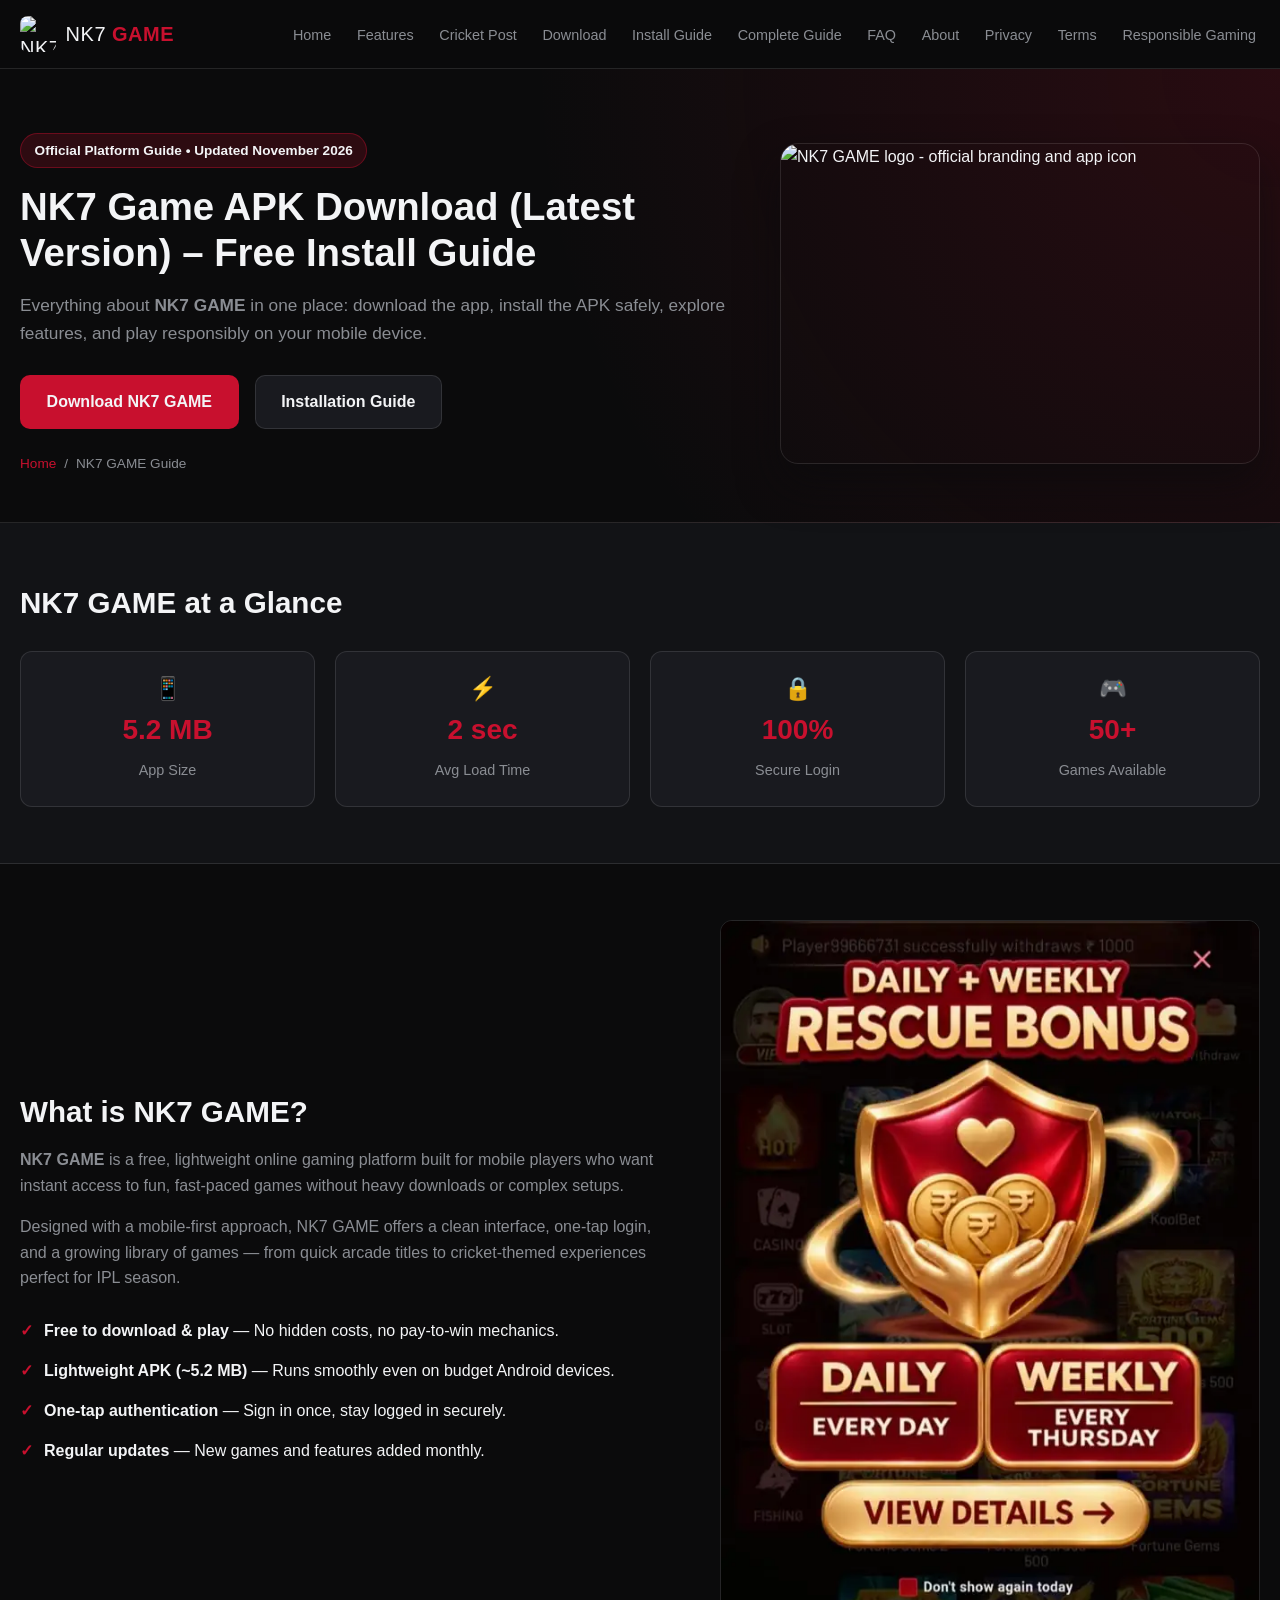
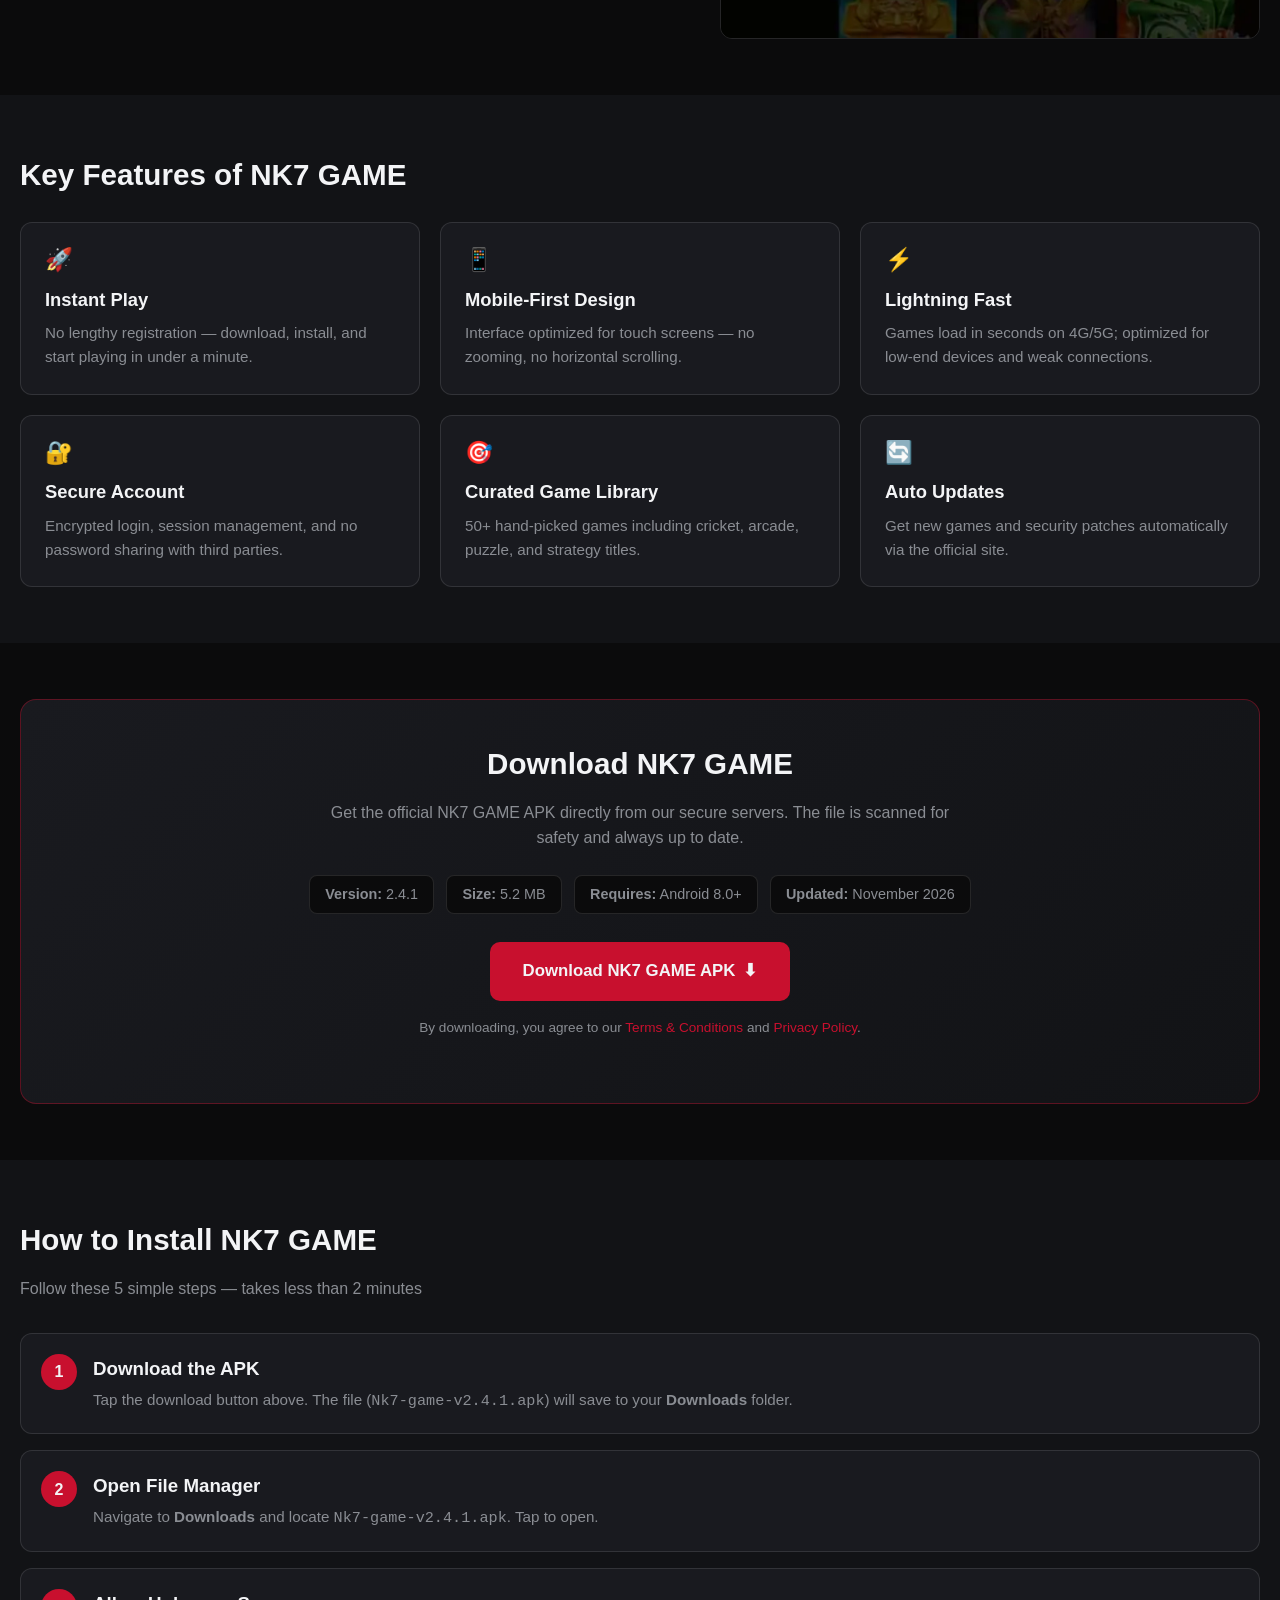
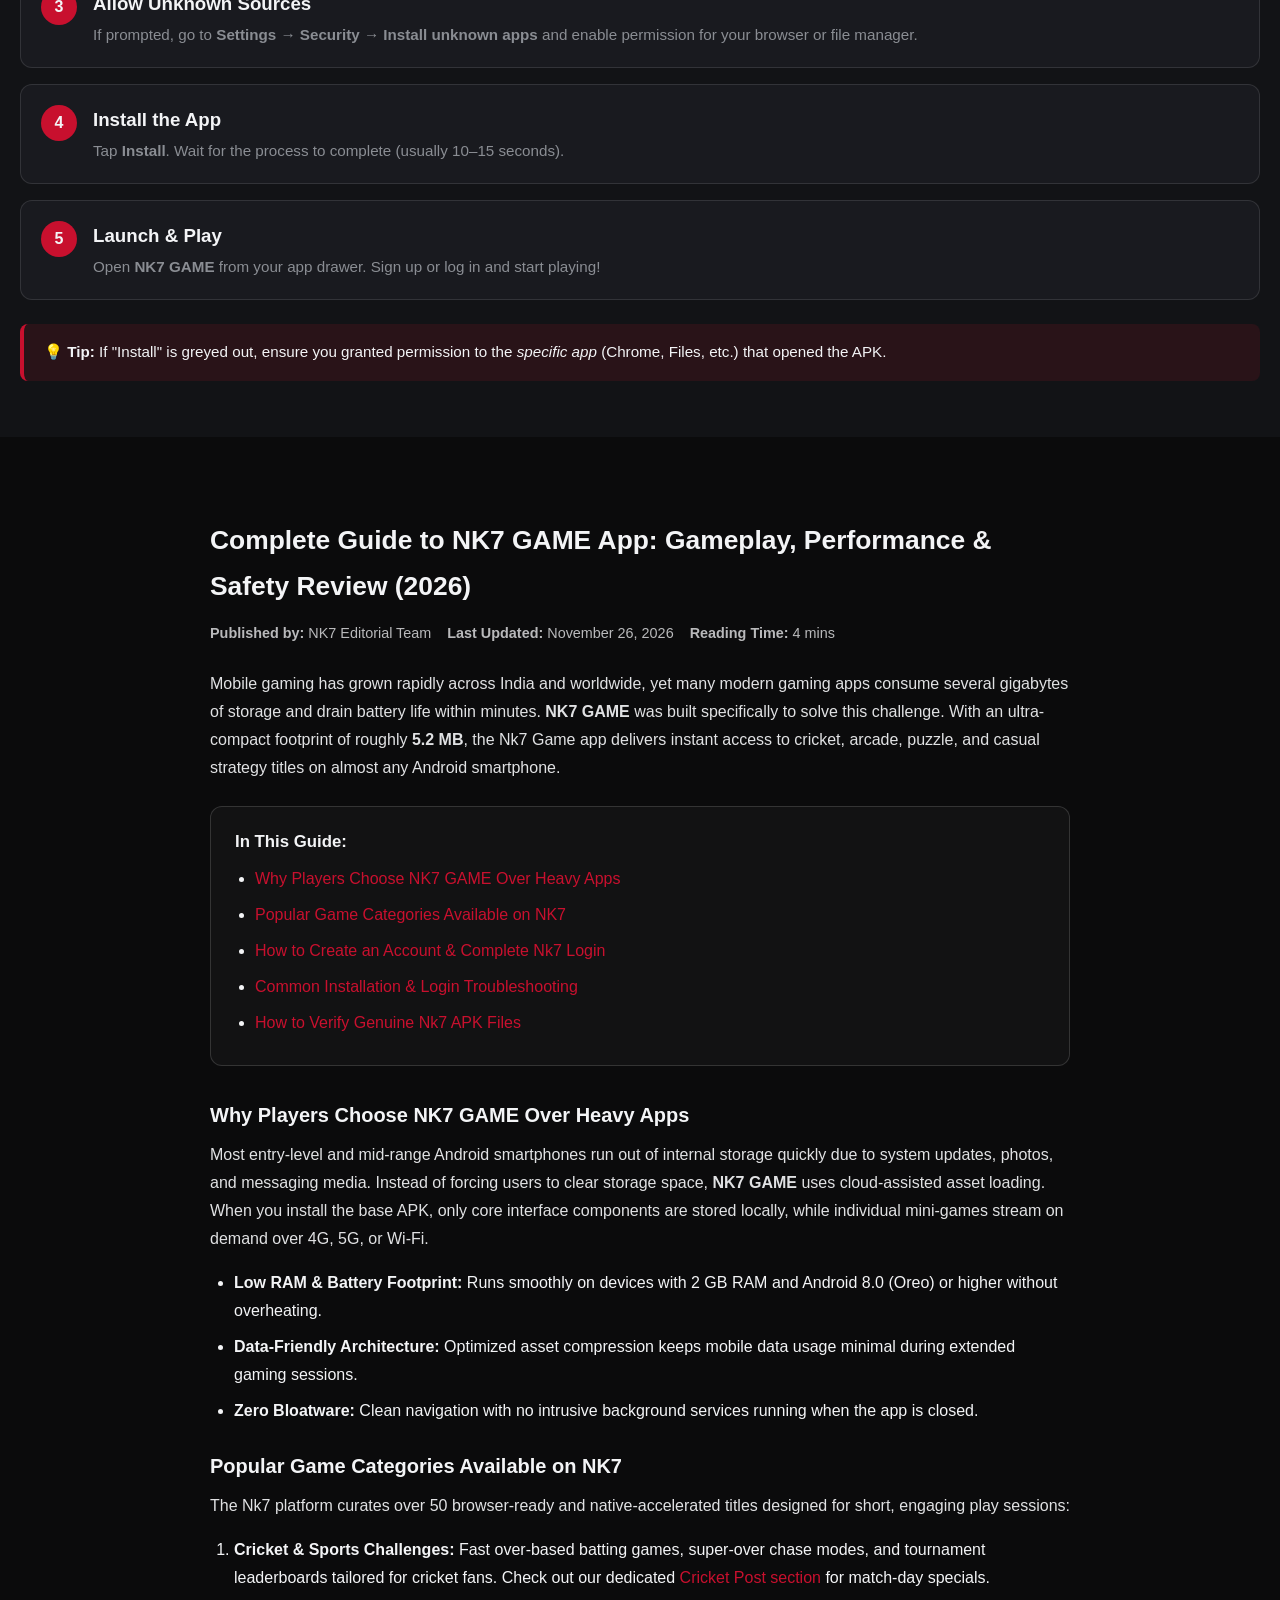
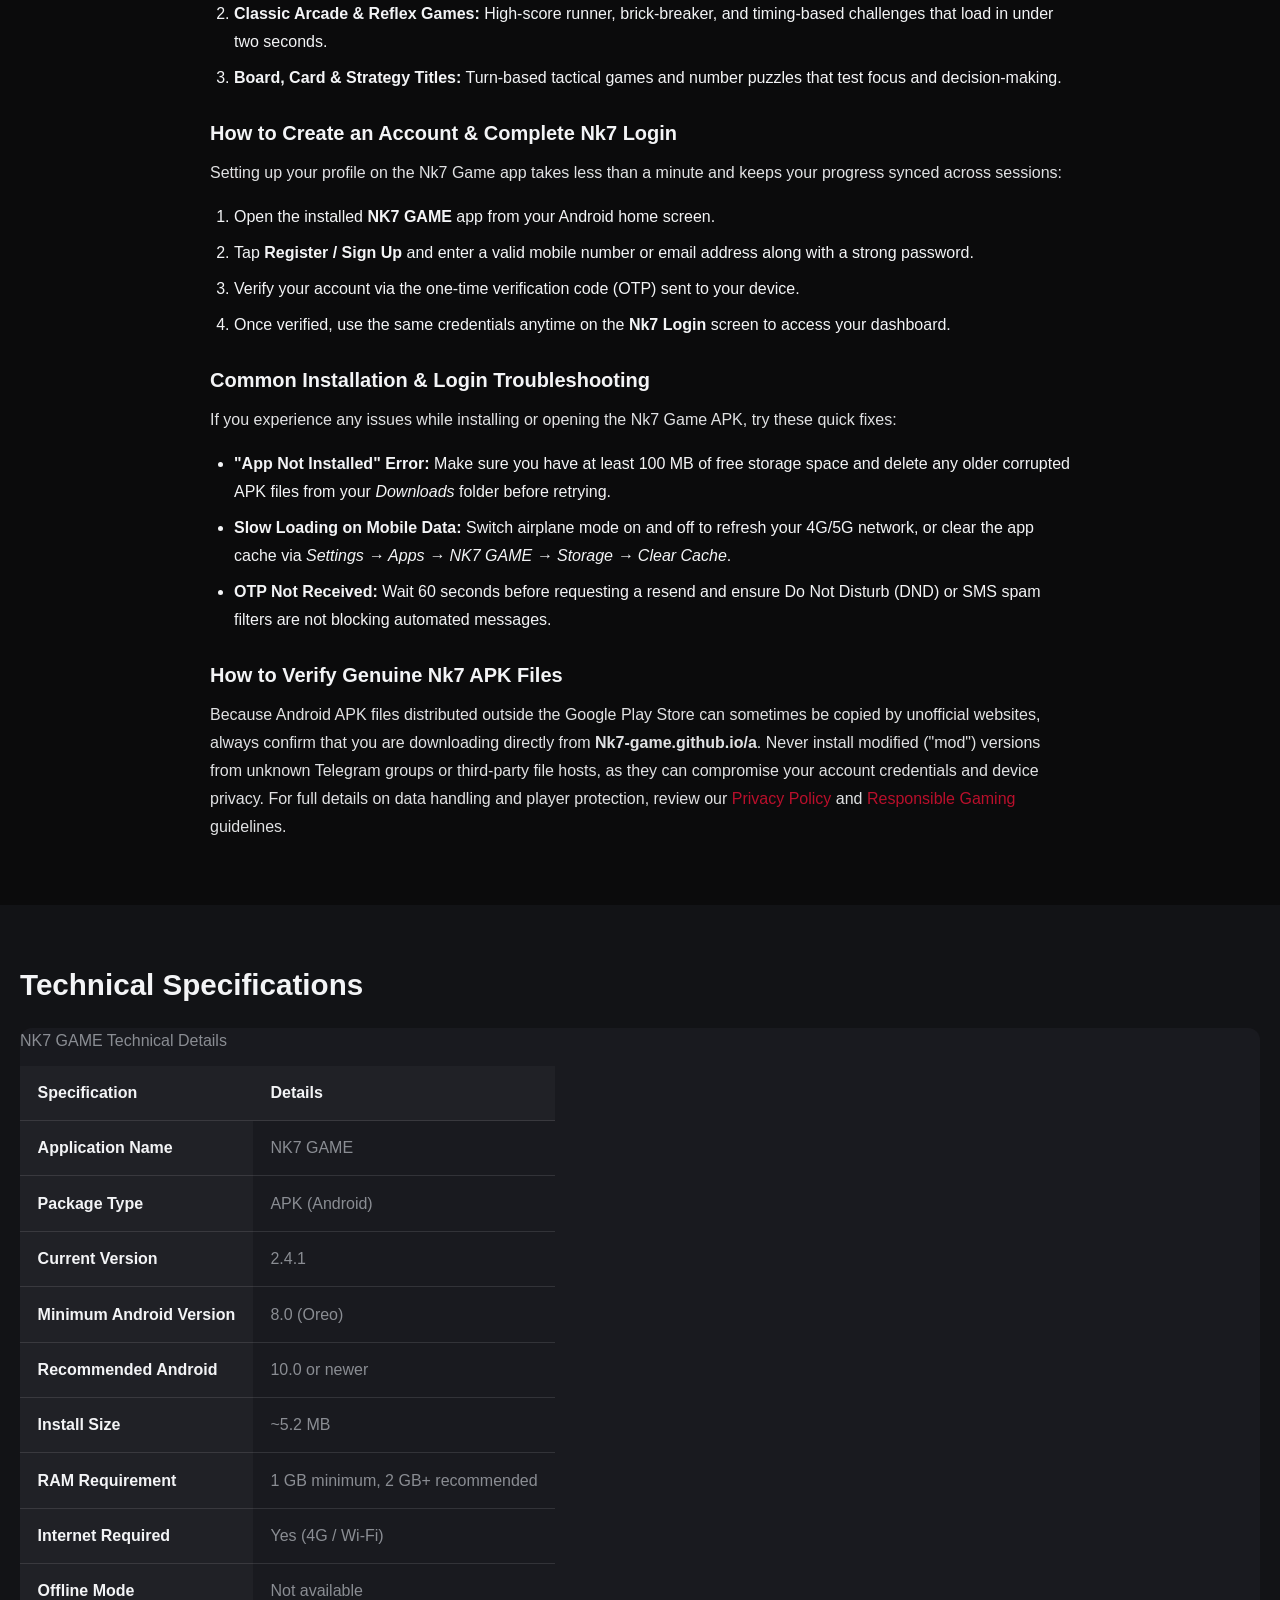
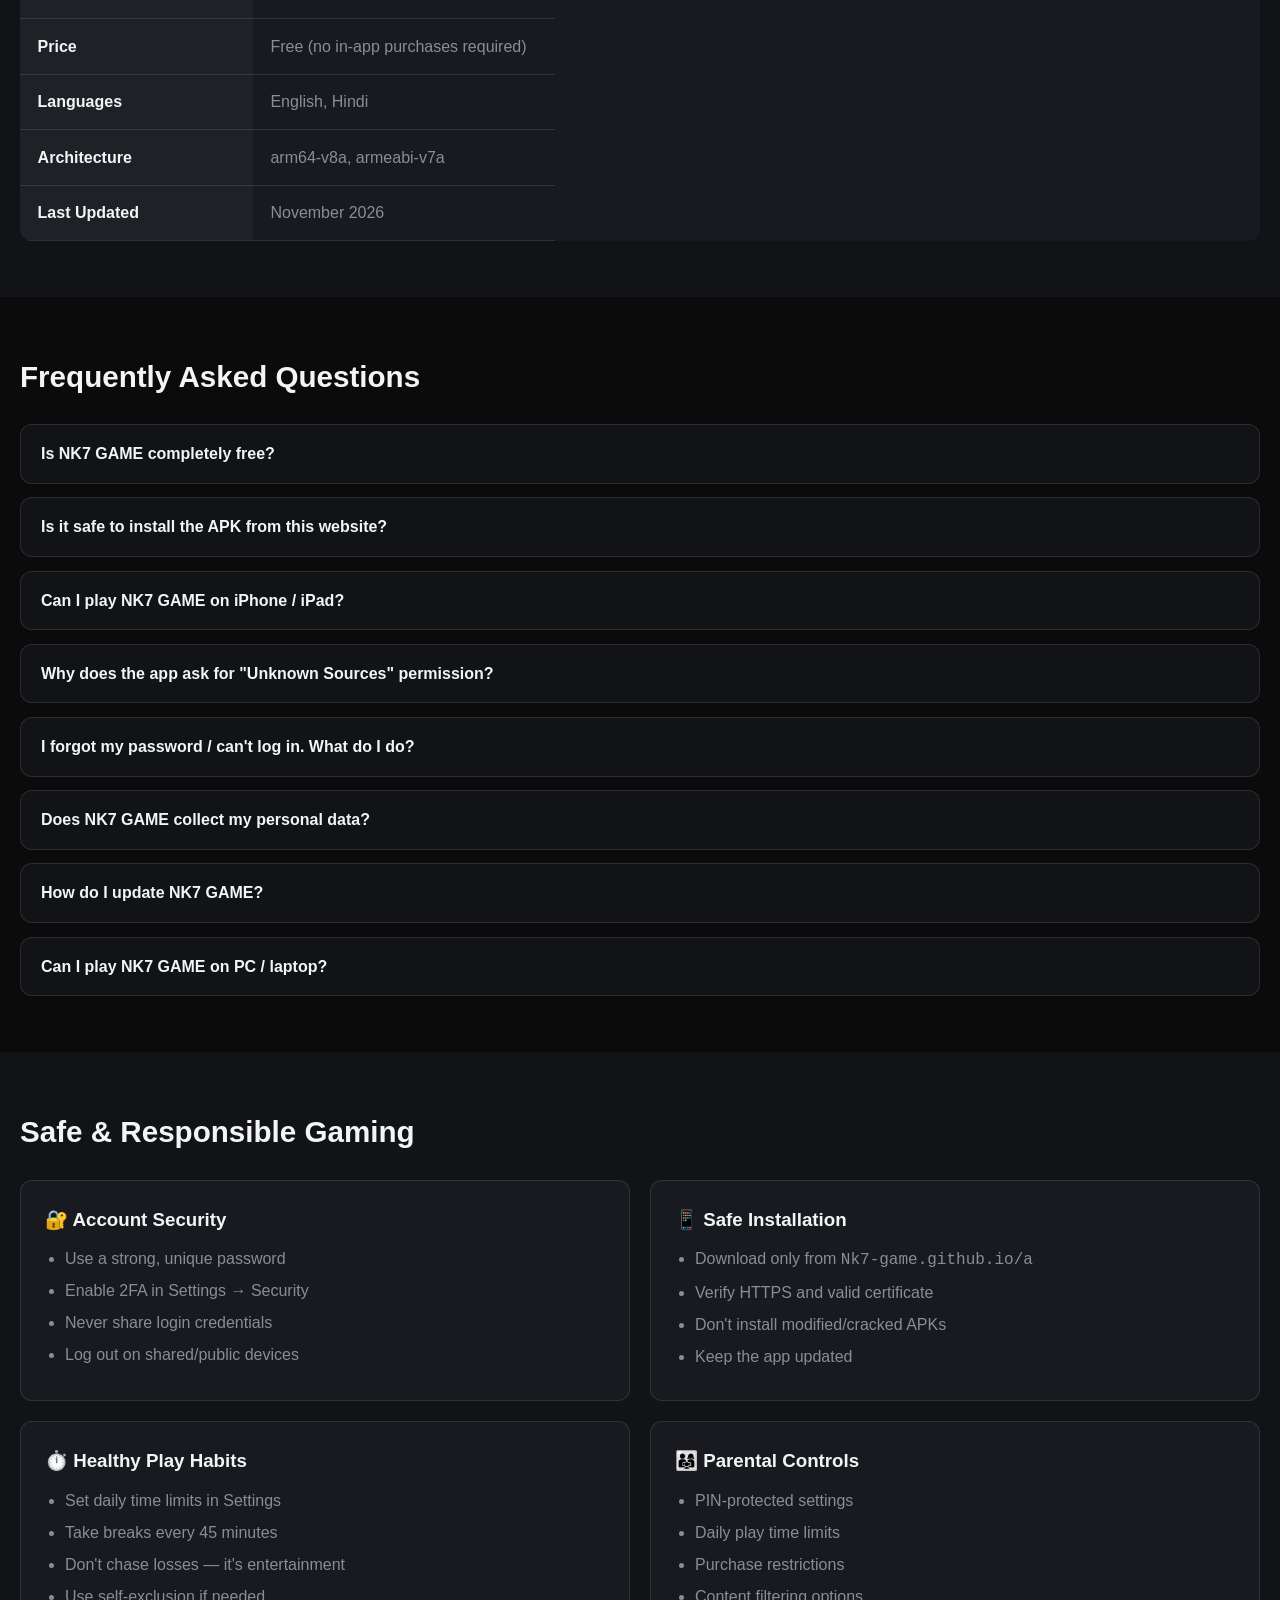
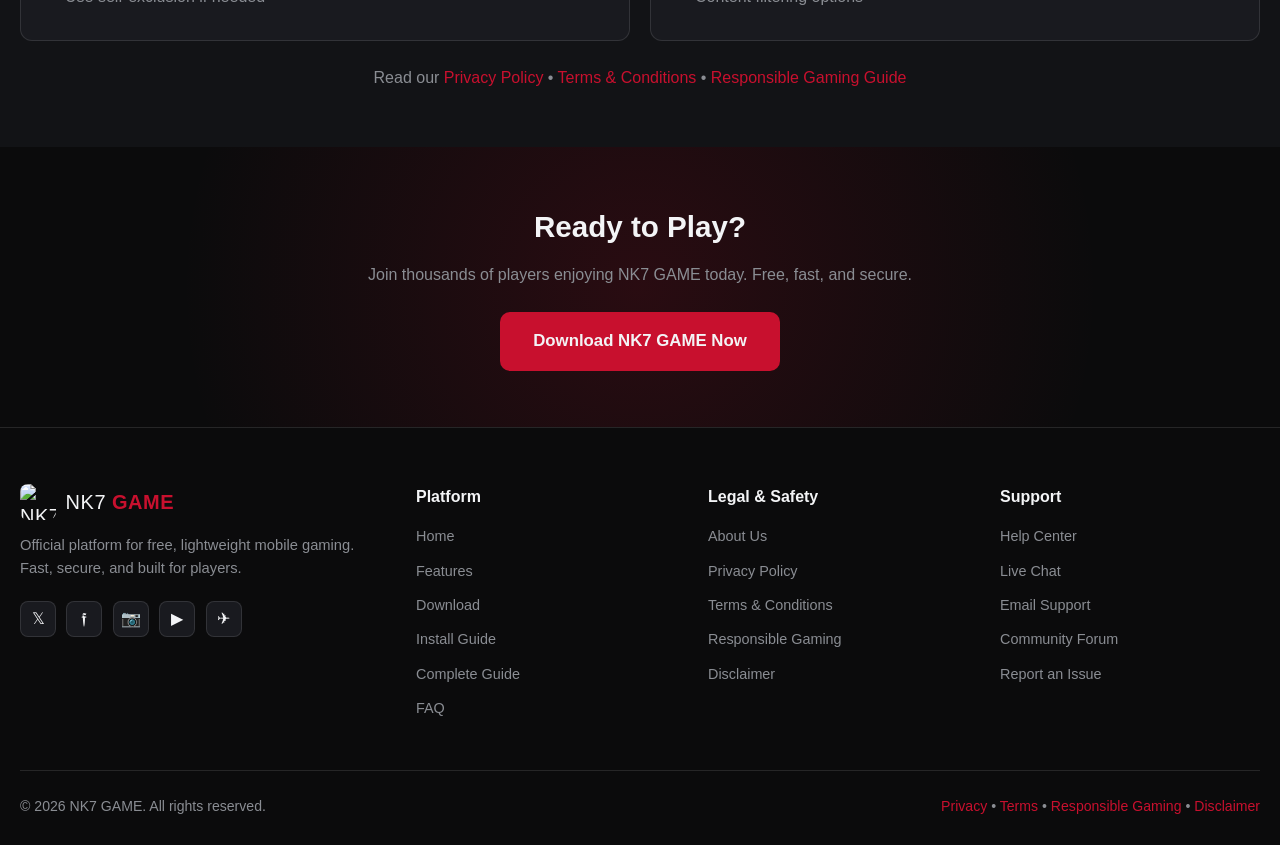
==== index.html @ d239b80e "Add files via upload" ====
<!DOCTYPE html>
<html lang="en">
<head>
<meta charset="UTF-8">
<meta name="viewport" content="width=device-width, initial-scale=1.0">
<meta http-equiv="X-UA-Compatible" content="IE=edge">

<!-- Primary SEO Meta Tags -->
<title>NK7 Game APK Download (Latest Version 2026) – Official Free Install Guide</title>
<meta name="description" content="Download NK7 GAME APK (v2.4.1) — the free, lightweight mobile gaming app for Android 8.0+. Read the complete guide on features, safe installation, gameplay modes, and troubleshooting.">
<meta name="keywords" content="nk7, nk7 game, nk7 game apk, nk7 download, nk7 app, free mobile games, cricket games, arcade games, nk7 login">
<meta name="author" content="NK7 Official">
<meta name="theme-color" content="#0b0b0c">
<meta name="robots" content="index, follow, max-snippet:-1, max-image-preview:large, max-video-preview:-1">
<meta name="googlebot" content="index, follow, max-snippet:-1, max-image-preview:large">
<meta name="bingbot" content="index, follow">
<meta name="revisit-after" content="1 days">
<meta name="rating" content="general">
<meta name="language" content="English">
<meta name="coverage" content="Worldwide">
<meta name="distribution" content="Global">

<!-- Canonical URL -->
<link rel="canonical" href="https://nk7-site.github.io/a/">

<!-- Site Icon / Favicon & Touch Icons -->
<link rel="icon" href="favicon.ico" sizes="any">
<link rel="icon" type="image/webp" href="Nk7-logo.webp" sizes="32x32">
<link rel="icon" type="image/webp" href="Nk7-logo.webp" sizes="192x192">
<link rel="shortcut icon" href="Nk7-logo.webp" type="image/webp">
<link rel="apple-touch-icon" sizes="180x180" href="Nk7-logo.webp">
<link rel="manifest" href="manifest.json">

<!-- Open Graph / Social Media -->
<meta property="og:type" content="article">
<meta property="og:url" content="https://nk7-site.github.io/a/">
<meta property="og:title" content="NK7 GAME – Official Download, Features & Complete Guide (2026)">
<meta property="og:description" content="Download NK7 GAME app, install APK safely, explore 50+ cricket and arcade games, and play responsibly. Complete official guide.">
<meta property="og:image" content="https://nk7-site.github.io/a/Nk7-logo.webp">
<meta property="og:image:width" content="1200">
<meta property="og:image:height" content="630">
<meta property="og:site_name" content="NK7 GAME">
<meta property="og:locale" content="en_US">

<!-- Twitter Card -->
<meta name="twitter:card" content="summary_large_image">
<meta name="twitter:site" content="@nk7game">
<meta name="twitter:url" content="https://nk7-site.github.io/a/">
<meta name="twitter:title" content="NK7 GAME – Official Download, Features & Complete Guide">
<meta name="twitter:description" content="Download NK7 GAME app, install APK safely, explore features and play responsibly.">
<meta name="twitter:image" content="https://nk7-site.github.io/a/Nk7-logo.webp">
<meta name="google-site-verification" content="ZnXlmwwipOGv0z8ppoP6RSLUHycZhqRg2V5y8UsCANY" />

<!-- Performance Hints -->
<link rel="preconnect" href="https://fonts.googleapis.com">
<link rel="preconnect" href="https://fonts.gstatic.com" crossorigin>
<link rel="preload" as="image" href="Nk7-logo.webp" fetchpriority="high">
<link rel="preload" as="style" href="style.css">
<link rel="preload" as="script" href="main.js">

<!-- Structured Data: WebSite -->
<script type="application/ld+json">
{
  "@context": "https://schema.org",
  "@type": "WebSite",
  "name": "NK7 GAME",
  "alternateName": ["NK7", "NK7 GAME", "NK7.COM"],
  "url": "https://nk7-site.github.io/a/",
  "potentialAction": {
    "@type": "SearchAction",
    "target": "https://nk7-site.github.io/a/search?q={search_term_string}",
    "query-input": "required name=search_term_string"
  }
}
</script>

<!-- Structured Data: Organization -->
<script type="application/ld+json">
{
  "@context": "https://schema.org",
  "@type": "Organization",
  "name": "NK7 GAME",
  "url": "https://nk7-site.github.io/a/",
  "logo": "https://nk7-site.github.io/a/Nk7-logo.webp",
  "description": "NK7 GAME official platform: free mobile gaming app with fast, secure gameplay.",
  "sameAs": [],
  "contactPoint": {
    "@type": "ContactPoint",
    "telephone": "+91-XXXXXXXXXX",
    "contactType": "customer service",
    "availableLanguage": ["English", "Hindi"]
  }
}
</script>

<!-- Structured Data: SoftwareApplication -->
<script type="application/ld+json">
{
  "@context": "https://schema.org",
  "@type": "SoftwareApplication",
  "name": "NK7 GAME",
  "operatingSystem": "Android 8.0+",
  "applicationCategory": "GameApplication",
  "softwareVersion": "2.4.1",
  "fileSize": "5.2MB",
  "offers": {
    "@type": "Offer",
    "price": "0",
    "priceCurrency": "INR"
  }
}
</script>

<!-- Structured Data: Article -->
<script type="application/ld+json">
{
  "@context": "https://schema.org",
  "@type": "Article",
  "headline": "NK7 GAME – Official Download, Features & Complete Gaming Guide",
  "description": "Complete guide to NK7 GAME: download, APK installation, features, login, safety and responsible gaming.",
  "mainEntityOfPage": { "@type": "WebPage", "@id": "https://nk7-site.github.io/a/" },
  "datePublished": "2026-11-21T00:00:00+00:00",
  "dateModified": "2026-11-26T00:00:00+00:00",
  "author": { "@type": "Organization", "name": "NK7 Official" },
  "publisher": {
    "@type": "Organization",
    "name": "NK7 GAME",
    "logo": { "@type": "ImageObject", "url": "https://nk7-site.github.io/a/Nk7-logo.webp" }
  },
  "inLanguage": "en",
  "keywords": "NK7 GAME, NK7 GAME download, NK7 GAME app, NK7 GAME APK, NK7 GAME login"
}
</script>

<!-- Structured Data: HowTo for Installation -->
<script type="application/ld+json">
{
  "@context": "https://schema.org",
  "@type": "HowTo",
  "name": "How to Download and Install NK7 GAME",
  "description": "Step-by-step guide to download and install the NK7 GAME app on Android.",
  "totalTime": "PT5M",
  "estimatedCost": "Free",
  "supply": [
    { "@type": "HowToSupply", "name": "Android Device (8.0+)" },
    { "@type": "HowToSupply", "name": "Internet Connection" }
  ],
  "tool": [
    { "@type": "HowToTool", "name": "Web Browser" }
  ],
  "step": [
    { "@type": "HowToStep", "position": 1, "name": "Open Official NK7 GAME Page", "text": "Visit the official NK7 GAME website and locate the download section.", "url": "https://nk7-site.github.io/a/#download", "image": "https://nk7-site.github.io/a/Nk7-logo.webp" },
    { "@type": "HowToStep", "position": 2, "name": "Download APK File", "text": "Tap the download button to save the NK7 GAME APK (~5.2 MB) to your device.", "url": "https://nk7-site.github.io/a/#download", "image": "https://nk7-site.github.io/a/Nk7-logo.webp" },
    { "@type": "HowToStep", "position": 3, "name": "Enable Unknown Sources", "text": "Go to Settings > Security > Install unknown apps, and allow your browser or file manager.", "url": "https://nk7-site.github.io/a/#install", "image": "https://nk7-site.github.io/a/das.webp" },
    { "@type": "HowToStep", "position": 4, "name": "Install the App", "text": "Open the APK file from Downloads and press Install.", "url": "https://nk7-site.github.io/a/#install", "image": "https://nk7-site.github.io/a/das.webp" },
    { "@type": "HowToStep", "position": 5, "name": "Launch and Log In", "text": "Open NK7 GAME, create an account or sign in, and start playing.", "url": "https://nk7-site.github.io/a/#features", "image": "https://nk7-site.github.io/a/Nk7-logo.webp" }
  ]
}
</script>

<!-- Structured Data: FAQPage -->
<script type="application/ld+json">
{
  "@context": "https://schema.org",
  "@type": "FAQPage",
  "mainEntity": [
    { "@type": "Question", "name": "What is NK7 GAME?", "acceptedAnswer": { "@type": "Answer", "text": "NK7 GAME is a free online gaming platform for Android, offering fast, lightweight games with a mobile-first interface and secure login." } },
    { "@type": "Question", "name": "Is NK7 GAME free to download?", "acceptedAnswer": { "@type": "Answer", "text": "Yes, the NK7 GAME APK is completely free to download from the official website. Never pay for the installer." } },
    { "@type": "Question", "name": "Is it safe to install the NK7 GAME APK?", "acceptedAnswer": { "@type": "Answer", "text": "Only install the APK from the official NK7 website (nk7-game.github.io/a). Third-party mirrors may carry modified or harmful files." } },
    { "@type": "Question", "name": "Which devices support NK7 GAME?", "acceptedAnswer": { "@type": "Answer", "text": "NK7 GAME runs on Android phones and tablets with Android 8.0 (Oreo) or newer, and works in any modern mobile browser." } },
    { "@type": "Question", "name": "How do I fix NK7 GAME login problems?", "acceptedAnswer": { "@type": "Answer", "text": "Check internet connection, reset password via the login screen, update the app, clear app cache, or contact in-app support." } },
    { "@type": "Question", "name": "Does NK7 GAME work on iOS?", "acceptedAnswer": { "@type": "Answer", "text": "Currently NK7 GAME is available for Android only. iOS users can access the web version through a mobile browser." } }
  ]
}
</script>

<!-- Structured Data: BreadcrumbList -->
<script type="application/ld+json">
{
  "@context": "https://schema.org",
  "@type": "BreadcrumbList",
  "itemListElement": [
    { "@type": "ListItem", "position": 1, "name": "Home", "item": "https://nk7-site.github.io/a/" }
  ]
}
</script>

<!-- Stylesheet -->
<link rel="stylesheet" href="style.css">

<!-- Mobile Image Fit, Smaller Emojis & SEO Article Styling -->
<style>
  html, body {
    max-width: 100% !important;
    overflow-x: clip !important;
  }

  .about-figure,
  .about-figure picture,
  .about-figure img,
  .hero-figure,
  .hero-figure picture,
  .hero-figure img {
    width: 100% !important;
    max-width: 100% !important;
    height: auto !important;
    margin-left: 0 !important;
    margin-right: 0 !important;
    box-sizing: border-box !important;
  }

  .about-grid,
  .container {
    max-width: 100% !important;
    box-sizing: border-box !important;
  }

  .stat-icon,
  .feature-icon {
    font-size: 1.4rem !important;
    line-height: 1.2 !important;
  }

  .specs-table {
    width: 100%;
    max-width: 100%;
    display: block;
    overflow-x: auto;
  }

  /* SEO Article Section Styling */
  .seo-article-section {
    padding: 3rem 0;
  }
  .seo-article-wrapper {
    max-width: 860px;
    margin: 0 auto;
    line-height: 1.75;
  }
  .seo-article-wrapper h2 {
    margin-top: 2rem;
    margin-bottom: 0.75rem;
    font-size: 1.65rem;
  }
  .seo-article-wrapper h3 {
    margin-top: 1.5rem;
    margin-bottom: 0.5rem;
    font-size: 1.25rem;
  }
  .seo-article-wrapper p {
    margin-bottom: 1rem;
    opacity: 0.92;
  }
  .seo-article-wrapper ul,
  .seo-article-wrapper ol {
    margin: 0.75rem 0 1.25rem 1.5rem;
  }
  .seo-article-wrapper li {
    margin-bottom: 0.5rem;
  }
  .article-meta {
    font-size: 0.9rem;
    opacity: 0.75;
    margin-bottom: 1.5rem;
    display: flex;
    flex-wrap: wrap;
    gap: 1rem;
  }
  .toc-box {
    border: 1px solid rgba(255, 255, 255, 0.14);
    border-radius: 12px;
    padding: 1.25rem 1.5rem;
    margin: 1.5rem 0 2rem;
    background: rgba(255, 255, 255, 0.03);
  }
  .toc-box strong {
    display: block;
    margin-bottom: 0.5rem;
    font-size: 1.05rem;
  }
  .toc-box ul {
    margin: 0 0 0 1.25rem;
  }
</style>
</head>
<body>

<!-- Skip Link for Accessibility -->
<a class="skip-link" href="#main-content">Skip to main content</a>

<!-- Header -->
<header class="site-header" role="banner">
<nav class="nav container" aria-label="Main navigation">
<a class="brand" href="./" aria-label="NK7 GAME Home">
<img src="Nk7-logo.webp" alt="NK7 GAME logo" width="36" height="36" aria-hidden="true">
<span>NK7 <b>GAME</b></span>
</a>
<button class="nav-toggle" id="navToggle" aria-label="Open menu" aria-expanded="false" aria-controls="navLinks">
<span class="hamburger" aria-hidden="true"></span>
</button>
<ul class="nav-links" id="navLinks" role="menubar">
<li role="none"><a href="./" role="menuitem">Home</a></li>
<li role="none"><a href="#features" role="menuitem">Features</a></li>
<li role="none"><a href="cricket-post.html" role="menuitem">Cricket Post</a></li>
      <li role="none"><a href=" https://nk7bb.com?inviteCode=HEMZ26N&from=app" target="_blank" rel="noopener noreferrer" role="menuitem">Download</a></li>
<li role="none"><a href="#install" role="menuitem">Install Guide</a></li>
<li role="none"><a href="#complete-guide" role="menuitem">Complete Guide</a></li>
<li role="none"><a href="#faq" role="menuitem">FAQ</a></li>
<li role="none"><a href="about.html" role="menuitem">About</a></li>
<li role="none"><a href="privacy-policy.html" role="menuitem">Privacy</a></li>
<li role="none"><a href="terms-conditions.html" role="menuitem">Terms</a></li>
<li role="none"><a href="responsible-gaming.html" role="menuitem">Responsible Gaming</a></li>
</ul>
</nav>
</header>

<!-- Main Content -->
<main id="main-content" role="main">

<!-- Hero Section -->
<section class="hero" aria-labelledby="hero-title">
<div class="container">
<div class="hero-content">
<p class="eyebrow">Official Platform Guide • Updated November 2026</p>
<h1 id="hero-title">NK7 Game APK Download (Latest Version) – Free Install Guide</h1>
<p class="hero-lede">Everything about <strong>NK7 GAME</strong> in one place: download the app, install the APK safely, explore features, and play responsibly on your mobile device.</p>
<div class="hero-cta">
<a class="btn btn-primary" href=" https://nk7bb.com?inviteCode=HEMZ26N&from=app" target="_blank" rel="noopener noreferrer">Download NK7 GAME</a>
<a class="btn btn-secondary" href="#install">Installation Guide</a>
</div>
<nav class="breadcrumb" aria-label="Breadcrumb">
<ol>
<li><a href="./">Home</a></li>
<li aria-current="page">NK7 GAME Guide</li>
</ol>
</nav>
</div>
<!-- Hero Image with Nk7-logo -->
<figure class="hero-figure">
<picture>
<source srcset="Nk7-logo.webp" type="image/webp">
<img src="Nk7-logo.webp" alt="NK7 GAME logo - official branding and app icon" width="600" height="400" loading="eager" fetchpriority="high">
</picture>
<figcaption class="sr-only">NK7 GAME LOGO</figcaption>
</figure>
</div>
</section>

<!-- Quick Stats -->
<section class="stats-section" aria-labelledby="stats-title">
<div class="container">
<h2 id="stats-title" class="section-title">NK7 GAME at a Glance</h2>
<div class="stats-grid">
<div class="stat-card">
<div class="stat-icon" aria-hidden="true">📱</div>
<div class="stat-value">5.2 MB</div>
<div class="stat-label">App Size</div>
</div>
<div class="stat-card">
<div class="stat-icon" aria-hidden="true">⚡</div>
<div class="stat-value">2 sec</div>
<div class="stat-label">Avg Load Time</div>
</div>
<div class="stat-card">
<div class="stat-icon" aria-hidden="true">🔒</div>
<div class="stat-value">100%</div>
<div class="stat-label">Secure Login</div>
</div>
<div class="stat-card">
<div class="stat-icon" aria-hidden="true">🎮</div>
<div class="stat-value">50+</div>
<div class="stat-label">Games Available</div>
</div>
</div>
</div>
</section>

<!-- What is NK7 GAME -->
<section class="about-section" id="about" aria-labelledby="about-title">
<div class="container">
<div class="about-grid">
<div class="about-content">
<h2 id="about-title" class="section-title">What is NK7 GAME?</h2>
<p><strong>NK7 GAME</strong> is a free, lightweight online gaming platform built for mobile players who want instant access to fun, fast-paced games without heavy downloads or complex setups.</p>
<p>Designed with a mobile-first approach, NK7 GAME offers a clean interface, one-tap login, and a growing library of games — from quick arcade titles to cricket-themed experiences perfect for IPL season.</p>
<ul class="feature-list">
<li><strong>Free to download & play</strong> — No hidden costs, no pay-to-win mechanics.</li>
<li><strong>Lightweight APK (~5.2 MB)</strong> — Runs smoothly even on budget Android devices.</li>
<li><strong>One-tap authentication</strong> — Sign in once, stay logged in securely.</li>
<li><strong>Regular updates</strong> — New games and features added monthly.</li>
</ul>
</div>
<figure class="about-figure">
<picture>
<source srcset="das.webp" type="image/webp">
<img src="das.webp" alt="Illustration showing NK7 GAME app icons, mobile screens with game graphics, and a shield representing security" width="500" height="350" loading="lazy">
</picture>
<figcaption class="sr-only">NK7 GAME platform illustration showing mobile app interface, game variety icons, and security badge representing safe, lightweight gaming.</figcaption>
</figure>
</div>
</div>
</section>

<!-- Features Section -->
<section class="features-section" id="features" aria-labelledby="features-title">
<div class="container">
<h2 id="features-title" class="section-title">Key Features of NK7 GAME</h2>
<div class="features-grid">
<article class="feature-card">
<div class="feature-icon" aria-hidden="true">🚀</div>
<h3>Instant Play</h3>
<p>No lengthy registration — download, install, and start playing in under a minute.</p>
</article>
<article class="feature-card">
<div class="feature-icon" aria-hidden="true">📱</div>
<h3>Mobile-First Design</h3>
<p>Interface optimized for touch screens — no zooming, no horizontal scrolling.</p>
</article>
<article class="feature-card">
<div class="feature-icon" aria-hidden="true">⚡</div>
<h3>Lightning Fast</h3>
<p>Games load in seconds on 4G/5G; optimized for low-end devices and weak connections.</p>
</article>
<article class="feature-card">
<div class="feature-icon" aria-hidden="true">🔐</div>
<h3>Secure Account</h3>
<p>Encrypted login, session management, and no password sharing with third parties.</p>
</article>
<article class="feature-card">
<div class="feature-icon" aria-hidden="true">🎯</div>
<h3>Curated Game Library</h3>
<p>50+ hand-picked games including cricket, arcade, puzzle, and strategy titles.</p>
</article>
<article class="feature-card">
<div class="feature-icon" aria-hidden="true">🔄</div>
<h3>Auto Updates</h3>
<p>Get new games and security patches automatically via the official site.</p>
</article>
</div>
</div>
</section>

<!-- Download Section -->
<section class="download-section" id="download" aria-labelledby="download-title">
<div class="container">
<div class="download-card">
<div class="download-content">
<h2 id="download-title" class="section-title">Download NK7 GAME</h2>
<p>Get the official NK7 GAME APK directly from our secure servers. The file is scanned for safety and always up to date.</p>
<div class="download-meta">
<span class="meta-item"><strong>Version:</strong> 2.4.1</span>
<span class="meta-item"><strong>Size:</strong> 5.2 MB</span>
<span class="meta-item"><strong>Requires:</strong> Android 8.0+</span>
<span class="meta-item"><strong>Updated:</strong> November 2026</span>
</div>
<a class="btn btn-primary btn-lg" id="downloadBtn" href=" https://nk7bb.com?inviteCode=HEMZ26N&from=app" target="_blank" rel="noopener noreferrer">
<span class="btn-text">Download NK7 GAME APK</span>
<span class="btn-icon" aria-hidden="true">⬇</span>
</a>
<p class="download-note">By downloading, you agree to our <a href="terms-conditions.html">Terms & Conditions</a> and <a href="privacy-policy.html">Privacy Policy</a>.</p>
</div>
</div>
</div>
</section>

<!-- Installation Guide -->
<section class="install-section" id="install" aria-labelledby="install-title">
<div class="container">
<h2 id="install-title" class="section-title">How to Install NK7 GAME</h2>
<p class="section-subtitle">Follow these 5 simple steps — takes less than 2 minutes</p>

<ol class="steps-list">
<li class="step-item">
<div class="step-number">1</div>
<div class="step-content">
<h3>Download the APK</h3>
<p>Tap the download button above. The file (<code>Nk7-game-v2.4.1.apk</code>) will save to your <strong>Downloads</strong> folder.</p>
</div>
</li>
<li class="step-item">
<div class="step-number">2</div>
<div class="step-content">
<h3>Open File Manager</h3>
<p>Navigate to <strong>Downloads</strong> and locate <code>Nk7-game-v2.4.1.apk</code>. Tap to open.</p>
</div>
</li>
<li class="step-item">
<div class="step-number">3</div>
<div class="step-content">
<h3>Allow Unknown Sources</h3>
<p>If prompted, go to <strong>Settings → Security → Install unknown apps</strong> and enable permission for your browser or file manager.</p>
</div>
</li>
<li class="step-item">
<div class="step-number">4</div>
<div class="step-content">
<h3>Install the App</h3>
<p>Tap <strong>Install</strong>. Wait for the process to complete (usually 10–15 seconds).</p>
</div>
</li>
<li class="step-item">
<div class="step-number">5</div>
<div class="step-content">
<h3>Launch & Play</h3>
<p>Open <strong>NK7 GAME</strong> from your app drawer. Sign up or log in and start playing!</p>
</div>
</li>
</ol>

<div class="install-tip">
<strong>💡 Tip:</strong> If "Install" is greyed out, ensure you granted permission to the <em>specific app</em> (Chrome, Files, etc.) that opened the APK.
</div>
</div>
</section>

<!-- SEO-Friendly In-Depth Article Section -->
<article class="seo-article-section" id="complete-guide" aria-labelledby="article-main-title">
<div class="container">
<div class="seo-article-wrapper">
<header>
<h2 id="article-main-title" class="section-title">Complete Guide to NK7 GAME App: Gameplay, Performance & Safety Review (2026)</h2>
<div class="article-meta">
<span><strong>Published by:</strong> NK7 Editorial Team</span>
<span><strong>Last Updated:</strong> <time datetime="2026-11-26">November 26, 2026</time></span>
<span><strong>Reading Time:</strong> 4 mins</span>
</div>
</header>

<p>Mobile gaming has grown rapidly across India and worldwide, yet many modern gaming apps consume several gigabytes of storage and drain battery life within minutes. <strong>NK7 GAME</strong> was built specifically to solve this challenge. With an ultra-compact footprint of roughly <strong>5.2 MB</strong>, the Nk7 Game app delivers instant access to cricket, arcade, puzzle, and casual strategy titles on almost any Android smartphone.</p>

<nav class="toc-box" aria-label="Article Table of Contents">
<strong>In This Guide:</strong>
<ul>
<li><a href="#why-choose-Nk7">Why Players Choose NK7 GAME Over Heavy Apps</a></li>
<li><a href="#game-categories">Popular Game Categories Available on NK7</a></li>
<li><a href="#account-setup">How to Create an Account &amp; Complete Nk7 Login</a></li>
<li><a href="#troubleshooting">Common Installation &amp; Login Troubleshooting</a></li>
<li><a href="#security-verification">How to Verify Genuine Nk7 APK Files</a></li>
</ul>
</nav>

<h3 id="why-choose-Nk7">Why Players Choose NK7 GAME Over Heavy Apps</h3>
<p>Most entry-level and mid-range Android smartphones run out of internal storage quickly due to system updates, photos, and messaging media. Instead of forcing users to clear storage space, <strong>NK7 GAME</strong> uses cloud-assisted asset loading. When you install the base APK, only core interface components are stored locally, while individual mini-games stream on demand over 4G, 5G, or Wi-Fi.</p>
<ul>
<li><strong>Low RAM &amp; Battery Footprint:</strong> Runs smoothly on devices with 2 GB RAM and Android 8.0 (Oreo) or higher without overheating.</li>
<li><strong>Data-Friendly Architecture:</strong> Optimized asset compression keeps mobile data usage minimal during extended gaming sessions.</li>
<li><strong>Zero Bloatware:</strong> Clean navigation with no intrusive background services running when the app is closed.</li>
</ul>

<h3 id="game-categories">Popular Game Categories Available on NK7</h3>
<p>The Nk7 platform curates over 50 browser-ready and native-accelerated titles designed for short, engaging play sessions:</p>
<ol>
<li><strong>Cricket &amp; Sports Challenges:</strong> Fast over-based batting games, super-over chase modes, and tournament leaderboards tailored for cricket fans. Check out our dedicated <a href="cricket-post.html">Cricket Post section</a> for match-day specials.</li>
<li><strong>Classic Arcade &amp; Reflex Games:</strong> High-score runner, brick-breaker, and timing-based challenges that load in under two seconds.</li>
<li><strong>Board, Card &amp; Strategy Titles:</strong> Turn-based tactical games and number puzzles that test focus and decision-making.</li>
</ol>

<h3 id="account-setup">How to Create an Account &amp; Complete Nk7 Login</h3>
<p>Setting up your profile on the Nk7 Game app takes less than a minute and keeps your progress synced across sessions:</p>
<ol>
<li>Open the installed <strong>NK7 GAME</strong> app from your Android home screen.</li>
<li>Tap <strong>Register / Sign Up</strong> and enter a valid mobile number or email address along with a strong password.</li>
<li>Verify your account via the one-time verification code (OTP) sent to your device.</li>
<li>Once verified, use the same credentials anytime on the <strong>Nk7 Login</strong> screen to access your dashboard.</li>
</ol>

<h3 id="troubleshooting">Common Installation &amp; Login Troubleshooting</h3>
<p>If you experience any issues while installing or opening the Nk7 Game APK, try these quick fixes:</p>
<ul>
<li><strong>"App Not Installed" Error:</strong> Make sure you have at least 100 MB of free storage space and delete any older corrupted APK files from your <em>Downloads</em> folder before retrying.</li>
<li><strong>Slow Loading on Mobile Data:</strong> Switch airplane mode on and off to refresh your 4G/5G network, or clear the app cache via <em>Settings → Apps → NK7 GAME → Storage → Clear Cache</em>.</li>
<li><strong>OTP Not Received:</strong> Wait 60 seconds before requesting a resend and ensure Do Not Disturb (DND) or SMS spam filters are not blocking automated messages.</li>
</ul>

<h3 id="security-verification">How to Verify Genuine Nk7 APK Files</h3>
<p>Because Android APK files distributed outside the Google Play Store can sometimes be copied by unofficial websites, always confirm that you are downloading directly from <strong>Nk7-game.github.io/a</strong>. Never install modified ("mod") versions from unknown Telegram groups or third-party file hosts, as they can compromise your account credentials and device privacy. For full details on data handling and player protection, review our <a href="privacy-policy.html">Privacy Policy</a> and <a href="responsible-gaming.html">Responsible Gaming</a> guidelines.</p>
</div>
</div>
</article>

<!-- Specifications Table -->
<section class="specs-section" id="specs" aria-labelledby="specs-title">
<div class="container">
<h2 id="specs-title" class="section-title">Technical Specifications</h2>
<table class="specs-table">
<caption>NK7 GAME Technical Details</caption>
<thead>
<tr><th scope="col">Specification</th><th scope="col">Details</th></tr>
</thead>
<tbody>
<tr><th scope="row">Application Name</th><td>NK7 GAME</td></tr>
<tr><th scope="row">Package Type</th><td>APK (Android)</td></tr>
<tr><th scope="row">Current Version</th><td>2.4.1</td></tr>
<tr><th scope="row">Minimum Android Version</th><td>8.0 (Oreo)</td></tr>
<tr><th scope="row">Recommended Android</th><td>10.0 or newer</td></tr>
<tr><th scope="row">Install Size</th><td>~5.2 MB</td></tr>
<tr><th scope="row">RAM Requirement</th><td>1 GB minimum, 2 GB+ recommended</td></tr>
<tr><th scope="row">Internet Required</th><td>Yes (4G / Wi-Fi)</td></tr>
<tr><th scope="row">Offline Mode</th><td>Not available</td></tr>
<tr><th scope="row">Price</th><td>Free (no in-app purchases required)</td></tr>
<tr><th scope="row">Languages</th><td>English, Hindi</td></tr>
<tr><th scope="row">Architecture</th><td>arm64-v8a, armeabi-v7a</td></tr>
<tr><th scope="row">Last Updated</th><td>November 2026</td></tr>
</tbody>
</table>
</div>
</section>

<!-- FAQ Section -->
<section class="faq-section" id="faq" aria-labelledby="faq-title">
<div class="container">
<h2 id="faq-title" class="section-title">Frequently Asked Questions</h2>

<div class="faq-list">
<details class="faq-item">
<summary>Is NK7 GAME completely free?</summary>
<div class="faq-answer">
<p>Yes. The NK7 GAME APK is free to download and play. There are no mandatory in-app purchases. Some games may offer optional cosmetic items, but core gameplay is always free.</p>
</div>
</details>

<details class="faq-item">
<summary>Is it safe to install the APK from this website?</summary>
<div class="faq-answer">
<p>Absolutely — <strong>only if you download from Nk7-game.github.io/a</strong>. We scan every build before release. Third-party APK mirrors (APKPure, APKMirror, Telegram channels, etc.) may contain modified or malicious code. Always verify the URL is <code>https://Nk7-game.github.io/a</code> before downloading.</p>
</div>
</details>

<details class="faq-item">
<summary>Can I play NK7 GAME on iPhone / iPad?</summary>
<div class="faq-answer">
<p>Currently NK7 GAME is Android-only. iOS users can access the web version at <code>Nk7-game.github.io/a</code> through Safari or Chrome — no installation needed. An iOS app is on our roadmap.</p>
</div>
</details>

<details class="faq-item">
<summary>Why does the app ask for "Unknown Sources" permission?</summary>
<div class="faq-answer">
<p>Android requires this for any app installed outside the Play Store. Since NK7 GAME is distributed directly from our website (to keep it free and lightweight), you must allow installation from your browser or file manager <strong>one time only</strong>.</p>
</div>
</details>

<details class="faq-item">
<summary>I forgot my password / can't log in. What do I do?</summary>
<div class="faq-answer">
<p>On the login screen, tap <strong>"Forgot Password?"</strong> and enter your registered email. You'll receive a reset link. If you don't see the email, check spam/junk. Still stuck? Use the in-app live chat or email <code>support@Nk7.com</code>.</p>
</div>
</details>

<details class="faq-item">
<summary>Does NK7 GAME collect my personal data?</summary>
<div class="faq-answer">
<p>We collect only what's needed: account info (email/username), game progress, and basic technical logs for security. We <strong>never sell your data</strong>. Read our full <a href="privacy-policy.html">Privacy Policy</a> for details.</p>
</div>
</details>

<details class="faq-item">
<summary>How do I update NK7 GAME?</summary>
<div class="faq-answer">
<p>Visit <code>Nk7-game.github.io/a</code> and download the latest APK. Install it over the existing app — your data and login are preserved. The app also shows an in-app banner when a new version is available.</p>
</div>
</details>

<details class="faq-item">
<summary>Can I play NK7 GAME on PC / laptop?</summary>
<div class="faq-answer">
<p>Yes, via Android emulators like BlueStacks, LDPlayer, or Nox. Install the APK inside the emulator. For best performance, allocate at least 2 GB RAM and 2 CPU cores to the emulator.</p>
</div>
</details>
</div>
</div>
</section>

<!-- Safety & Responsible Gaming -->
<section class="safety-section" id="safety" aria-labelledby="safety-title">
<div class="container">
<h2 id="safety-title" class="section-title">Safe & Responsible Gaming</h2>
<div class="safety-grid">
<article class="safety-card">
<h3>🔐 Account Security</h3>
<ul>
<li>Use a strong, unique password</li>
<li>Enable 2FA in Settings → Security</li>
<li>Never share login credentials</li>
<li>Log out on shared/public devices</li>
</ul>
</article>
<article class="safety-card">
<h3>📱 Safe Installation</h3>
<ul>
<li>Download only from <code>Nk7-game.github.io/a</code></li>
<li>Verify HTTPS and valid certificate</li>
<li>Don't install modified/cracked APKs</li>
<li>Keep the app updated</li>
</ul>
</article>
<article class="safety-card">
<h3>⏱️ Healthy Play Habits</h3>
<ul>
<li>Set daily time limits in Settings</li>
<li>Take breaks every 45 minutes</li>
<li>Don't chase losses — it's entertainment</li>
<li>Use self-exclusion if needed</li>
</ul>
</article>
<article class="safety-card">
<h3>👨‍👩‍👧 Parental Controls</h3>
<ul>
<li>PIN-protected settings</li>
<li>Daily play time limits</li>
<li>Purchase restrictions</li>
<li>Content filtering options</li>
</ul>
</article>
</div>
<p class="safety-links">
Read our <a href="privacy-policy.html">Privacy Policy</a> • <a href="terms-conditions.html">Terms & Conditions</a> • <a href="responsible-gaming.html">Responsible Gaming Guide</a>
</p>
</div>
</section>

<!-- CTA Section -->
<section class="cta-section" aria-labelledby="cta-title">
<div class="container">
<h2 id="cta-title" class="section-title">Ready to Play?</h2>
<p>Join thousands of players enjoying NK7 GAME today. Free, fast, and secure.</p>
<a class="btn btn-primary btn-lg" href=" https://nk7bb.com?inviteCode=HEMZ26N&from=app" target="_blank" rel="noopener noreferrer">Download NK7 GAME Now</a>
</div>
</section>

</main>

<!-- Footer -->
<footer class="site-footer" role="contentinfo">
<div class="container">
<div class="footer-grid">
<div class="footer-brand">
<a href="./" class="brand" aria-label="NK7 GAME Home">
<img src="Nk7-logo.webp" alt="NK7 GAME logo" width="36" height="36" aria-hidden="true">
<span>NK7 <b>GAME</b></span>
</a>
<p>Official platform for free, lightweight mobile gaming. Fast, secure, and built for players.</p>
<div class="social-links">
<a href="#" aria-label="NK7 GAME on Twitter">𝕏</a>
<a href="#" aria-label="NK7 GAME on Facebook">𝖋</a>
<a href="#" aria-label="NK7 GAME on Instagram">📷</a>
<a href="#" aria-label="NK7 GAME on YouTube">▶</a>
<a href="#" aria-label="NK7 GAME on Telegram">✈</a>
</div>
</div>

<nav class="footer-nav" aria-label="Platform">
<h3>Platform</h3>
<ul>
<li><a href="./">Home</a></li>
<li><a href="#features">Features</a></li>
<li><a href="#download">Download</a></li>
<li><a href="#install">Install Guide</a></li>
<li><a href="#complete-guide">Complete Guide</a></li>
<li><a href="#faq">FAQ</a></li>
</ul>
</nav>

<nav class="footer-nav" aria-label="Legal & Safety">
<h3>Legal & Safety</h3>
<ul>
<li><a href="about.html">About Us</a></li>
<li><a href="privacy-policy.html">Privacy Policy</a></li>
<li><a href="terms-conditions.html">Terms & Conditions</a></li>
<li><a href="responsible-gaming.html">Responsible Gaming</a></li>
<li><a href="disclaimer.html">Disclaimer</a></li>
</ul>
</nav>

<nav class="footer-nav" aria-label="Support">
<h3>Support</h3>
<ul>
<li><a href="#">Help Center</a></li>
<li><a href="#">Live Chat</a></li>
<li><a href="mailto:support@Nk7.com">Email Support</a></li>
<li><a href="#">Community Forum</a></li>
<li><a href="#">Report an Issue</a></li>
</ul>
</nav>
</div>

<div class="footer-bottom">
<p class="copyright">&copy; <span id="year">2026</span> NK7 GAME. All rights reserved.</p>
<p class="footer-legal">
<a href="privacy-policy.html">Privacy</a> •
<a href="terms-conditions.html">Terms</a> •
<a href="responsible-gaming.html">Responsible Gaming</a> •
<a href="disclaimer.html">Disclaimer</a>
</p>
</div>
</div>
</footer>

<!-- Back to Top Button -->
<button class="to-top" id="toTop" aria-label="Back to top" hidden>↑</button>

<!-- JavaScript -->
<script src="main.js" defer></script>
</body>
</html>
---- style.css ----
/* ==========================================================================
   NK7 GAME — Complete Stylesheet (Desktop + Mobile)
   Palette: Jet Black (#0B0B0C) | Smoke Grey (#8A8D93) | Cherry Red (#C8102E)
   ========================================================================== */

:root {
  --bg: #0b0b0c;
  --surface: #121316;
  --surface-2: #191a1f;
  --border: rgba(255, 255, 255, 0.11);
  --text: #f3f4f6;
  --muted: #8a8d93;
  --primary: #c8102e;
  --primary-hover: #a80c25;
  --accent: #c8102e;
  --radius: 12px;
}

* {
  margin: 0;
  padding: 0;
  box-sizing: border-box;
}

html {
  scroll-behavior: smooth;
  font-size: 16px;
}

body {
  font-family: -apple-system, BlinkMacSystemFont, "Segoe UI", Roboto, Oxygen, Ubuntu, sans-serif;
  background-color: var(--bg);
  color: var(--text);
  line-height: 1.6;
  overflow-x: hidden;
}

a {
  color: var(--primary);
  text-decoration: none;
  transition: color 0.2s ease;
}

a:hover {
  color: var(--primary-hover);
}

img {
  max-width: 100%;
  height: auto;
  display: block;
}

.container {
  width: 100%;
  max-width: 1140px;
  margin: 0 auto;
  padding: 0 1.25rem;
}

.sr-only {
  position: absolute;
  width: 1px;
  height: 1px;
  padding: 0;
  margin: -1px;
  overflow: hidden;
  clip: rect(0, 0, 0, 0);
  border: 0;
}

.skip-link {
  position: absolute;
  top: -100px;
  left: 1rem;
  background: var(--primary);
  color: var(--text);
  padding: 0.5rem 1rem;
  border-radius: 6px;
  font-weight: 600;
  z-index: 1000;
}

.skip-link:focus {
  top: 1rem;
}

/* ---------- Header & Navigation ---------- */
.site-header {
  position: sticky;
  top: 0;
  z-index: 999;
  background: rgba(11, 11, 12, 0.92);
  backdrop-filter: blur(10px);
  border-bottom: 1px solid var(--border);
}

.nav {
  display: flex;
  align-items: center;
  justify-content: space-between;
  min-height: 68px;
  gap: 1rem;
}

.brand {
  display: flex;
  align-items: center;
  gap: 0.6rem;
  color: var(--text);
  font-size: 1.25rem;
  letter-spacing: 0.5px;
}

.brand img {
  border-radius: 8px;
}

.brand b {
  color: var(--primary);
}

.nav-links {
  display: flex;
  align-items: center;
  list-style: none;
  gap: 1.1rem;
  flex-wrap: wrap;
}

.nav-links a {
  color: var(--muted);
  font-size: 0.9rem;
  font-weight: 500;
  padding: 0.35rem 0.25rem;
}

.nav-links a:hover {
  color: var(--text);
}

.nav-toggle {
  display: none;
  background: var(--surface-2);
  border: 1px solid var(--border);
  border-radius: 8px;
  width: 42px;
  height: 42px;
  cursor: pointer;
  align-items: center;
  justify-content: center;
}

.hamburger,
.hamburger::before,
.hamburger::after {
  display: block;
  width: 20px;
  height: 2px;
  background: var(--text);
  position: relative;
  content: "";
  transition: all 0.2s ease;
}

.hamburger::before {
  top: -6px;
}

.hamburger::after {
  top: 4px;
}

/* ---------- Buttons ---------- */
.btn {
  display: inline-flex;
  align-items: center;
  justify-content: center;
  gap: 0.5rem;
  padding: 0.8rem 1.6rem;
  border-radius: 10px;
  font-weight: 600;
  font-size: 1rem;
  cursor: pointer;
  border: 1px solid transparent;
  transition: transform 0.15s ease, background 0.2s ease;
}

.btn:hover {
  transform: translateY(-2px);
}

.btn-primary {
  background: var(--primary);
  color: var(--text);
}

.btn-primary:hover {
  background: var(--primary-hover);
  color: var(--text);
}

.btn-secondary {
  background: var(--surface-2);
  color: var(--text);
  border-color: var(--border);
}

.btn-secondary:hover {
  background: #23252c;
  color: var(--text);
}

.btn-lg {
  padding: 0.95rem 2rem;
  font-size: 1.05rem;
}

/* ---------- Hero Section ---------- */
.hero {
  padding: 4rem 0 3rem;
  border-bottom: 1px solid var(--border);
  background: radial-gradient(circle at top right, rgba(200, 16, 46, 0.16), transparent 55%);
}

.hero .container {
  display: grid;
  grid-template-columns: 1.2fr 0.8fr;
  align-items: center;
  gap: 2.5rem;
}

.eyebrow {
  display: inline-block;
  font-size: 0.85rem;
  font-weight: 600;
  color: var(--text);
  background: rgba(200, 16, 46, 0.18);
  border: 1px solid rgba(200, 16, 46, 0.4);
  padding: 0.35rem 0.85rem;
  border-radius: 999px;
  margin-bottom: 1rem;
}

.hero h1 {
  font-size: 2.4rem;
  line-height: 1.2;
  margin-bottom: 1rem;
}

.hero-lede {
  font-size: 1.08rem;
  color: var(--muted);
  margin-bottom: 1.75rem;
}

.hero-cta {
  display: flex;
  flex-wrap: wrap;
  gap: 1rem;
  margin-bottom: 1.5rem;
}

.breadcrumb ol {
  display: flex;
  list-style: none;
  gap: 0.5rem;
  font-size: 0.85rem;
  color: var(--muted);
}

.breadcrumb li + li::before {
  content: "/";
  margin-right: 0.5rem;
}

.hero-figure img {
  border-radius: 18px;
  border: 1px solid var(--border);
  box-shadow: 0 20px 40px rgba(11, 11, 12, 0.65);
}

/* ---------- Common Sections ---------- */
section {
  padding: 3.5rem 0;
}

.section-title {
  font-size: 1.85rem;
  margin-bottom: 0.75rem;
  color: var(--text);
}

.section-subtitle {
  color: var(--muted);
  margin-bottom: 2rem;
}

/* ---------- Stats Grid ---------- */
.stats-section {
  background: var(--surface);
  border-bottom: 1px solid var(--border);
}

.stats-grid {
  display: grid;
  grid-template-columns: repeat(4, 1fr);
  gap: 1.25rem;
  margin-top: 1.5rem;
}

.stat-card {
  background: var(--surface-2);
  border: 1px solid var(--border);
  border-radius: var(--radius);
  padding: 1.5rem;
  text-align: center;
}

.stat-value {
  font-size: 1.75rem;
  font-weight: 700;
  color: var(--primary);
  margin: 0.35rem 0;
}

.stat-label {
  font-size: 0.9rem;
  color: var(--muted);
}

/* ---------- About Section ---------- */
.about-grid {
  display: grid;
  grid-template-columns: 1.1fr 0.9fr;
  align-items: center;
  gap: 2.5rem;
}

.about-content p {
  color: var(--muted);
  margin-bottom: 1rem;
}

.feature-list {
  list-style: none;
  margin-top: 1.25rem;
}

.feature-list li {
  padding: 0.45rem 0;
  padding-left: 1.5rem;
  position: relative;
}

.feature-list li::before {
  content: "✓";
  position: absolute;
  left: 0;
  color: var(--primary);
  font-weight: 700;
}

.about-figure img {
  border-radius: var(--radius);
  border: 1px solid var(--border);
}

/* ---------- Features Grid ---------- */
.features-section {
  background: var(--surface);
}

.features-grid {
  display: grid;
  grid-template-columns: repeat(3, 1fr);
  gap: 1.25rem;
  margin-top: 1.5rem;
}

.feature-card {
  background: var(--surface-2);
  border: 1px solid var(--border);
  border-radius: var(--radius);
  padding: 1.5rem;
}

.feature-card h3 {
  margin: 0.65rem 0 0.45rem;
  font-size: 1.15rem;
}

.feature-card p {
  color: var(--muted);
  font-size: 0.95rem;
}

/* ---------- Download Card ---------- */
.download-card {
  background: linear-gradient(135deg, var(--surface-2), var(--surface));
  border: 1px solid rgba(200, 16, 46, 0.4);
  border-radius: 16px;
  padding: 2.5rem;
  text-align: center;
}

.download-card p {
  color: var(--muted);
  max-width: 620px;
  margin: 0 auto 1.5rem;
}

.download-meta {
  display: flex;
  flex-wrap: wrap;
  justify-content: center;
  gap: 0.75rem;
  margin-bottom: 1.75rem;
}

.meta-item {
  background: var(--bg);
  border: 1px solid var(--border);
  color: var(--muted);
  padding: 0.45rem 0.95rem;
  border-radius: 8px;
  font-size: 0.9rem;
}

.download-note {
  margin-top: 1rem !important;
  font-size: 0.85rem;
}

/* ---------- Install Steps ---------- */
.install-section {
  background: var(--surface);
}

.steps-list {
  list-style: none;
  display: grid;
  gap: 1rem;
}

.step-item {
  display: flex;
  align-items: flex-start;
  gap: 1rem;
  background: var(--surface-2);
  border: 1px solid var(--border);
  border-radius: var(--radius);
  padding: 1.25rem;
}

.step-number {
  width: 36px;
  height: 36px;
  flex-shrink: 0;
  border-radius: 50%;
  background: var(--primary);
  color: var(--text);
  font-weight: 700;
  display: flex;
  align-items: center;
  justify-content: center;
}

.step-content h3 {
  margin-bottom: 0.25rem;
}

.step-content p {
  color: var(--muted);
  font-size: 0.95rem;
}

.install-tip {
  margin-top: 1.5rem;
  padding: 1rem 1.25rem;
  background: rgba(200, 16, 46, 0.12);
  border-left: 4px solid var(--primary);
  border-radius: 8px;
  font-size: 0.95rem;
}

/* ---------- Specs Table ---------- */
.specs-section {
  background: var(--surface);
}

.specs-table {
  width: 100%;
  border-collapse: collapse;
  margin-top: 1.25rem;
  background: var(--surface-2);
  border-radius: var(--radius);
  overflow: hidden;
}

.specs-table caption {
  text-align: left;
  color: var(--muted);
  margin-bottom: 0.75rem;
}

.specs-table th,
.specs-table td {
  padding: 0.9rem 1.1rem;
  text-align: left;
  border-bottom: 1px solid var(--border);
}

.specs-table th {
  color: var(--text);
  background: rgba(255, 255, 255, 0.03);
}

.specs-table td {
  color: var(--muted);
}

/* ---------- FAQ ---------- */
.faq-list {
  display: grid;
  gap: 0.85rem;
  margin-top: 1.5rem;
}

.faq-item {
  background: var(--surface);
  border: 1px solid var(--border);
  border-radius: var(--radius);
  padding: 1rem 1.25rem;
}

.faq-item summary {
  font-weight: 600;
  cursor: pointer;
  list-style: none;
}

.faq-item summary::-webkit-details-marker {
  display: none;
}

.faq-answer {
  margin-top: 0.75rem;
  color: var(--muted);
  font-size: 0.95rem;
}

/* ---------- Safety Grid ---------- */
.safety-section {
  background: var(--surface);
}

.safety-grid {
  display: grid;
  grid-template-columns: repeat(2, 1fr);
  gap: 1.25rem;
  margin-top: 1.5rem;
}

.safety-card {
  background: var(--surface-2);
  border: 1px solid var(--border);
  border-radius: var(--radius);
  padding: 1.5rem;
}

.safety-card h3 {
  margin-bottom: 0.75rem;
}

.safety-card ul {
  margin-left: 1.25rem;
  color: var(--muted);
}

.safety-card li {
  margin-bottom: 0.4rem;
}

.safety-links {
  margin-top: 1.5rem;
  text-align: center;
  color: var(--muted);
}

/* ---------- CTA Section ---------- */
.cta-section {
  text-align: center;
  background: radial-gradient(circle at center, rgba(200, 16, 46, 0.16), transparent 70%);
}

.cta-section p {
  color: var(--muted);
  margin-bottom: 1.5rem;
}

/* ---------- Footer ---------- */
.site-footer {
  background: var(--bg);
  border-top: 1px solid var(--border);
  padding: 3.5rem 0 2rem;
}

.footer-grid {
  display: grid;
  grid-template-columns: 1.4fr 1fr 1fr 1fr;
  gap: 2rem;
  margin-bottom: 2.5rem;
}

.footer-brand p {
  color: var(--muted);
  margin: 0.85rem 0 1.25rem;
  font-size: 0.92rem;
}

.social-links {
  display: flex;
  gap: 0.65rem;
}

.social-links a {
  width: 36px;
  height: 36px;
  border-radius: 8px;
  background: var(--surface-2);
  border: 1px solid var(--border);
  display: flex;
  align-items: center;
  justify-content: center;
  color: var(--text);
}

.footer-nav h3 {
  font-size: 1rem;
  margin-bottom: 0.85rem;
}

.footer-nav ul {
  list-style: none;
}

.footer-nav li {
  margin-bottom: 0.55rem;
}

.footer-nav a {
  color: var(--muted);
  font-size: 0.9rem;
}

.footer-nav a:hover {
  color: var(--primary);
}

.footer-bottom {
  border-top: 1px solid var(--border);
  padding-top: 1.5rem;
  display: flex;
  justify-content: space-between;
  flex-wrap: wrap;
  gap: 1rem;
  color: var(--muted);
  font-size: 0.88rem;
}

/* ---------- Back to Top Button ---------- */
.to-top {
  position: fixed;
  right: 1.25rem;
  bottom: 1.25rem;
  width: 44px;
  height: 44px;
  border-radius: 50%;
  background: var(--primary);
  color: var(--text);
  border: none;
  font-size: 1.2rem;
  font-weight: 700;
  cursor: pointer;
  box-shadow: 0 8px 20px rgba(11, 11, 12, 0.55);
  z-index: 990;
}

/* ==========================================================================
   Responsive Adjustments (Mobile & Tablet)
   ========================================================================== */
@media (max-width: 900px) {
  .hero .container,
  .about-grid {
    grid-template-columns: 1fr;
  }

  .features-grid {
    grid-template-columns: repeat(2, 1fr);
  }

  .footer-grid {
    grid-template-columns: 1fr 1fr;
  }
}

@media (max-width: 768px) {
  body {
    font-size: 0.95rem;
  }

  .nav-toggle {
    display: flex;
  }

  .nav-links {
    display: none;
    position: absolute;
    top: 68px;
    left: 0;
    right: 0;
    background: var(--surface);
    border-bottom: 1px solid var(--border);
    flex-direction: column;
    align-items: flex-start;
    padding: 1rem 1.25rem;
    gap: 0.5rem;
  }

  .nav-links.open {
    display: flex;
  }

  .hero {
    padding: 2.5rem 0;
  }

  .hero h1 {
    font-size: 1.8rem;
  }

  .stats-grid {
    grid-template-columns: repeat(2, 1fr);
  }

  .features-grid,
  .safety-grid,
  .footer-grid {
    grid-template-columns: 1fr;
  }

  .download-card {
    padding: 1.5rem;
  }

  .footer-bottom {
    flex-direction: column;
    text-align: center;
  }
}
---- style.css ----
/* ==========================================================================
   NK7 GAME — Complete Stylesheet (Desktop + Mobile)
   Palette: Jet Black (#0B0B0C) | Smoke Grey (#8A8D93) | Cherry Red (#C8102E)
   ========================================================================== */

:root {
  --bg: #0b0b0c;
  --surface: #121316;
  --surface-2: #191a1f;
  --border: rgba(255, 255, 255, 0.11);
  --text: #f3f4f6;
  --muted: #8a8d93;
  --primary: #c8102e;
  --primary-hover: #a80c25;
  --accent: #c8102e;
  --radius: 12px;
}

* {
  margin: 0;
  padding: 0;
  box-sizing: border-box;
}

html {
  scroll-behavior: smooth;
  font-size: 16px;
}

body {
  font-family: -apple-system, BlinkMacSystemFont, "Segoe UI", Roboto, Oxygen, Ubuntu, sans-serif;
  background-color: var(--bg);
  color: var(--text);
  line-height: 1.6;
  overflow-x: hidden;
}

a {
  color: var(--primary);
  text-decoration: none;
  transition: color 0.2s ease;
}

a:hover {
  color: var(--primary-hover);
}

img {
  max-width: 100%;
  height: auto;
  display: block;
}

.container {
  width: 100%;
  max-width: 1140px;
  margin: 0 auto;
  padding: 0 1.25rem;
}

.sr-only {
  position: absolute;
  width: 1px;
  height: 1px;
  padding: 0;
  margin: -1px;
  overflow: hidden;
  clip: rect(0, 0, 0, 0);
  border: 0;
}

.skip-link {
  position: absolute;
  top: -100px;
  left: 1rem;
  background: var(--primary);
  color: var(--text);
  padding: 0.5rem 1rem;
  border-radius: 6px;
  font-weight: 600;
  z-index: 1000;
}

.skip-link:focus {
  top: 1rem;
}

/* ---------- Header & Navigation ---------- */
.site-header {
  position: sticky;
  top: 0;
  z-index: 999;
  background: rgba(11, 11, 12, 0.92);
  backdrop-filter: blur(10px);
  border-bottom: 1px solid var(--border);
}

.nav {
  display: flex;
  align-items: center;
  justify-content: space-between;
  min-height: 68px;
  gap: 1rem;
}

.brand {
  display: flex;
  align-items: center;
  gap: 0.6rem;
  color: var(--text);
  font-size: 1.25rem;
  letter-spacing: 0.5px;
}

.brand img {
  border-radius: 8px;
}

.brand b {
  color: var(--primary);
}

.nav-links {
  display: flex;
  align-items: center;
  list-style: none;
  gap: 1.1rem;
  flex-wrap: wrap;
}

.nav-links a {
  color: var(--muted);
  font-size: 0.9rem;
  font-weight: 500;
  padding: 0.35rem 0.25rem;
}

.nav-links a:hover {
  color: var(--text);
}

.nav-toggle {
  display: none;
  background: var(--surface-2);
  border: 1px solid var(--border);
  border-radius: 8px;
  width: 42px;
  height: 42px;
  cursor: pointer;
  align-items: center;
  justify-content: center;
}

.hamburger,
.hamburger::before,
.hamburger::after {
  display: block;
  width: 20px;
  height: 2px;
  background: var(--text);
  position: relative;
  content: "";
  transition: all 0.2s ease;
}

.hamburger::before {
  top: -6px;
}

.hamburger::after {
  top: 4px;
}

/* ---------- Buttons ---------- */
.btn {
  display: inline-flex;
  align-items: center;
  justify-content: center;
  gap: 0.5rem;
  padding: 0.8rem 1.6rem;
  border-radius: 10px;
  font-weight: 600;
  font-size: 1rem;
  cursor: pointer;
  border: 1px solid transparent;
  transition: transform 0.15s ease, background 0.2s ease;
}

.btn:hover {
  transform: translateY(-2px);
}

.btn-primary {
  background: var(--primary);
  color: var(--text);
}

.btn-primary:hover {
  background: var(--primary-hover);
  color: var(--text);
}

.btn-secondary {
  background: var(--surface-2);
  color: var(--text);
  border-color: var(--border);
}

.btn-secondary:hover {
  background: #23252c;
  color: var(--text);
}

.btn-lg {
  padding: 0.95rem 2rem;
  font-size: 1.05rem;
}

/* ---------- Hero Section ---------- */
.hero {
  padding: 4rem 0 3rem;
  border-bottom: 1px solid var(--border);
  background: radial-gradient(circle at top right, rgba(200, 16, 46, 0.16), transparent 55%);
}

.hero .container {
  display: grid;
  grid-template-columns: 1.2fr 0.8fr;
  align-items: center;
  gap: 2.5rem;
}

.eyebrow {
  display: inline-block;
  font-size: 0.85rem;
  font-weight: 600;
  color: var(--text);
  background: rgba(200, 16, 46, 0.18);
  border: 1px solid rgba(200, 16, 46, 0.4);
  padding: 0.35rem 0.85rem;
  border-radius: 999px;
  margin-bottom: 1rem;
}

.hero h1 {
  font-size: 2.4rem;
  line-height: 1.2;
  margin-bottom: 1rem;
}

.hero-lede {
  font-size: 1.08rem;
  color: var(--muted);
  margin-bottom: 1.75rem;
}

.hero-cta {
  display: flex;
  flex-wrap: wrap;
  gap: 1rem;
  margin-bottom: 1.5rem;
}

.breadcrumb ol {
  display: flex;
  list-style: none;
  gap: 0.5rem;
  font-size: 0.85rem;
  color: var(--muted);
}

.breadcrumb li + li::before {
  content: "/";
  margin-right: 0.5rem;
}

.hero-figure img {
  border-radius: 18px;
  border: 1px solid var(--border);
  box-shadow: 0 20px 40px rgba(11, 11, 12, 0.65);
}

/* ---------- Common Sections ---------- */
section {
  padding: 3.5rem 0;
}

.section-title {
  font-size: 1.85rem;
  margin-bottom: 0.75rem;
  color: var(--text);
}

.section-subtitle {
  color: var(--muted);
  margin-bottom: 2rem;
}

/* ---------- Stats Grid ---------- */
.stats-section {
  background: var(--surface);
  border-bottom: 1px solid var(--border);
}

.stats-grid {
  display: grid;
  grid-template-columns: repeat(4, 1fr);
  gap: 1.25rem;
  margin-top: 1.5rem;
}

.stat-card {
  background: var(--surface-2);
  border: 1px solid var(--border);
  border-radius: var(--radius);
  padding: 1.5rem;
  text-align: center;
}

.stat-value {
  font-size: 1.75rem;
  font-weight: 700;
  color: var(--primary);
  margin: 0.35rem 0;
}

.stat-label {
  font-size: 0.9rem;
  color: var(--muted);
}

/* ---------- About Section ---------- */
.about-grid {
  display: grid;
  grid-template-columns: 1.1fr 0.9fr;
  align-items: center;
  gap: 2.5rem;
}

.about-content p {
  color: var(--muted);
  margin-bottom: 1rem;
}

.feature-list {
  list-style: none;
  margin-top: 1.25rem;
}

.feature-list li {
  padding: 0.45rem 0;
  padding-left: 1.5rem;
  position: relative;
}

.feature-list li::before {
  content: "✓";
  position: absolute;
  left: 0;
  color: var(--primary);
  font-weight: 700;
}

.about-figure img {
  border-radius: var(--radius);
  border: 1px solid var(--border);
}

/* ---------- Features Grid ---------- */
.features-section {
  background: var(--surface);
}

.features-grid {
  display: grid;
  grid-template-columns: repeat(3, 1fr);
  gap: 1.25rem;
  margin-top: 1.5rem;
}

.feature-card {
  background: var(--surface-2);
  border: 1px solid var(--border);
  border-radius: var(--radius);
  padding: 1.5rem;
}

.feature-card h3 {
  margin: 0.65rem 0 0.45rem;
  font-size: 1.15rem;
}

.feature-card p {
  color: var(--muted);
  font-size: 0.95rem;
}

/* ---------- Download Card ---------- */
.download-card {
  background: linear-gradient(135deg, var(--surface-2), var(--surface));
  border: 1px solid rgba(200, 16, 46, 0.4);
  border-radius: 16px;
  padding: 2.5rem;
  text-align: center;
}

.download-card p {
  color: var(--muted);
  max-width: 620px;
  margin: 0 auto 1.5rem;
}

.download-meta {
  display: flex;
  flex-wrap: wrap;
  justify-content: center;
  gap: 0.75rem;
  margin-bottom: 1.75rem;
}

.meta-item {
  background: var(--bg);
  border: 1px solid var(--border);
  color: var(--muted);
  padding: 0.45rem 0.95rem;
  border-radius: 8px;
  font-size: 0.9rem;
}

.download-note {
  margin-top: 1rem !important;
  font-size: 0.85rem;
}

/* ---------- Install Steps ---------- */
.install-section {
  background: var(--surface);
}

.steps-list {
  list-style: none;
  display: grid;
  gap: 1rem;
}

.step-item {
  display: flex;
  align-items: flex-start;
  gap: 1rem;
  background: var(--surface-2);
  border: 1px solid var(--border);
  border-radius: var(--radius);
  padding: 1.25rem;
}

.step-number {
  width: 36px;
  height: 36px;
  flex-shrink: 0;
  border-radius: 50%;
  background: var(--primary);
  color: var(--text);
  font-weight: 700;
  display: flex;
  align-items: center;
  justify-content: center;
}

.step-content h3 {
  margin-bottom: 0.25rem;
}

.step-content p {
  color: var(--muted);
  font-size: 0.95rem;
}

.install-tip {
  margin-top: 1.5rem;
  padding: 1rem 1.25rem;
  background: rgba(200, 16, 46, 0.12);
  border-left: 4px solid var(--primary);
  border-radius: 8px;
  font-size: 0.95rem;
}

/* ---------- Specs Table ---------- */
.specs-section {
  background: var(--surface);
}

.specs-table {
  width: 100%;
  border-collapse: collapse;
  margin-top: 1.25rem;
  background: var(--surface-2);
  border-radius: var(--radius);
  overflow: hidden;
}

.specs-table caption {
  text-align: left;
  color: var(--muted);
  margin-bottom: 0.75rem;
}

.specs-table th,
.specs-table td {
  padding: 0.9rem 1.1rem;
  text-align: left;
  border-bottom: 1px solid var(--border);
}

.specs-table th {
  color: var(--text);
  background: rgba(255, 255, 255, 0.03);
}

.specs-table td {
  color: var(--muted);
}

/* ---------- FAQ ---------- */
.faq-list {
  display: grid;
  gap: 0.85rem;
  margin-top: 1.5rem;
}

.faq-item {
  background: var(--surface);
  border: 1px solid var(--border);
  border-radius: var(--radius);
  padding: 1rem 1.25rem;
}

.faq-item summary {
  font-weight: 600;
  cursor: pointer;
  list-style: none;
}

.faq-item summary::-webkit-details-marker {
  display: none;
}

.faq-answer {
  margin-top: 0.75rem;
  color: var(--muted);
  font-size: 0.95rem;
}

/* ---------- Safety Grid ---------- */
.safety-section {
  background: var(--surface);
}

.safety-grid {
  display: grid;
  grid-template-columns: repeat(2, 1fr);
  gap: 1.25rem;
  margin-top: 1.5rem;
}

.safety-card {
  background: var(--surface-2);
  border: 1px solid var(--border);
  border-radius: var(--radius);
  padding: 1.5rem;
}

.safety-card h3 {
  margin-bottom: 0.75rem;
}

.safety-card ul {
  margin-left: 1.25rem;
  color: var(--muted);
}

.safety-card li {
  margin-bottom: 0.4rem;
}

.safety-links {
  margin-top: 1.5rem;
  text-align: center;
  color: var(--muted);
}

/* ---------- CTA Section ---------- */
.cta-section {
  text-align: center;
  background: radial-gradient(circle at center, rgba(200, 16, 46, 0.16), transparent 70%);
}

.cta-section p {
  color: var(--muted);
  margin-bottom: 1.5rem;
}

/* ---------- Footer ---------- */
.site-footer {
  background: var(--bg);
  border-top: 1px solid var(--border);
  padding: 3.5rem 0 2rem;
}

.footer-grid {
  display: grid;
  grid-template-columns: 1.4fr 1fr 1fr 1fr;
  gap: 2rem;
  margin-bottom: 2.5rem;
}

.footer-brand p {
  color: var(--muted);
  margin: 0.85rem 0 1.25rem;
  font-size: 0.92rem;
}

.social-links {
  display: flex;
  gap: 0.65rem;
}

.social-links a {
  width: 36px;
  height: 36px;
  border-radius: 8px;
  background: var(--surface-2);
  border: 1px solid var(--border);
  display: flex;
  align-items: center;
  justify-content: center;
  color: var(--text);
}

.footer-nav h3 {
  font-size: 1rem;
  margin-bottom: 0.85rem;
}

.footer-nav ul {
  list-style: none;
}

.footer-nav li {
  margin-bottom: 0.55rem;
}

.footer-nav a {
  color: var(--muted);
  font-size: 0.9rem;
}

.footer-nav a:hover {
  color: var(--primary);
}

.footer-bottom {
  border-top: 1px solid var(--border);
  padding-top: 1.5rem;
  display: flex;
  justify-content: space-between;
  flex-wrap: wrap;
  gap: 1rem;
  color: var(--muted);
  font-size: 0.88rem;
}

/* ---------- Back to Top Button ---------- */
.to-top {
  position: fixed;
  right: 1.25rem;
  bottom: 1.25rem;
  width: 44px;
  height: 44px;
  border-radius: 50%;
  background: var(--primary);
  color: var(--text);
  border: none;
  font-size: 1.2rem;
  font-weight: 700;
  cursor: pointer;
  box-shadow: 0 8px 20px rgba(11, 11, 12, 0.55);
  z-index: 990;
}

/* ==========================================================================
   Responsive Adjustments (Mobile & Tablet)
   ========================================================================== */
@media (max-width: 900px) {
  .hero .container,
  .about-grid {
    grid-template-columns: 1fr;
  }

  .features-grid {
    grid-template-columns: repeat(2, 1fr);
  }

  .footer-grid {
    grid-template-columns: 1fr 1fr;
  }
}

@media (max-width: 768px) {
  body {
    font-size: 0.95rem;
  }

  .nav-toggle {
    display: flex;
  }

  .nav-links {
    display: none;
    position: absolute;
    top: 68px;
    left: 0;
    right: 0;
    background: var(--surface);
    border-bottom: 1px solid var(--border);
    flex-direction: column;
    align-items: flex-start;
    padding: 1rem 1.25rem;
    gap: 0.5rem;
  }

  .nav-links.open {
    display: flex;
  }

  .hero {
    padding: 2.5rem 0;
  }

  .hero h1 {
    font-size: 1.8rem;
  }

  .stats-grid {
    grid-template-columns: repeat(2, 1fr);
  }

  .features-grid,
  .safety-grid,
  .footer-grid {
    grid-template-columns: 1fr;
  }

  .download-card {
    padding: 1.5rem;
  }

  .footer-bottom {
    flex-direction: column;
    text-align: center;
  }
}
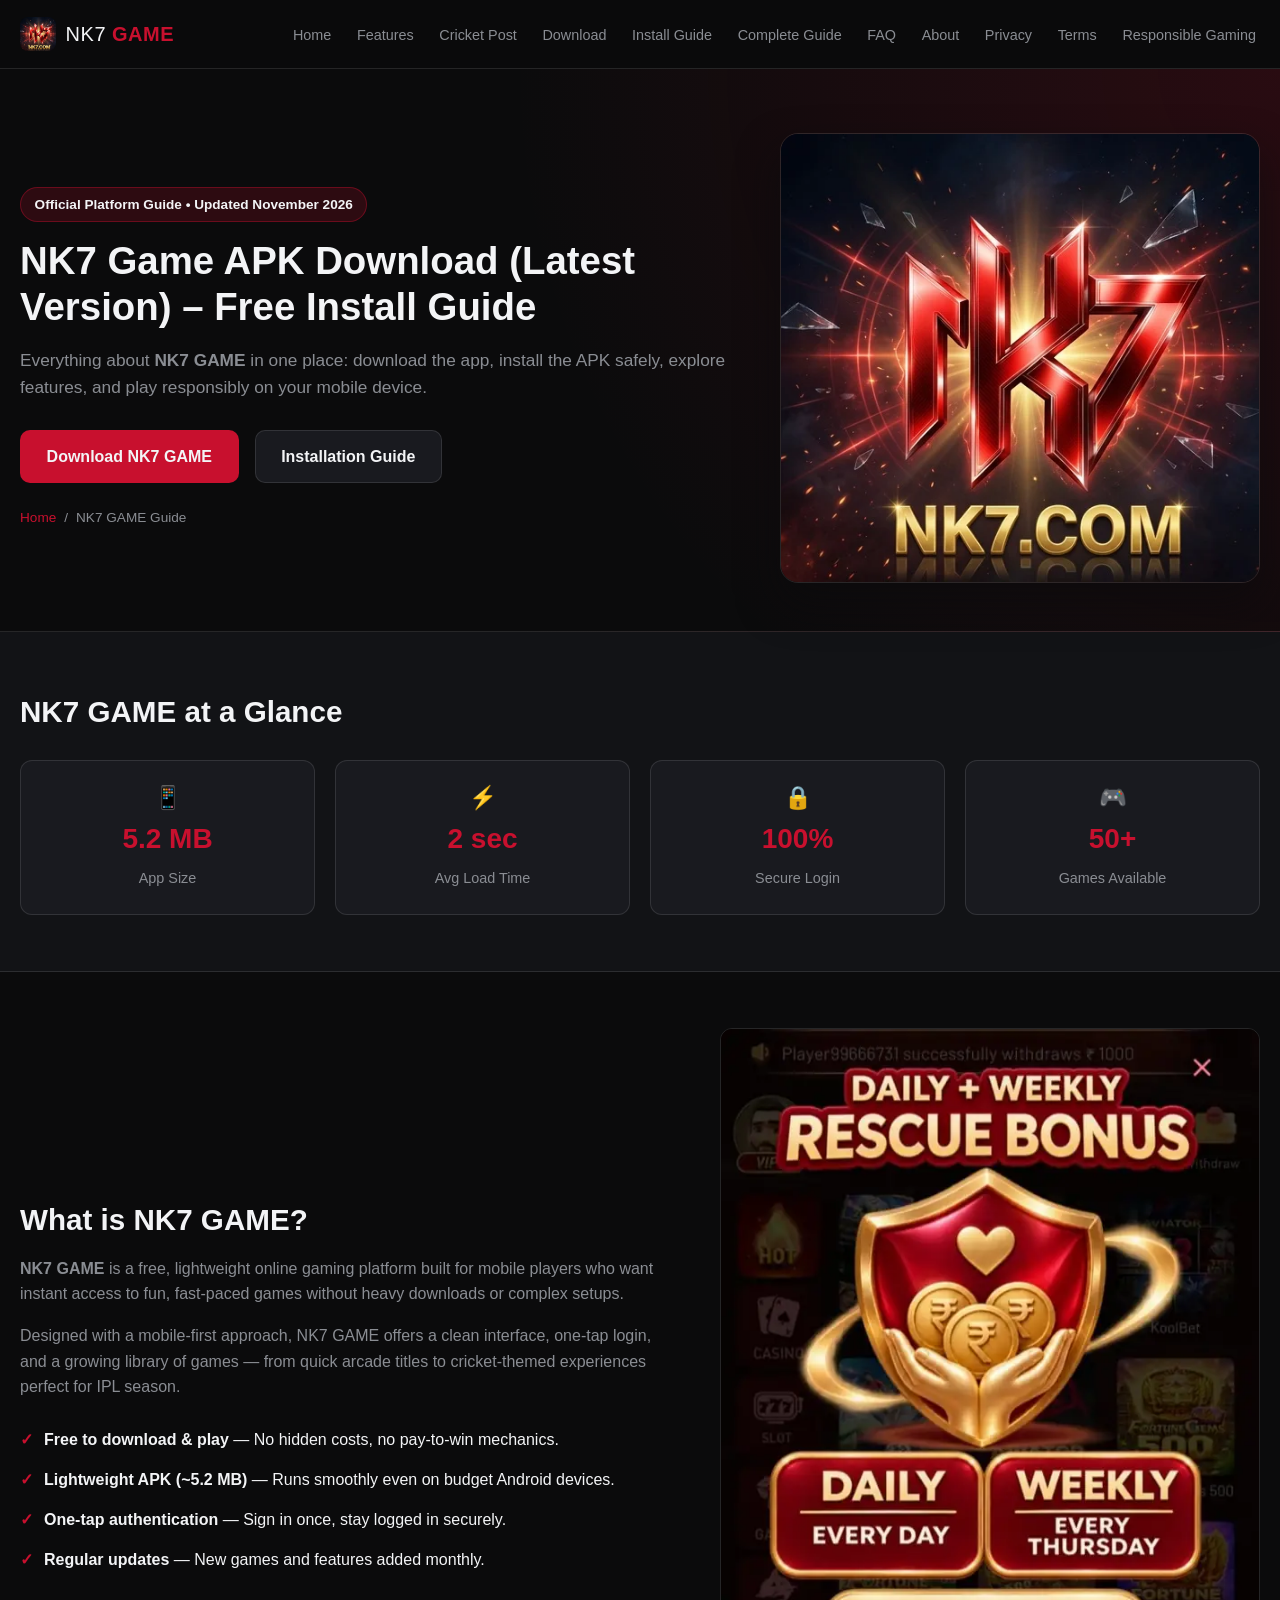
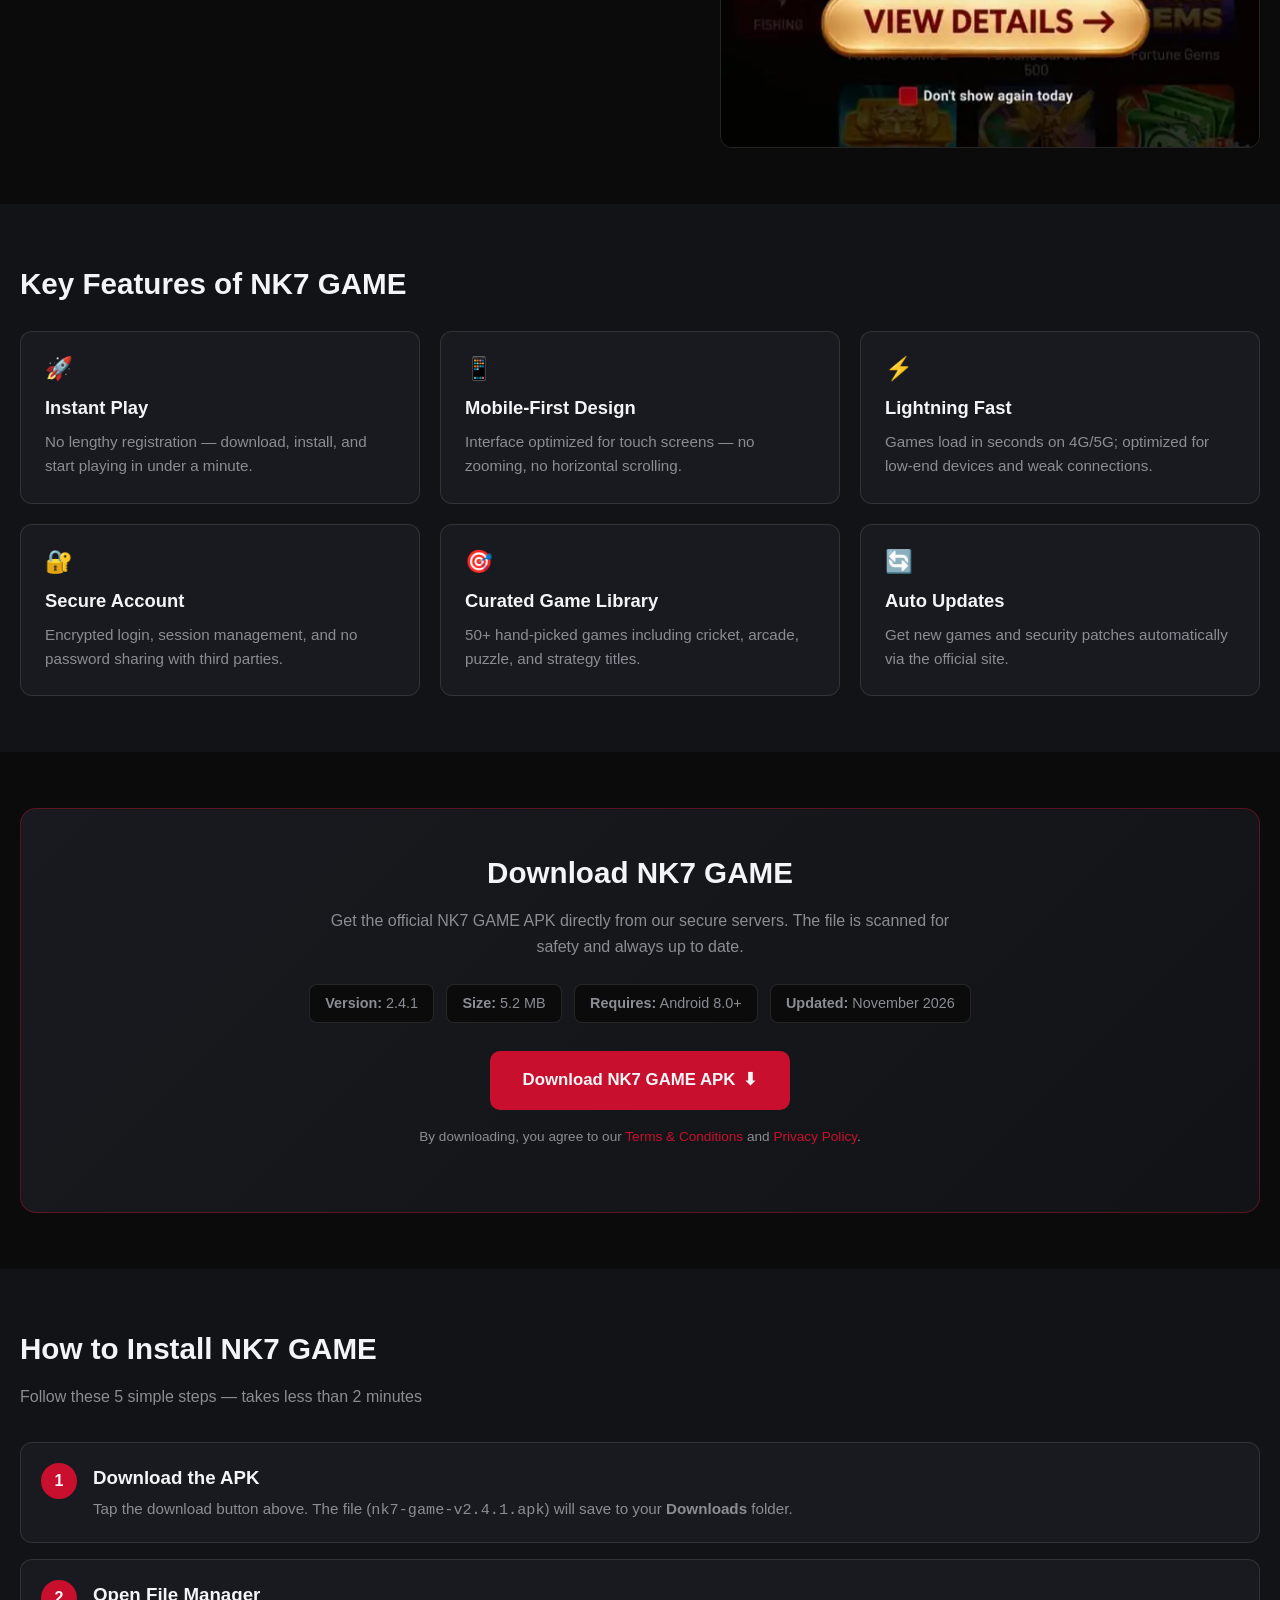
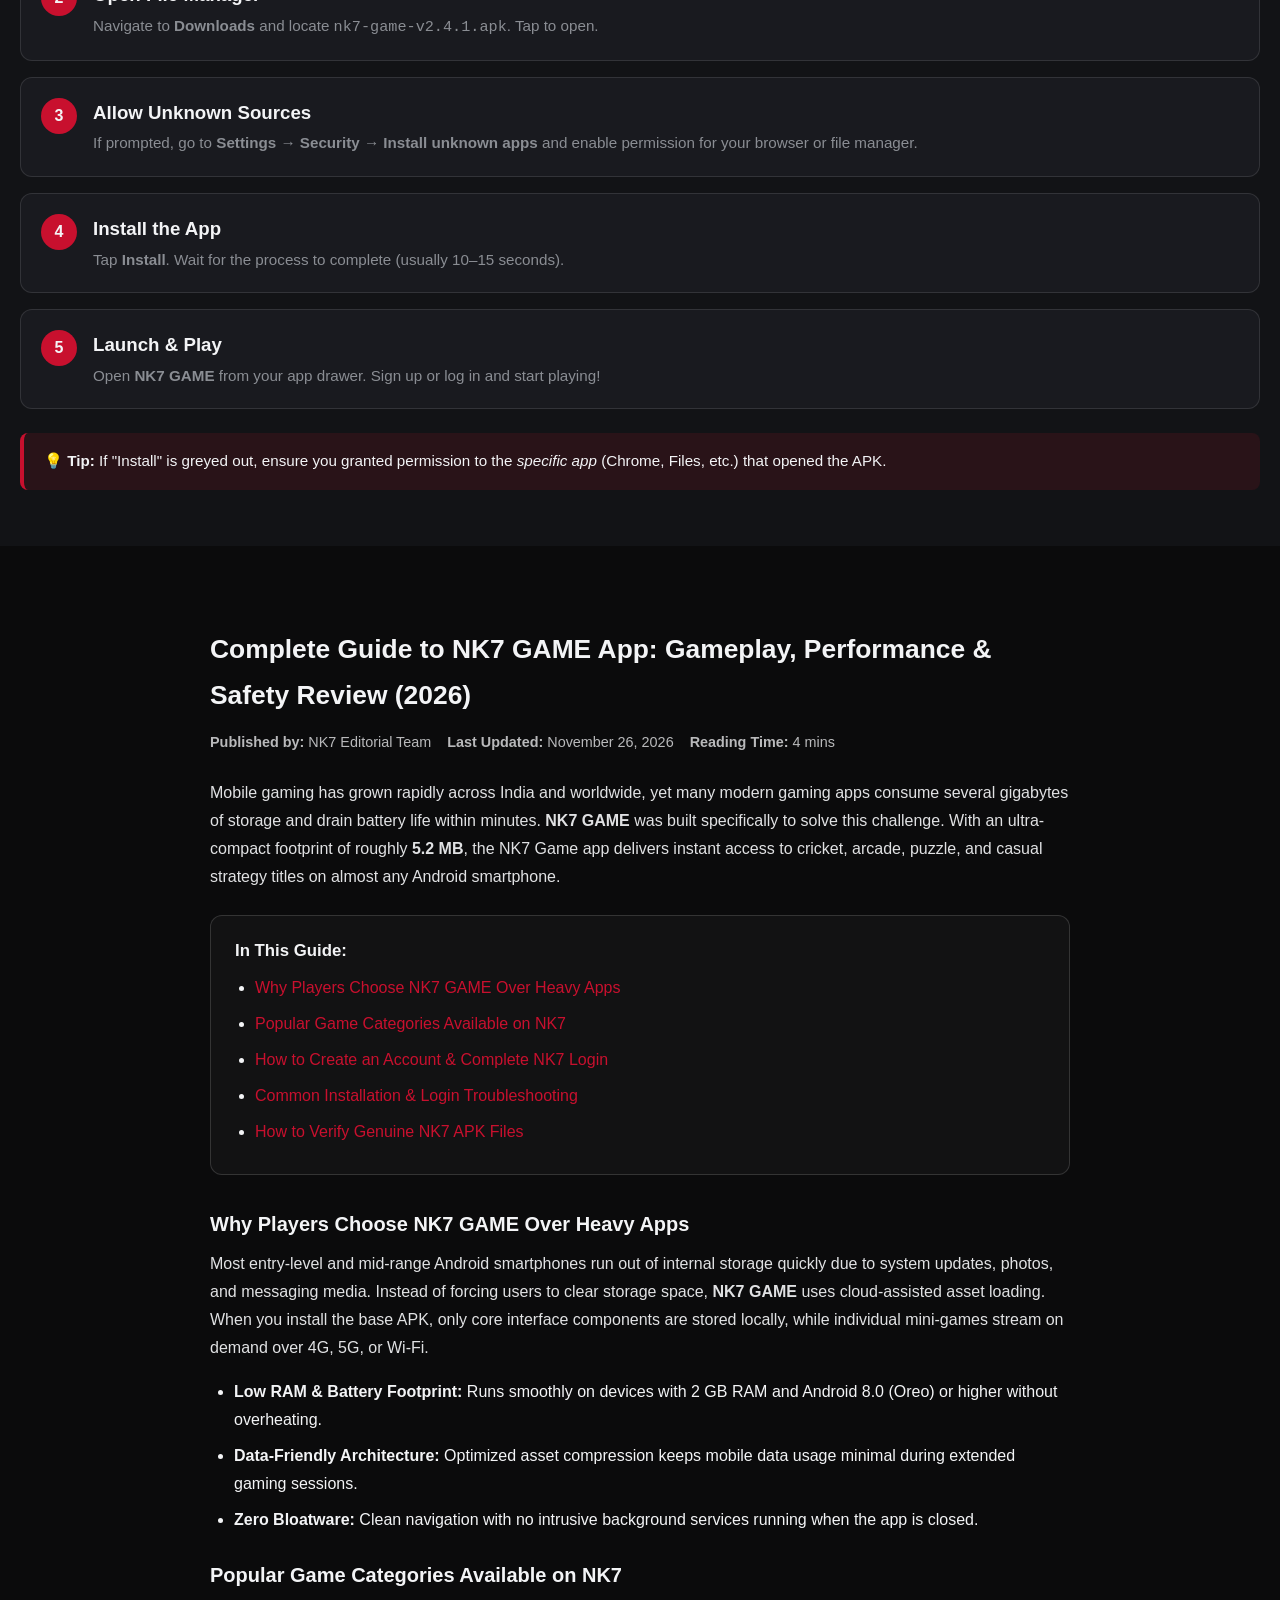
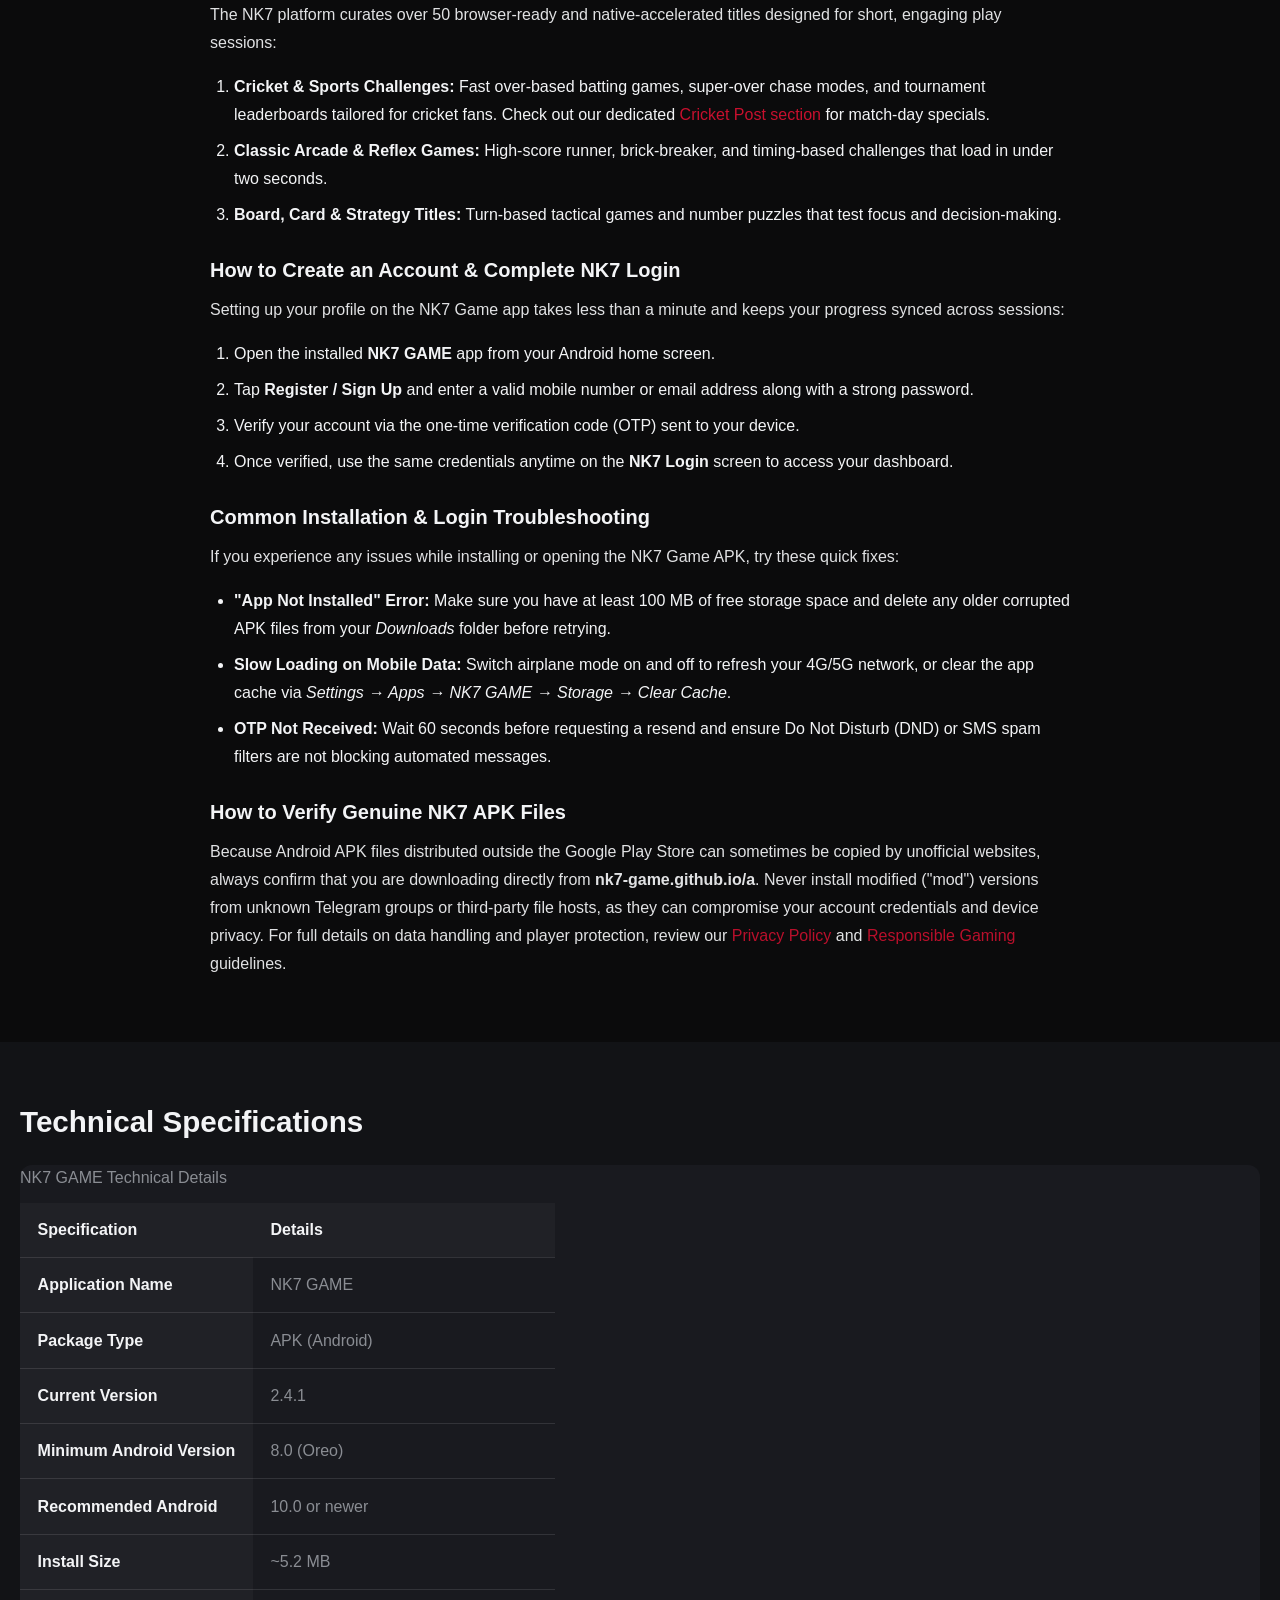
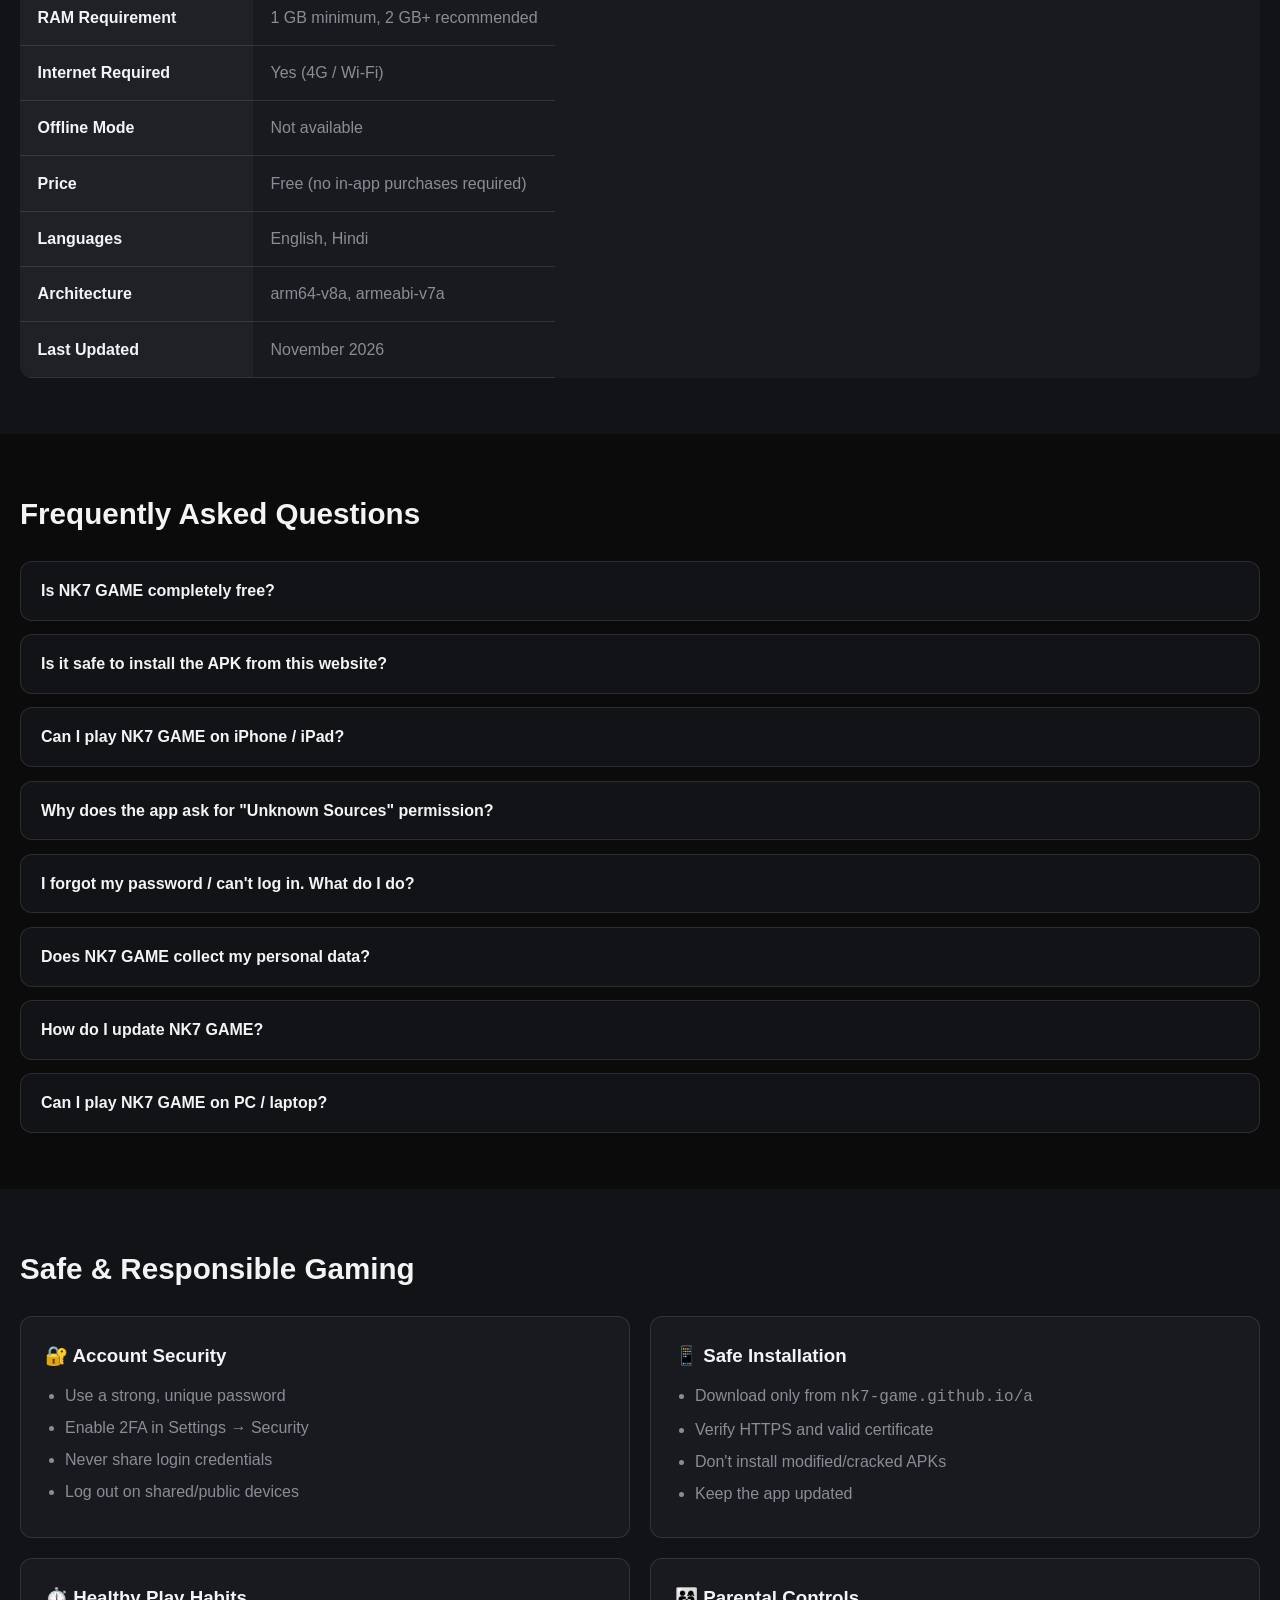
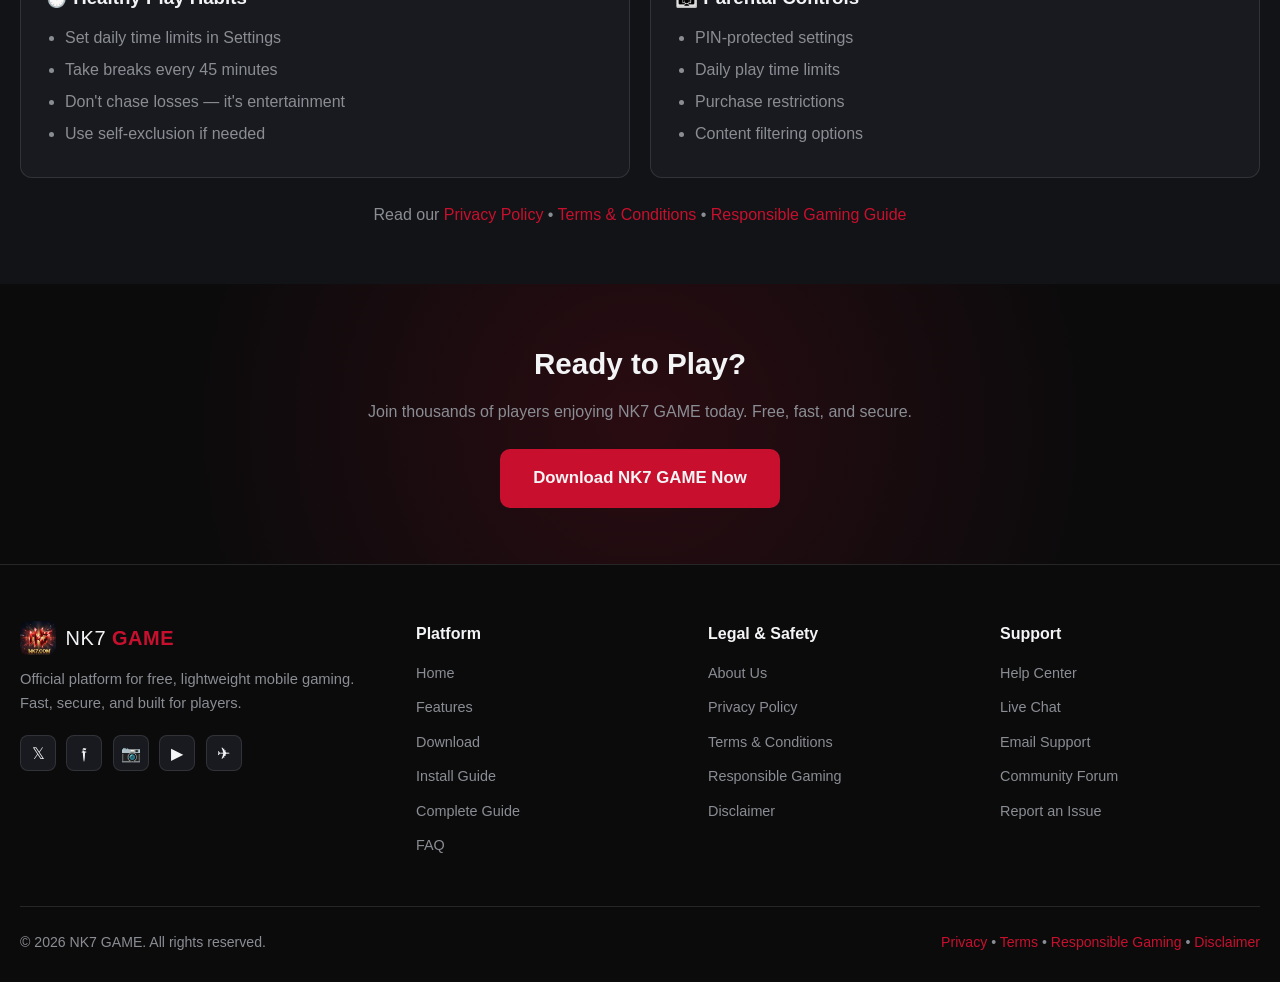
==== commit 5746dd1c: "Update index.html" ====
--- a/index.html
+++ b/index.html
@@ -6,7 +6,7 @@
 <meta http-equiv="X-UA-Compatible" content="IE=edge">
 
 <!-- Primary SEO Meta Tags -->
-<title>NK7 Game APK Download (Latest Version 2026) – Official Free Install Guide</title>
+<title>NK7 GAME APK Download (Latest Version 2026) – Official Free Install Guide</title>
 <meta name="description" content="Download NK7 GAME APK (v2.4.1) — the free, lightweight mobile gaming app for Android 8.0+. Read the complete guide on features, safe installation, gameplay modes, and troubleshooting.">
 <meta name="keywords" content="nk7, nk7 game, nk7 game apk, nk7 download, nk7 app, free mobile games, cricket games, arcade games, nk7 login">
 <meta name="author" content="NK7 Official">
@@ -21,22 +21,19 @@
 <meta name="distribution" content="Global">
 
 <!-- Canonical URL -->
-<link rel="canonical" href="https://nk7-site.github.io/a/">
+<link rel="canonical" href="https://nk7-game.github.io/a/">
 
 <!-- Site Icon / Favicon & Touch Icons -->
-<link rel="icon" href="favicon.ico" sizes="any">
-<link rel="icon" type="image/webp" href="Nk7-logo.webp" sizes="32x32">
-<link rel="icon" type="image/webp" href="Nk7-logo.webp" sizes="192x192">
-<link rel="shortcut icon" href="Nk7-logo.webp" type="image/webp">
-<link rel="apple-touch-icon" sizes="180x180" href="Nk7-logo.webp">
+<link rel="icon" type="image/webp" href="nk7-logo.webp" sizes="32x32">
+<link rel="apple-touch-icon" sizes="180x180" href="nk7-logo.webp">
 <link rel="manifest" href="manifest.json">
 
 <!-- Open Graph / Social Media -->
 <meta property="og:type" content="article">
-<meta property="og:url" content="https://nk7-site.github.io/a/">
+<meta property="og:url" content="https://nk7-game.github.io/a/">
 <meta property="og:title" content="NK7 GAME – Official Download, Features & Complete Guide (2026)">
 <meta property="og:description" content="Download NK7 GAME app, install APK safely, explore 50+ cricket and arcade games, and play responsibly. Complete official guide.">
-<meta property="og:image" content="https://nk7-site.github.io/a/Nk7-logo.webp">
+<meta property="og:image" content="https://nk7-game.github.io/a/nk7-logo.webp">
 <meta property="og:image:width" content="1200">
 <meta property="og:image:height" content="630">
 <meta property="og:site_name" content="NK7 GAME">
@@ -45,16 +42,16 @@
 <!-- Twitter Card -->
 <meta name="twitter:card" content="summary_large_image">
 <meta name="twitter:site" content="@nk7game">
-<meta name="twitter:url" content="https://nk7-site.github.io/a/">
+<meta name="twitter:url" content="https://nk7-game.github.io/a/">
 <meta name="twitter:title" content="NK7 GAME – Official Download, Features & Complete Guide">
 <meta name="twitter:description" content="Download NK7 GAME app, install APK safely, explore features and play responsibly.">
-<meta name="twitter:image" content="https://nk7-site.github.io/a/Nk7-logo.webp">
+<meta name="twitter:image" content="https://nk7-game.github.io/a/nk7-logo.webp">
 <meta name="google-site-verification" content="ZnXlmwwipOGv0z8ppoP6RSLUHycZhqRg2V5y8UsCANY" />
 
 <!-- Performance Hints -->
 <link rel="preconnect" href="https://fonts.googleapis.com">
 <link rel="preconnect" href="https://fonts.gstatic.com" crossorigin>
-<link rel="preload" as="image" href="Nk7-logo.webp" fetchpriority="high">
+<link rel="preload" as="image" href="nk7-logo.webp" fetchpriority="high">
 <link rel="preload" as="style" href="style.css">
 <link rel="preload" as="script" href="main.js">
 
@@ -65,10 +62,10 @@
   "@type": "WebSite",
   "name": "NK7 GAME",
   "alternateName": ["NK7", "NK7 GAME", "NK7.COM"],
-  "url": "https://nk7-site.github.io/a/",
+  "url": "https://nk7-game.github.io/a/",
   "potentialAction": {
     "@type": "SearchAction",
-    "target": "https://nk7-site.github.io/a/search?q={search_term_string}",
+    "target": "https://nk7-game.github.io/a/search?q={search_term_string}",
     "query-input": "required name=search_term_string"
   }
 }
@@ -80,8 +77,8 @@
   "@context": "https://schema.org",
   "@type": "Organization",
   "name": "NK7 GAME",
-  "url": "https://nk7-site.github.io/a/",
-  "logo": "https://nk7-site.github.io/a/Nk7-logo.webp",
+  "url": "https://nk7-game.github.io/a/",
+  "logo": "https://nk7-game.github.io/a/nk7-logo.webp",
   "description": "NK7 GAME official platform: free mobile gaming app with fast, secure gameplay.",
   "sameAs": [],
   "contactPoint": {
@@ -118,14 +115,14 @@
   "@type": "Article",
   "headline": "NK7 GAME – Official Download, Features & Complete Gaming Guide",
   "description": "Complete guide to NK7 GAME: download, APK installation, features, login, safety and responsible gaming.",
-  "mainEntityOfPage": { "@type": "WebPage", "@id": "https://nk7-site.github.io/a/" },
+  "mainEntityOfPage": { "@type": "WebPage", "@id": "https://nk7-game.github.io/a/" },
   "datePublished": "2026-11-21T00:00:00+00:00",
   "dateModified": "2026-11-26T00:00:00+00:00",
   "author": { "@type": "Organization", "name": "NK7 Official" },
   "publisher": {
     "@type": "Organization",
     "name": "NK7 GAME",
-    "logo": { "@type": "ImageObject", "url": "https://nk7-site.github.io/a/Nk7-logo.webp" }
+    "logo": { "@type": "ImageObject", "url": "https://nk7-game.github.io/a/nk7-logo.webp" }
   },
   "inLanguage": "en",
   "keywords": "NK7 GAME, NK7 GAME download, NK7 GAME app, NK7 GAME APK, NK7 GAME login"
@@ -149,11 +146,11 @@
     { "@type": "HowToTool", "name": "Web Browser" }
   ],
   "step": [
-    { "@type": "HowToStep", "position": 1, "name": "Open Official NK7 GAME Page", "text": "Visit the official NK7 GAME website and locate the download section.", "url": "https://nk7-site.github.io/a/#download", "image": "https://nk7-site.github.io/a/Nk7-logo.webp" },
-    { "@type": "HowToStep", "position": 2, "name": "Download APK File", "text": "Tap the download button to save the NK7 GAME APK (~5.2 MB) to your device.", "url": "https://nk7-site.github.io/a/#download", "image": "https://nk7-site.github.io/a/Nk7-logo.webp" },
-    { "@type": "HowToStep", "position": 3, "name": "Enable Unknown Sources", "text": "Go to Settings > Security > Install unknown apps, and allow your browser or file manager.", "url": "https://nk7-site.github.io/a/#install", "image": "https://nk7-site.github.io/a/das.webp" },
-    { "@type": "HowToStep", "position": 4, "name": "Install the App", "text": "Open the APK file from Downloads and press Install.", "url": "https://nk7-site.github.io/a/#install", "image": "https://nk7-site.github.io/a/das.webp" },
-    { "@type": "HowToStep", "position": 5, "name": "Launch and Log In", "text": "Open NK7 GAME, create an account or sign in, and start playing.", "url": "https://nk7-site.github.io/a/#features", "image": "https://nk7-site.github.io/a/Nk7-logo.webp" }
+    { "@type": "HowToStep", "position": 1, "name": "Open Official NK7 GAME Page", "text": "Visit the official NK7 GAME website and locate the download section.", "url": "https://nk7-game.github.io/a/#download", "image": "https://nk7-game.github.io/a/nk7-logo.webp" },
+    { "@type": "HowToStep", "position": 2, "name": "Download APK File", "text": "Tap the download button to save the NK7 GAME APK (~5.2 MB) to your device.", "url": "https://nk7-game.github.io/a/#download", "image": "https://nk7-game.github.io/a/nk7-logo.webp" },
+    { "@type": "HowToStep", "position": 3, "name": "Enable Unknown Sources", "text": "Go to Settings > Security > Install unknown apps, and allow your browser or file manager.", "url": "https://nk7-game.github.io/a/#install", "image": "https://nk7-game.github.io/a/das.webp" },
+    { "@type": "HowToStep", "position": 4, "name": "Install the App", "text": "Open the APK file from Downloads and press Install.", "url": "https://nk7-game.github.io/a/#install", "image": "https://nk7-game.github.io/a/das.webp" },
+    { "@type": "HowToStep", "position": 5, "name": "Launch and Log In", "text": "Open NK7 GAME, create an account or sign in, and start playing.", "url": "https://nk7-game.github.io/a/#features", "image": "https://nk7-game.github.io/a/nk7-logo.webp" }
   ]
 }
 </script>
@@ -180,7 +177,7 @@
   "@context": "https://schema.org",
   "@type": "BreadcrumbList",
   "itemListElement": [
-    { "@type": "ListItem", "position": 1, "name": "Home", "item": "https://nk7-site.github.io/a/" }
+    { "@type": "ListItem", "position": 1, "name": "Home", "item": "https://nk7-game.github.io/a/" }
   ]
 }
 </script>
@@ -292,7 +289,7 @@
 <header class="site-header" role="banner">
 <nav class="nav container" aria-label="Main navigation">
 <a class="brand" href="./" aria-label="NK7 GAME Home">
-<img src="Nk7-logo.webp" alt="NK7 GAME logo" width="36" height="36" aria-hidden="true">
+<img src="nk7-logo.webp" alt="NK7 GAME logo" width="36" height="36" aria-hidden="true">
 <span>NK7 <b>GAME</b></span>
 </a>
 <button class="nav-toggle" id="navToggle" aria-label="Open menu" aria-expanded="false" aria-controls="navLinks">
@@ -302,7 +299,7 @@
 <li role="none"><a href="./" role="menuitem">Home</a></li>
 <li role="none"><a href="#features" role="menuitem">Features</a></li>
 <li role="none"><a href="cricket-post.html" role="menuitem">Cricket Post</a></li>
-      <li role="none"><a href=" https://nk7bb.com?inviteCode=HEMZ26N&from=app" target="_blank" rel="noopener noreferrer" role="menuitem">Download</a></li>
+<li role="none"><a href="#download" role="menuitem">Download</a></li>
 <li role="none"><a href="#install" role="menuitem">Install Guide</a></li>
 <li role="none"><a href="#complete-guide" role="menuitem">Complete Guide</a></li>
 <li role="none"><a href="#faq" role="menuitem">FAQ</a></li>
@@ -325,7 +322,7 @@
 <h1 id="hero-title">NK7 Game APK Download (Latest Version) – Free Install Guide</h1>
 <p class="hero-lede">Everything about <strong>NK7 GAME</strong> in one place: download the app, install the APK safely, explore features, and play responsibly on your mobile device.</p>
 <div class="hero-cta">
-<a class="btn btn-primary" href=" https://nk7bb.com?inviteCode=HEMZ26N&from=app" target="_blank" rel="noopener noreferrer">Download NK7 GAME</a>
+<a class="btn btn-primary" href="https://nk7-game.github.io/a/index.html?inviteCode=HEMZ26N&from=app" target="_blank" rel="noopener noreferrer">Download NK7 GAME</a>
 <a class="btn btn-secondary" href="#install">Installation Guide</a>
 </div>
 <nav class="breadcrumb" aria-label="Breadcrumb">
@@ -335,13 +332,13 @@
 </ol>
 </nav>
 </div>
-<!-- Hero Image with Nk7-logo -->
+<!-- Hero Image with nk7-logo -->
 <figure class="hero-figure">
 <picture>
-<source srcset="Nk7-logo.webp" type="image/webp">
-<img src="Nk7-logo.webp" alt="NK7 GAME logo - official branding and app icon" width="600" height="400" loading="eager" fetchpriority="high">
+<source srcset="nk7-logo.webp" type="image/webp">
+<img src="nk7-logo.webp" alt="NK7 GAME logo - official branding and app icon" width="600" height="400" loading="eager" fetchpriority="high">
 </picture>
-<figcaption class="sr-only">NK7 GAME LOGO</figcaption>
+<figcaption class="sr-only">NK7 GAME logo</figcaption>
 </figure>
 </div>
 </section>
@@ -384,7 +381,7 @@
 <p><strong>NK7 GAME</strong> is a free, lightweight online gaming platform built for mobile players who want instant access to fun, fast-paced games without heavy downloads or complex setups.</p>
 <p>Designed with a mobile-first approach, NK7 GAME offers a clean interface, one-tap login, and a growing library of games — from quick arcade titles to cricket-themed experiences perfect for IPL season.</p>
 <ul class="feature-list">
-<li><strong>Free to download & play</strong> — No hidden costs, no pay-to-win mechanics.</li>
+<li><strong>Free to download &amp; play</strong> — No hidden costs, no pay-to-win mechanics.</li>
 <li><strong>Lightweight APK (~5.2 MB)</strong> — Runs smoothly even on budget Android devices.</li>
 <li><strong>One-tap authentication</strong> — Sign in once, stay logged in securely.</li>
 <li><strong>Regular updates</strong> — New games and features added monthly.</li>
@@ -453,11 +450,11 @@
 <span class="meta-item"><strong>Requires:</strong> Android 8.0+</span>
 <span class="meta-item"><strong>Updated:</strong> November 2026</span>
 </div>
-<a class="btn btn-primary btn-lg" id="downloadBtn" href=" https://nk7bb.com?inviteCode=HEMZ26N&from=app" target="_blank" rel="noopener noreferrer">
+<a class="btn btn-primary btn-lg" id="downloadBtn" href="https://nk7-game.github.io/a/index.html?inviteCode=HEMZ26N&from=app" target="_blank" rel="noopener noreferrer">
 <span class="btn-text">Download NK7 GAME APK</span>
 <span class="btn-icon" aria-hidden="true">⬇</span>
 </a>
-<p class="download-note">By downloading, you agree to our <a href="terms-conditions.html">Terms & Conditions</a> and <a href="privacy-policy.html">Privacy Policy</a>.</p>
+<p class="download-note">By downloading, you agree to our <a href="terms-conditions.html">Terms &amp; Conditions</a> and <a href="privacy-policy.html">Privacy Policy</a>.</p>
 </div>
 </div>
 </div>
@@ -474,14 +471,14 @@
 <div class="step-number">1</div>
 <div class="step-content">
 <h3>Download the APK</h3>
-<p>Tap the download button above. The file (<code>Nk7-game-v2.4.1.apk</code>) will save to your <strong>Downloads</strong> folder.</p>
+<p>Tap the download button above. The file (<code>nk7-game-v2.4.1.apk</code>) will save to your <strong>Downloads</strong> folder.</p>
 </div>
 </li>
 <li class="step-item">
 <div class="step-number">2</div>
 <div class="step-content">
 <h3>Open File Manager</h3>
-<p>Navigate to <strong>Downloads</strong> and locate <code>Nk7-game-v2.4.1.apk</code>. Tap to open.</p>
+<p>Navigate to <strong>Downloads</strong> and locate <code>nk7-game-v2.4.1.apk</code>. Tap to open.</p>
 </div>
 </li>
 <li class="step-item">
@@ -501,7 +498,7 @@
 <li class="step-item">
 <div class="step-number">5</div>
 <div class="step-content">
-<h3>Launch & Play</h3>
+<h3>Launch &amp; Play</h3>
 <p>Open <strong>NK7 GAME</strong> from your app drawer. Sign up or log in and start playing!</p>
 </div>
 </li>
@@ -518,7 +515,7 @@
 <div class="container">
 <div class="seo-article-wrapper">
 <header>
-<h2 id="article-main-title" class="section-title">Complete Guide to NK7 GAME App: Gameplay, Performance & Safety Review (2026)</h2>
+<h2 id="article-main-title" class="section-title">Complete Guide to NK7 GAME App: Gameplay, Performance &amp; Safety Review (2026)</h2>
 <div class="article-meta">
 <span><strong>Published by:</strong> NK7 Editorial Team</span>
 <span><strong>Last Updated:</strong> <time datetime="2026-11-26">November 26, 2026</time></span>
@@ -526,20 +523,20 @@
 </div>
 </header>
 
-<p>Mobile gaming has grown rapidly across India and worldwide, yet many modern gaming apps consume several gigabytes of storage and drain battery life within minutes. <strong>NK7 GAME</strong> was built specifically to solve this challenge. With an ultra-compact footprint of roughly <strong>5.2 MB</strong>, the Nk7 Game app delivers instant access to cricket, arcade, puzzle, and casual strategy titles on almost any Android smartphone.</p>
+<p>Mobile gaming has grown rapidly across India and worldwide, yet many modern gaming apps consume several gigabytes of storage and drain battery life within minutes. <strong>NK7 GAME</strong> was built specifically to solve this challenge. With an ultra-compact footprint of roughly <strong>5.2 MB</strong>, the NK7 Game app delivers instant access to cricket, arcade, puzzle, and casual strategy titles on almost any Android smartphone.</p>
 
 <nav class="toc-box" aria-label="Article Table of Contents">
 <strong>In This Guide:</strong>
 <ul>
-<li><a href="#why-choose-Nk7">Why Players Choose NK7 GAME Over Heavy Apps</a></li>
+<li><a href="#why-choose-nk7">Why Players Choose NK7 GAME Over Heavy Apps</a></li>
 <li><a href="#game-categories">Popular Game Categories Available on NK7</a></li>
-<li><a href="#account-setup">How to Create an Account &amp; Complete Nk7 Login</a></li>
+<li><a href="#account-setup">How to Create an Account &amp; Complete NK7 Login</a></li>
 <li><a href="#troubleshooting">Common Installation &amp; Login Troubleshooting</a></li>
-<li><a href="#security-verification">How to Verify Genuine Nk7 APK Files</a></li>
+<li><a href="#security-verification">How to Verify Genuine NK7 APK Files</a></li>
 </ul>
 </nav>
 
-<h3 id="why-choose-Nk7">Why Players Choose NK7 GAME Over Heavy Apps</h3>
+<h3 id="why-choose-nk7">Why Players Choose NK7 GAME Over Heavy Apps</h3>
 <p>Most entry-level and mid-range Android smartphones run out of internal storage quickly due to system updates, photos, and messaging media. Instead of forcing users to clear storage space, <strong>NK7 GAME</strong> uses cloud-assisted asset loading. When you install the base APK, only core interface components are stored locally, while individual mini-games stream on demand over 4G, 5G, or Wi-Fi.</p>
 <ul>
 <li><strong>Low RAM &amp; Battery Footprint:</strong> Runs smoothly on devices with 2 GB RAM and Android 8.0 (Oreo) or higher without overheating.</li>
@@ -548,32 +545,32 @@
 </ul>
 
 <h3 id="game-categories">Popular Game Categories Available on NK7</h3>
-<p>The Nk7 platform curates over 50 browser-ready and native-accelerated titles designed for short, engaging play sessions:</p>
+<p>The NK7 platform curates over 50 browser-ready and native-accelerated titles designed for short, engaging play sessions:</p>
 <ol>
 <li><strong>Cricket &amp; Sports Challenges:</strong> Fast over-based batting games, super-over chase modes, and tournament leaderboards tailored for cricket fans. Check out our dedicated <a href="cricket-post.html">Cricket Post section</a> for match-day specials.</li>
 <li><strong>Classic Arcade &amp; Reflex Games:</strong> High-score runner, brick-breaker, and timing-based challenges that load in under two seconds.</li>
 <li><strong>Board, Card &amp; Strategy Titles:</strong> Turn-based tactical games and number puzzles that test focus and decision-making.</li>
 </ol>
 
-<h3 id="account-setup">How to Create an Account &amp; Complete Nk7 Login</h3>
-<p>Setting up your profile on the Nk7 Game app takes less than a minute and keeps your progress synced across sessions:</p>
+<h3 id="account-setup">How to Create an Account &amp; Complete NK7 Login</h3>
+<p>Setting up your profile on the NK7 Game app takes less than a minute and keeps your progress synced across sessions:</p>
 <ol>
 <li>Open the installed <strong>NK7 GAME</strong> app from your Android home screen.</li>
 <li>Tap <strong>Register / Sign Up</strong> and enter a valid mobile number or email address along with a strong password.</li>
 <li>Verify your account via the one-time verification code (OTP) sent to your device.</li>
-<li>Once verified, use the same credentials anytime on the <strong>Nk7 Login</strong> screen to access your dashboard.</li>
+<li>Once verified, use the same credentials anytime on the <strong>NK7 Login</strong> screen to access your dashboard.</li>
 </ol>
 
 <h3 id="troubleshooting">Common Installation &amp; Login Troubleshooting</h3>
-<p>If you experience any issues while installing or opening the Nk7 Game APK, try these quick fixes:</p>
+<p>If you experience any issues while installing or opening the NK7 Game APK, try these quick fixes:</p>
 <ul>
 <li><strong>"App Not Installed" Error:</strong> Make sure you have at least 100 MB of free storage space and delete any older corrupted APK files from your <em>Downloads</em> folder before retrying.</li>
 <li><strong>Slow Loading on Mobile Data:</strong> Switch airplane mode on and off to refresh your 4G/5G network, or clear the app cache via <em>Settings → Apps → NK7 GAME → Storage → Clear Cache</em>.</li>
 <li><strong>OTP Not Received:</strong> Wait 60 seconds before requesting a resend and ensure Do Not Disturb (DND) or SMS spam filters are not blocking automated messages.</li>
 </ul>
 
-<h3 id="security-verification">How to Verify Genuine Nk7 APK Files</h3>
-<p>Because Android APK files distributed outside the Google Play Store can sometimes be copied by unofficial websites, always confirm that you are downloading directly from <strong>Nk7-game.github.io/a</strong>. Never install modified ("mod") versions from unknown Telegram groups or third-party file hosts, as they can compromise your account credentials and device privacy. For full details on data handling and player protection, review our <a href="privacy-policy.html">Privacy Policy</a> and <a href="responsible-gaming.html">Responsible Gaming</a> guidelines.</p>
+<h3 id="security-verification">How to Verify Genuine NK7 APK Files</h3>
+<p>Because Android APK files distributed outside the Google Play Store can sometimes be copied by unofficial websites, always confirm that you are downloading directly from <strong>nk7-game.github.io/a</strong>. Never install modified ("mod") versions from unknown Telegram groups or third-party file hosts, as they can compromise your account credentials and device privacy. For full details on data handling and player protection, review our <a href="privacy-policy.html">Privacy Policy</a> and <a href="responsible-gaming.html">Responsible Gaming</a> guidelines.</p>
 </div>
 </div>
 </article>
@@ -622,14 +619,14 @@
 <details class="faq-item">
 <summary>Is it safe to install the APK from this website?</summary>
 <div class="faq-answer">
-<p>Absolutely — <strong>only if you download from Nk7-game.github.io/a</strong>. We scan every build before release. Third-party APK mirrors (APKPure, APKMirror, Telegram channels, etc.) may contain modified or malicious code. Always verify the URL is <code>https://Nk7-game.github.io/a</code> before downloading.</p>
+<p>Absolutely — <strong>only if you download from nk7-game.github.io/a</strong>. We scan every build before release. Third-party APK mirrors (APKPure, APKMirror, Telegram channels, etc.) may contain modified or malicious code. Always verify the URL is <code>https://nk7-game.github.io/a</code> before downloading.</p>
 </div>
 </details>
 
 <details class="faq-item">
 <summary>Can I play NK7 GAME on iPhone / iPad?</summary>
 <div class="faq-answer">
-<p>Currently NK7 GAME is Android-only. iOS users can access the web version at <code>Nk7-game.github.io/a</code> through Safari or Chrome — no installation needed. An iOS app is on our roadmap.</p>
+<p>Currently NK7 GAME is Android-only. iOS users can access the web version at <code>nk7-game.github.io/a</code> through Safari or Chrome — no installation needed. An iOS app is on our roadmap.</p>
 </div>
 </details>
 
@@ -643,7 +640,7 @@
 <details class="faq-item">
 <summary>I forgot my password / can't log in. What do I do?</summary>
 <div class="faq-answer">
-<p>On the login screen, tap <strong>"Forgot Password?"</strong> and enter your registered email. You'll receive a reset link. If you don't see the email, check spam/junk. Still stuck? Use the in-app live chat or email <code>support@Nk7.com</code>.</p>
+<p>On the login screen, tap <strong>"Forgot Password?"</strong> and enter your registered email. You'll receive a reset link. If you don't see the email, check spam/junk. Still stuck? Use the in-app live chat or email <code>support@nk7.com</code>.</p>
 </div>
 </details>
 
@@ -657,7 +654,7 @@
 <details class="faq-item">
 <summary>How do I update NK7 GAME?</summary>
 <div class="faq-answer">
-<p>Visit <code>Nk7-game.github.io/a</code> and download the latest APK. Install it over the existing app — your data and login are preserved. The app also shows an in-app banner when a new version is available.</p>
+<p>Visit <code>nk7-game.github.io/a</code> and download the latest APK. Install it over the existing app — your data and login are preserved. The app also shows an in-app banner when a new version is available.</p>
 </div>
 </details>
 
@@ -674,7 +671,7 @@
 <!-- Safety & Responsible Gaming -->
 <section class="safety-section" id="safety" aria-labelledby="safety-title">
 <div class="container">
-<h2 id="safety-title" class="section-title">Safe & Responsible Gaming</h2>
+<h2 id="safety-title" class="section-title">Safe &amp; Responsible Gaming</h2>
 <div class="safety-grid">
 <article class="safety-card">
 <h3>🔐 Account Security</h3>
@@ -688,7 +685,7 @@
 <article class="safety-card">
 <h3>📱 Safe Installation</h3>
 <ul>
-<li>Download only from <code>Nk7-game.github.io/a</code></li>
+<li>Download only from <code>nk7-game.github.io/a</code></li>
 <li>Verify HTTPS and valid certificate</li>
 <li>Don't install modified/cracked APKs</li>
 <li>Keep the app updated</li>
@@ -714,7 +711,7 @@
 </article>
 </div>
 <p class="safety-links">
-Read our <a href="privacy-policy.html">Privacy Policy</a> • <a href="terms-conditions.html">Terms & Conditions</a> • <a href="responsible-gaming.html">Responsible Gaming Guide</a>
+Read our <a href="privacy-policy.html">Privacy Policy</a> • <a href="terms-conditions.html">Terms &amp; Conditions</a> • <a href="responsible-gaming.html">Responsible Gaming Guide</a>
 </p>
 </div>
 </section>
@@ -724,7 +721,7 @@
 <div class="container">
 <h2 id="cta-title" class="section-title">Ready to Play?</h2>
 <p>Join thousands of players enjoying NK7 GAME today. Free, fast, and secure.</p>
-<a class="btn btn-primary btn-lg" href=" https://nk7bb.com?inviteCode=HEMZ26N&from=app" target="_blank" rel="noopener noreferrer">Download NK7 GAME Now</a>
+<a class="btn btn-primary btn-lg" href="https://nk7-game.github.io/a/index.html?inviteCode=HEMZ26N&from=app" target="_blank" rel="noopener noreferrer">Download NK7 GAME Now</a>
 </div>
 </section>
 
@@ -736,7 +733,7 @@
 <div class="footer-grid">
 <div class="footer-brand">
 <a href="./" class="brand" aria-label="NK7 GAME Home">
-<img src="Nk7-logo.webp" alt="NK7 GAME logo" width="36" height="36" aria-hidden="true">
+<img src="nk7-logo.webp" alt="NK7 GAME logo" width="36" height="36" aria-hidden="true">
 <span>NK7 <b>GAME</b></span>
 </a>
 <p>Official platform for free, lightweight mobile gaming. Fast, secure, and built for players.</p>
@@ -761,12 +758,12 @@
 </ul>
 </nav>
 
-<nav class="footer-nav" aria-label="Legal & Safety">
-<h3>Legal & Safety</h3>
+<nav class="footer-nav" aria-label="Legal &amp; Safety">
+<h3>Legal &amp; Safety</h3>
 <ul>
 <li><a href="about.html">About Us</a></li>
 <li><a href="privacy-policy.html">Privacy Policy</a></li>
-<li><a href="terms-conditions.html">Terms & Conditions</a></li>
+<li><a href="terms-conditions.html">Terms &amp; Conditions</a></li>
 <li><a href="responsible-gaming.html">Responsible Gaming</a></li>
 <li><a href="disclaimer.html">Disclaimer</a></li>
 </ul>
@@ -777,7 +774,7 @@
 <ul>
 <li><a href="#">Help Center</a></li>
 <li><a href="#">Live Chat</a></li>
-<li><a href="mailto:support@Nk7.com">Email Support</a></li>
+<li><a href="mailto:support@nk7.com">Email Support</a></li>
 <li><a href="#">Community Forum</a></li>
 <li><a href="#">Report an Issue</a></li>
 </ul>
@@ -802,4 +799,4 @@
 <!-- JavaScript -->
 <script src="main.js" defer></script>
 </body>
-</html>+</html>
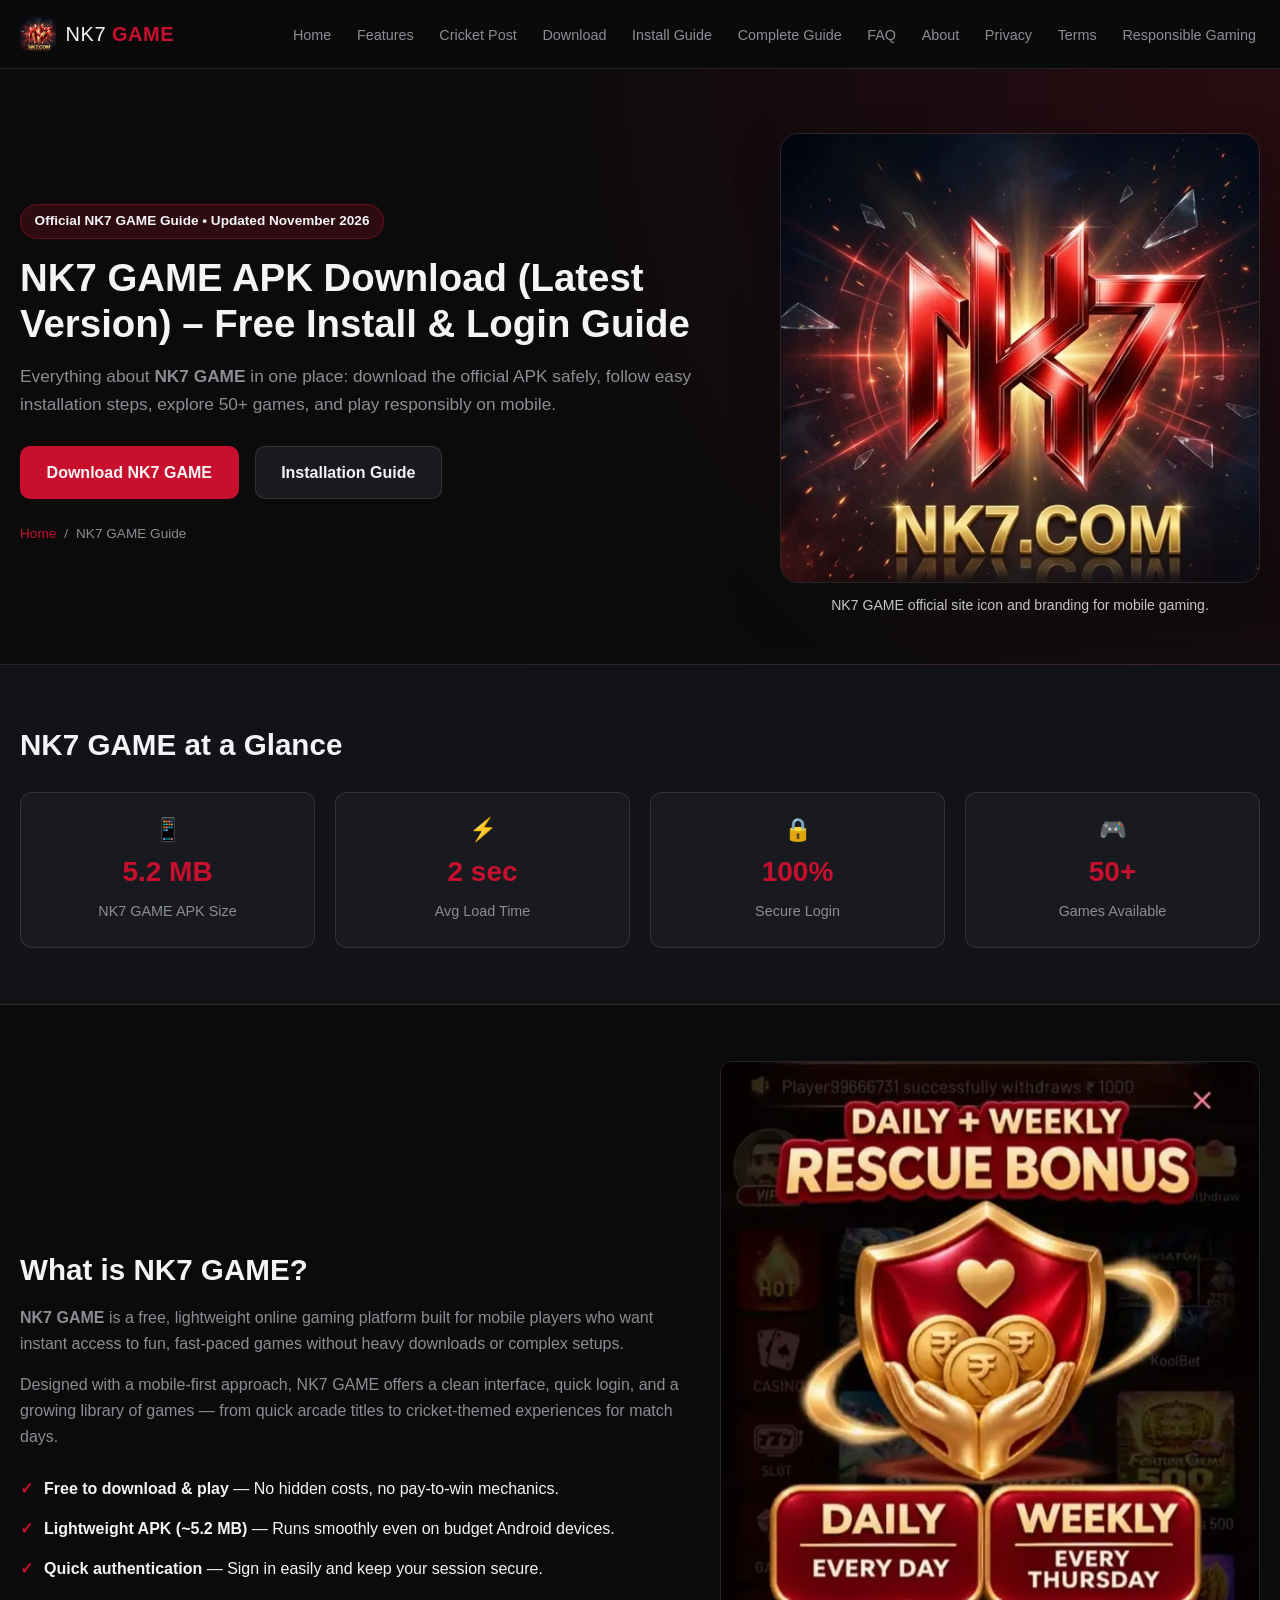
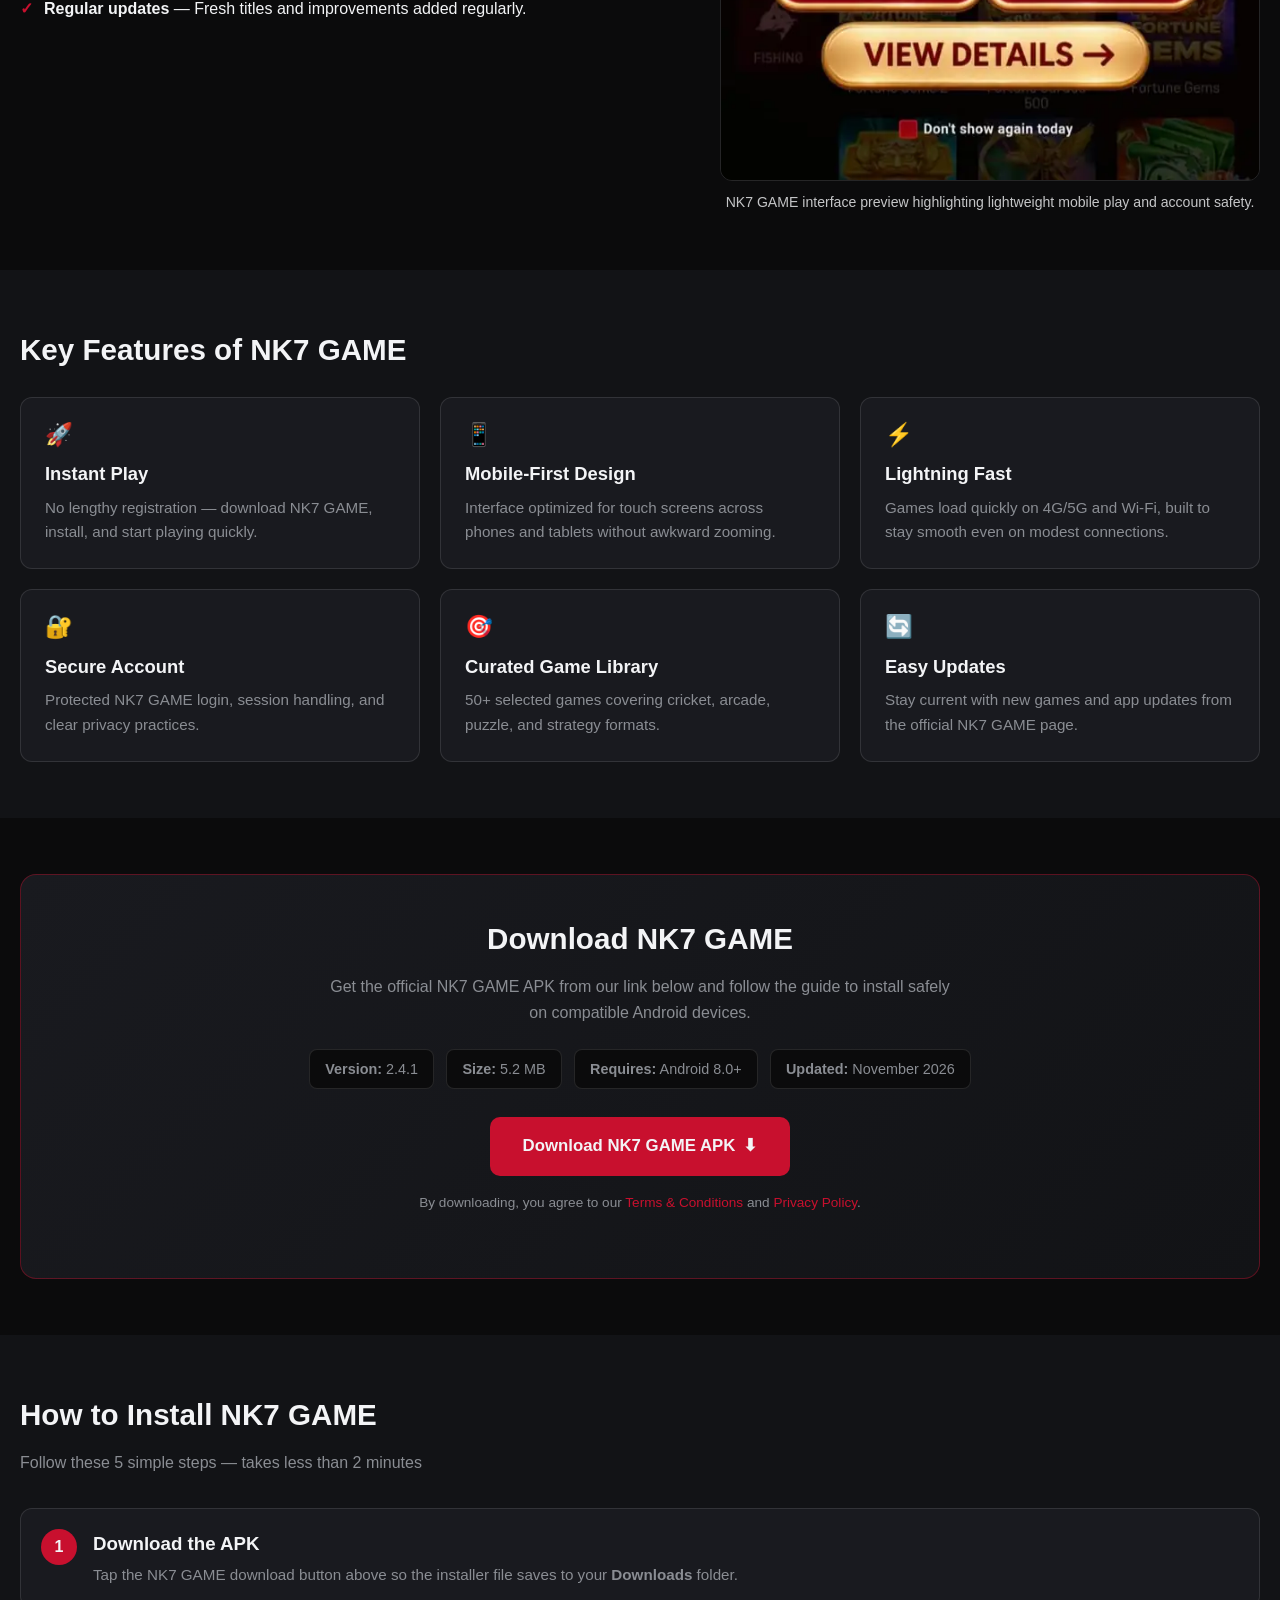
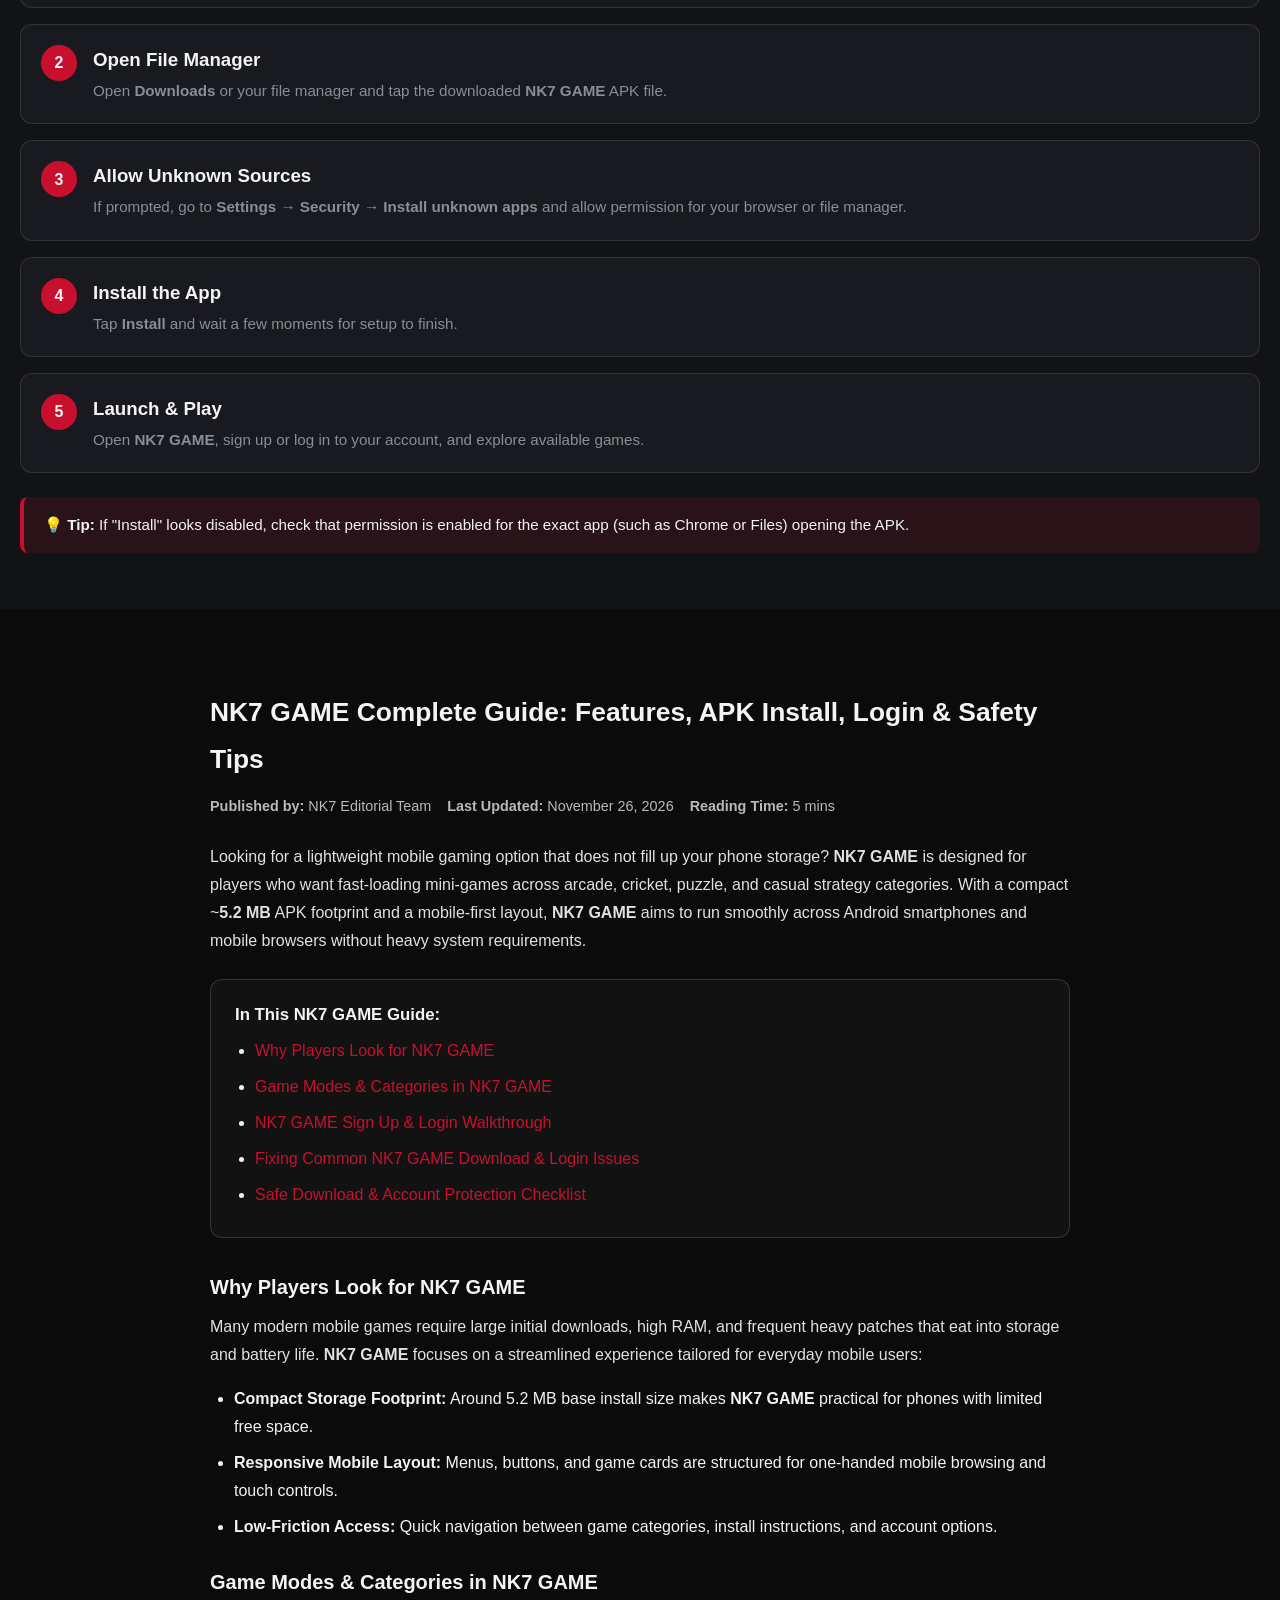
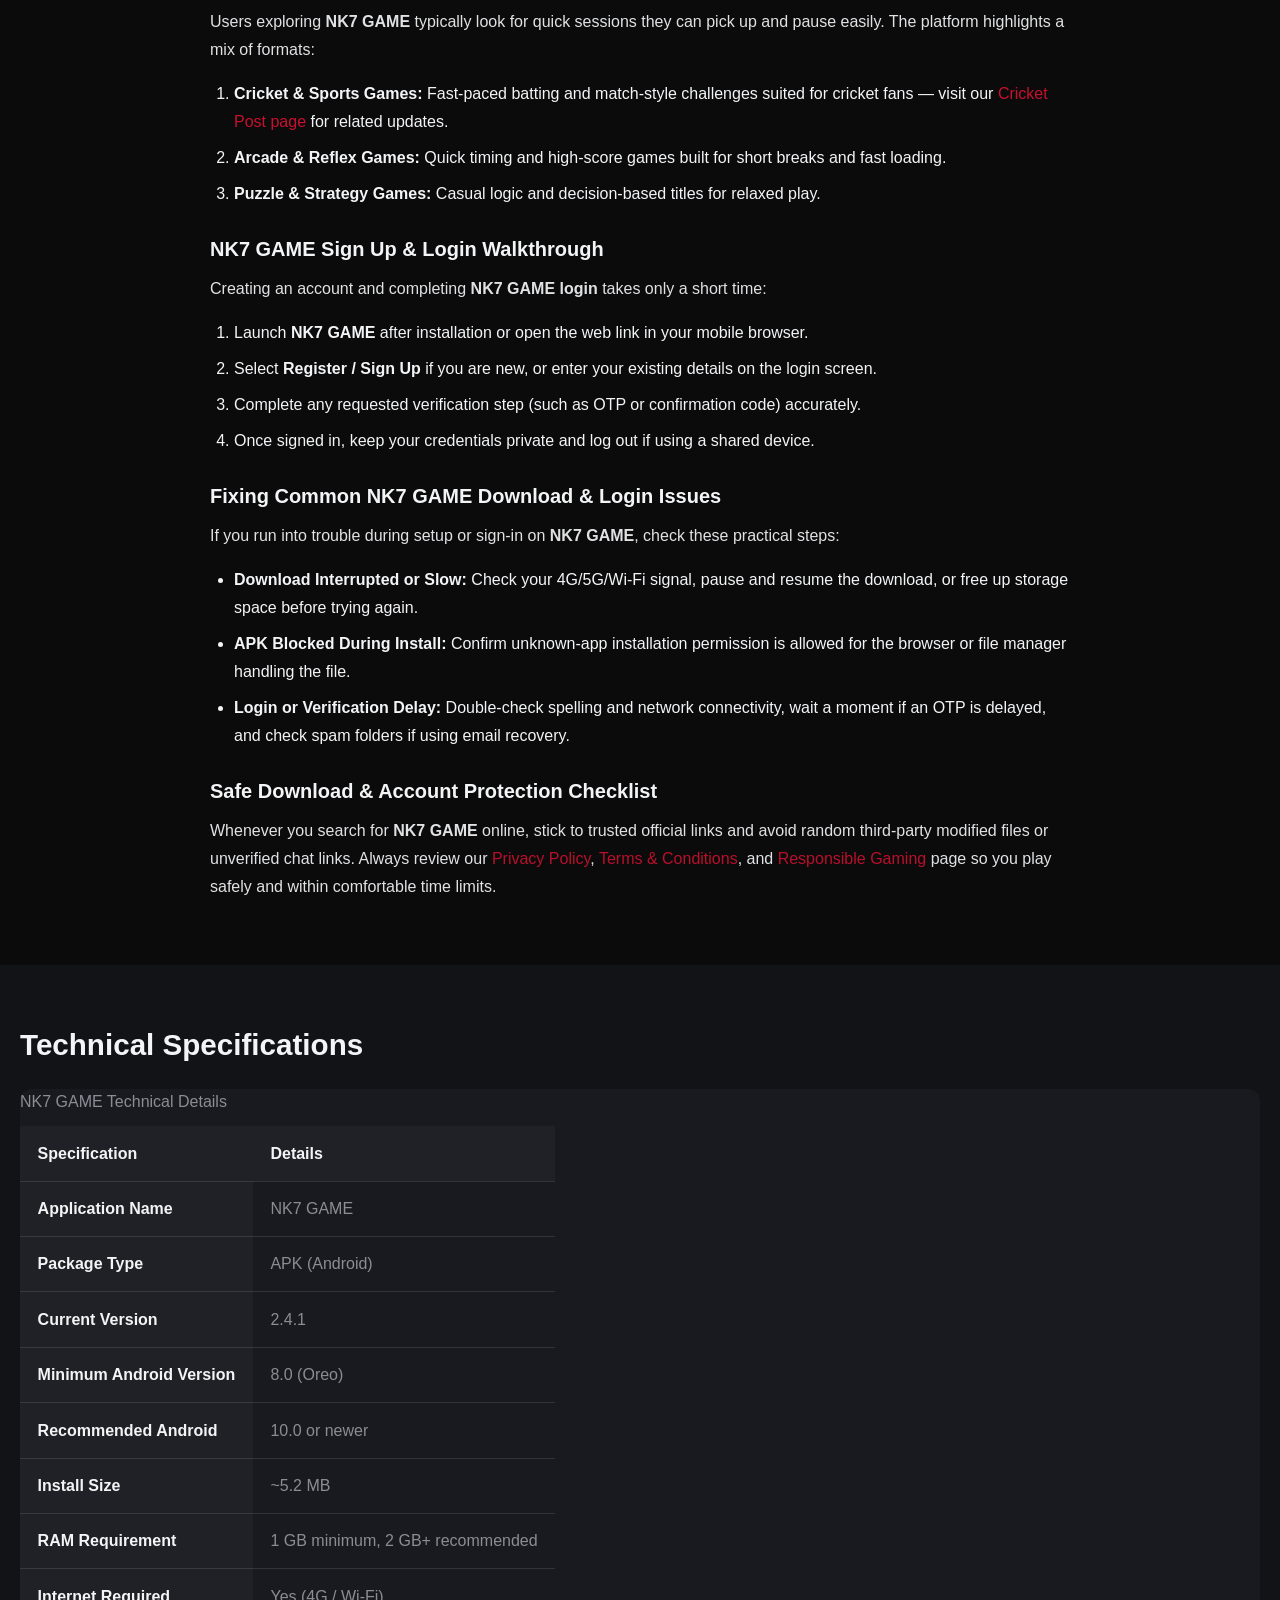
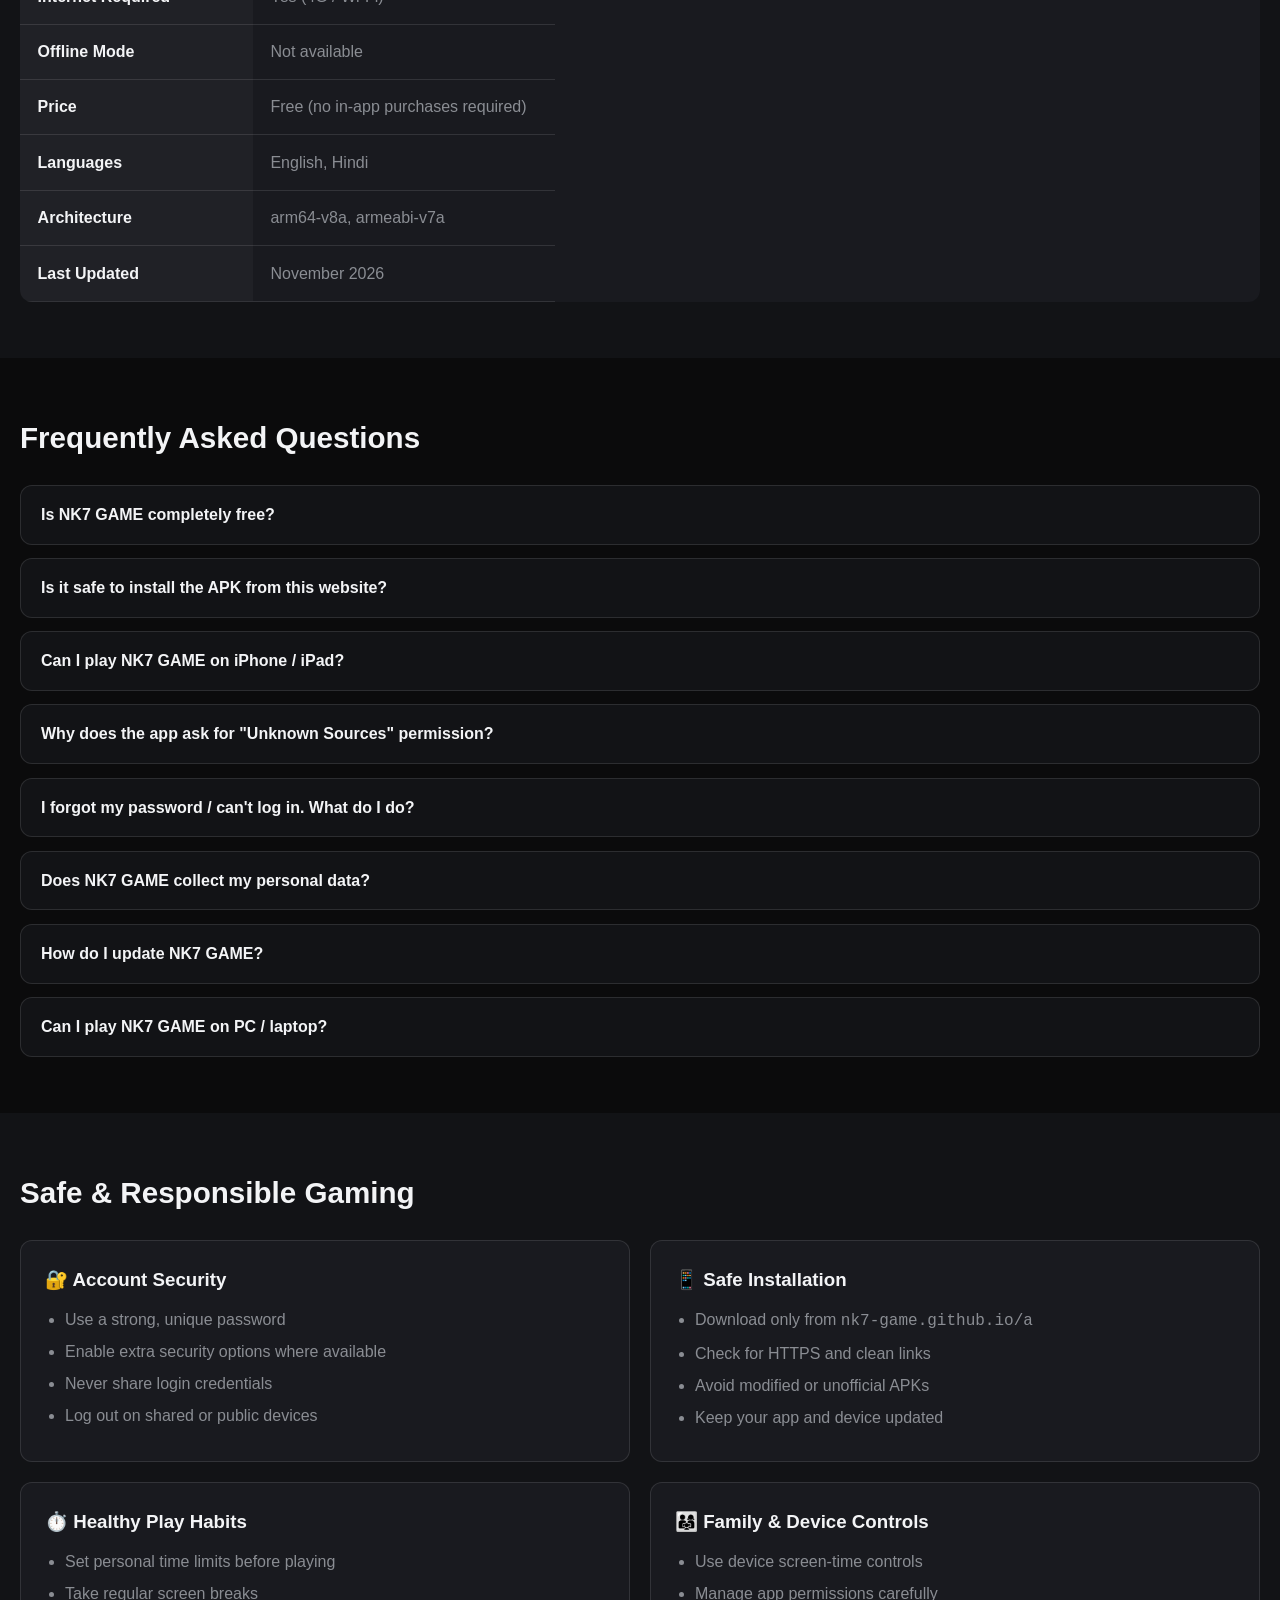
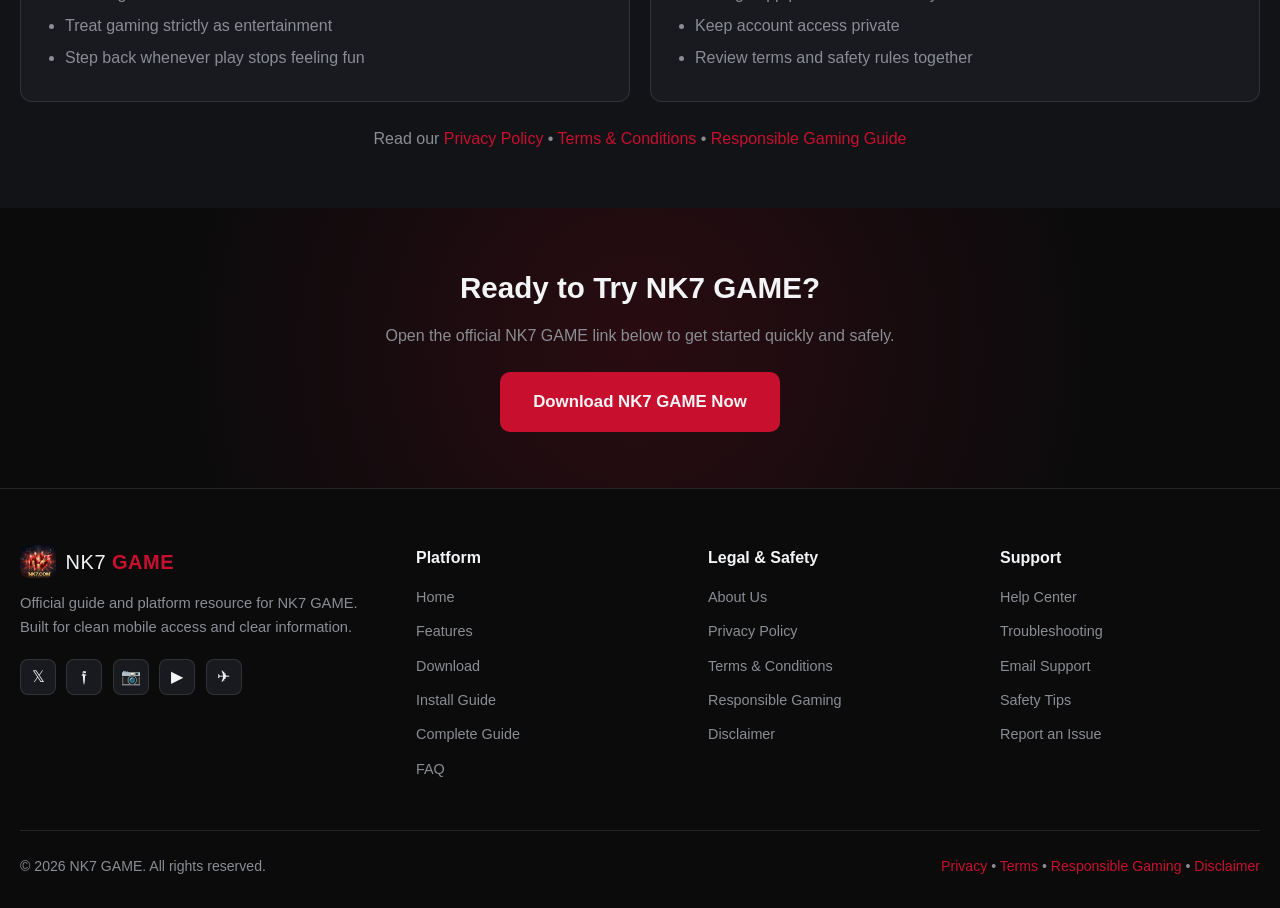
==== commit 2d2d0079: "Update index.html" ====
--- a/index.html
+++ b/index.html
@@ -6,9 +6,9 @@
 <meta http-equiv="X-UA-Compatible" content="IE=edge">
 
 <!-- Primary SEO Meta Tags -->
-<title>NK7 GAME APK Download (Latest Version 2026) – Official Free Install Guide</title>
-<meta name="description" content="Download NK7 GAME APK (v2.4.1) — the free, lightweight mobile gaming app for Android 8.0+. Read the complete guide on features, safe installation, gameplay modes, and troubleshooting.">
-<meta name="keywords" content="nk7, nk7 game, nk7 game apk, nk7 download, nk7 app, free mobile games, cricket games, arcade games, nk7 login">
+<title>NK7 GAME – Official APK Download (v2.4.1), Login &amp; Complete Guide (2026)</title>
+<meta name="description" content="NK7 GAME official guide: download NK7 GAME APK (v2.4.1) free for Android 8.0+, check step-by-step installation, explore 50+ games, login help, and safe play tips.">
+<meta name="keywords" content="nk7 game, nk7, nk7 game apk, nk7 game download, nk7 app, nk7 game login, free mobile games, cricket games, arcade games">
 <meta name="author" content="NK7 Official">
 <meta name="theme-color" content="#0b0b0c">
 <meta name="robots" content="index, follow, max-snippet:-1, max-image-preview:large, max-video-preview:-1">
@@ -25,6 +25,7 @@
 
 <!-- Site Icon / Favicon & Touch Icons -->
 <link rel="icon" type="image/webp" href="nk7-logo.webp" sizes="32x32">
+<link rel="shortcut icon" type="image/webp" href="nk7-logo.webp">
 <link rel="apple-touch-icon" sizes="180x180" href="nk7-logo.webp">
 <link rel="manifest" href="manifest.json">
 
@@ -32,7 +33,7 @@
 <meta property="og:type" content="article">
 <meta property="og:url" content="https://nk7-game.github.io/a/">
 <meta property="og:title" content="NK7 GAME – Official Download, Features & Complete Guide (2026)">
-<meta property="og:description" content="Download NK7 GAME app, install APK safely, explore 50+ cricket and arcade games, and play responsibly. Complete official guide.">
+<meta property="og:description" content="Complete NK7 GAME guide: safe APK download, step-by-step setup, 50+ arcade and cricket games, login tips, and responsible gaming.">
 <meta property="og:image" content="https://nk7-game.github.io/a/nk7-logo.webp">
 <meta property="og:image:width" content="1200">
 <meta property="og:image:height" content="630">
@@ -43,8 +44,8 @@
 <meta name="twitter:card" content="summary_large_image">
 <meta name="twitter:site" content="@nk7game">
 <meta name="twitter:url" content="https://nk7-game.github.io/a/">
-<meta name="twitter:title" content="NK7 GAME – Official Download, Features & Complete Guide">
-<meta name="twitter:description" content="Download NK7 GAME app, install APK safely, explore features and play responsibly.">
+<meta name="twitter:title" content="NK7 GAME – Official APK Download & Complete Guide">
+<meta name="twitter:description" content="Download NK7 GAME APK safely, explore features, check install steps, and play responsibly.">
 <meta name="twitter:image" content="https://nk7-game.github.io/a/nk7-logo.webp">
 <meta name="google-site-verification" content="ZnXlmwwipOGv0z8ppoP6RSLUHycZhqRg2V5y8UsCANY" />
 
@@ -185,7 +186,7 @@
 <!-- Stylesheet -->
 <link rel="stylesheet" href="style.css">
 
-<!-- Mobile Image Fit, Smaller Emojis & SEO Article Styling -->
+<!-- Mobile Image Fit, Captions & SEO Article Styling -->
 <style>
   html, body {
     max-width: 100% !important;
@@ -206,6 +207,13 @@
     box-sizing: border-box !important;
   }
 
+  .media-caption {
+    margin-top: 0.65rem;
+    font-size: 0.88rem;
+    opacity: 0.8;
+    text-align: center;
+  }
+
   .about-grid,
   .container {
     max-width: 100% !important;
@@ -289,7 +297,7 @@
 <header class="site-header" role="banner">
 <nav class="nav container" aria-label="Main navigation">
 <a class="brand" href="./" aria-label="NK7 GAME Home">
-<img src="nk7-logo.webp" alt="NK7 GAME logo" width="36" height="36" aria-hidden="true">
+<img src="nk7-logo.webp" alt="NK7 GAME site icon and logo" width="36" height="36">
 <span>NK7 <b>GAME</b></span>
 </a>
 <button class="nav-toggle" id="navToggle" aria-label="Open menu" aria-expanded="false" aria-controls="navLinks">
@@ -318,9 +326,9 @@
 <section class="hero" aria-labelledby="hero-title">
 <div class="container">
 <div class="hero-content">
-<p class="eyebrow">Official Platform Guide • Updated November 2026</p>
-<h1 id="hero-title">NK7 Game APK Download (Latest Version) – Free Install Guide</h1>
-<p class="hero-lede">Everything about <strong>NK7 GAME</strong> in one place: download the app, install the APK safely, explore features, and play responsibly on your mobile device.</p>
+<p class="eyebrow">Official NK7 GAME Guide • Updated November 2026</p>
+<h1 id="hero-title">NK7 GAME APK Download (Latest Version) – Free Install &amp; Login Guide</h1>
+<p class="hero-lede">Everything about <strong>NK7 GAME</strong> in one place: download the official APK safely, follow easy installation steps, explore 50+ games, and play responsibly on mobile.</p>
 <div class="hero-cta">
 <a class="btn btn-primary" href="https://nk7-game.github.io/a/index.html?inviteCode=HEMZ26N&from=app" target="_blank" rel="noopener noreferrer">Download NK7 GAME</a>
 <a class="btn btn-secondary" href="#install">Installation Guide</a>
@@ -336,9 +344,9 @@
 <figure class="hero-figure">
 <picture>
 <source srcset="nk7-logo.webp" type="image/webp">
-<img src="nk7-logo.webp" alt="NK7 GAME logo - official branding and app icon" width="600" height="400" loading="eager" fetchpriority="high">
+<img src="nk7-logo.webp" alt="NK7 GAME official logo and app icon" width="600" height="400" loading="eager" fetchpriority="high">
 </picture>
-<figcaption class="sr-only">NK7 GAME logo</figcaption>
+<figcaption class="media-caption">NK7 GAME official site icon and branding for mobile gaming.</figcaption>
 </figure>
 </div>
 </section>
@@ -351,7 +359,7 @@
 <div class="stat-card">
 <div class="stat-icon" aria-hidden="true">📱</div>
 <div class="stat-value">5.2 MB</div>
-<div class="stat-label">App Size</div>
+<div class="stat-label">NK7 GAME APK Size</div>
 </div>
 <div class="stat-card">
 <div class="stat-icon" aria-hidden="true">⚡</div>
@@ -379,20 +387,20 @@
 <div class="about-content">
 <h2 id="about-title" class="section-title">What is NK7 GAME?</h2>
 <p><strong>NK7 GAME</strong> is a free, lightweight online gaming platform built for mobile players who want instant access to fun, fast-paced games without heavy downloads or complex setups.</p>
-<p>Designed with a mobile-first approach, NK7 GAME offers a clean interface, one-tap login, and a growing library of games — from quick arcade titles to cricket-themed experiences perfect for IPL season.</p>
+<p>Designed with a mobile-first approach, NK7 GAME offers a clean interface, quick login, and a growing library of games — from quick arcade titles to cricket-themed experiences for match days.</p>
 <ul class="feature-list">
 <li><strong>Free to download &amp; play</strong> — No hidden costs, no pay-to-win mechanics.</li>
 <li><strong>Lightweight APK (~5.2 MB)</strong> — Runs smoothly even on budget Android devices.</li>
-<li><strong>One-tap authentication</strong> — Sign in once, stay logged in securely.</li>
-<li><strong>Regular updates</strong> — New games and features added monthly.</li>
+<li><strong>Quick authentication</strong> — Sign in easily and keep your session secure.</li>
+<li><strong>Regular updates</strong> — Fresh titles and improvements added regularly.</li>
 </ul>
 </div>
 <figure class="about-figure">
 <picture>
 <source srcset="das.webp" type="image/webp">
-<img src="das.webp" alt="Illustration showing NK7 GAME app icons, mobile screens with game graphics, and a shield representing security" width="500" height="350" loading="lazy">
+<img src="das.webp" alt="NK7 GAME mobile interface overview, game icons, and security shield" width="500" height="350" loading="lazy">
 </picture>
-<figcaption class="sr-only">NK7 GAME platform illustration showing mobile app interface, game variety icons, and security badge representing safe, lightweight gaming.</figcaption>
+<figcaption class="media-caption">NK7 GAME interface preview highlighting lightweight mobile play and account safety.</figcaption>
 </figure>
 </div>
 </div>
@@ -406,32 +414,32 @@
 <article class="feature-card">
 <div class="feature-icon" aria-hidden="true">🚀</div>
 <h3>Instant Play</h3>
-<p>No lengthy registration — download, install, and start playing in under a minute.</p>
+<p>No lengthy registration — download NK7 GAME, install, and start playing quickly.</p>
 </article>
 <article class="feature-card">
 <div class="feature-icon" aria-hidden="true">📱</div>
 <h3>Mobile-First Design</h3>
-<p>Interface optimized for touch screens — no zooming, no horizontal scrolling.</p>
+<p>Interface optimized for touch screens across phones and tablets without awkward zooming.</p>
 </article>
 <article class="feature-card">
 <div class="feature-icon" aria-hidden="true">⚡</div>
 <h3>Lightning Fast</h3>
-<p>Games load in seconds on 4G/5G; optimized for low-end devices and weak connections.</p>
+<p>Games load quickly on 4G/5G and Wi-Fi, built to stay smooth even on modest connections.</p>
 </article>
 <article class="feature-card">
 <div class="feature-icon" aria-hidden="true">🔐</div>
 <h3>Secure Account</h3>
-<p>Encrypted login, session management, and no password sharing with third parties.</p>
+<p>Protected NK7 GAME login, session handling, and clear privacy practices.</p>
 </article>
 <article class="feature-card">
 <div class="feature-icon" aria-hidden="true">🎯</div>
 <h3>Curated Game Library</h3>
-<p>50+ hand-picked games including cricket, arcade, puzzle, and strategy titles.</p>
+<p>50+ selected games covering cricket, arcade, puzzle, and strategy formats.</p>
 </article>
 <article class="feature-card">
 <div class="feature-icon" aria-hidden="true">🔄</div>
-<h3>Auto Updates</h3>
-<p>Get new games and security patches automatically via the official site.</p>
+<h3>Easy Updates</h3>
+<p>Stay current with new games and app updates from the official NK7 GAME page.</p>
 </article>
 </div>
 </div>
@@ -443,7 +451,7 @@
 <div class="download-card">
 <div class="download-content">
 <h2 id="download-title" class="section-title">Download NK7 GAME</h2>
-<p>Get the official NK7 GAME APK directly from our secure servers. The file is scanned for safety and always up to date.</p>
+<p>Get the official NK7 GAME APK from our link below and follow the guide to install safely on compatible Android devices.</p>
 <div class="download-meta">
 <span class="meta-item"><strong>Version:</strong> 2.4.1</span>
 <span class="meta-item"><strong>Size:</strong> 5.2 MB</span>
@@ -471,41 +479,41 @@
 <div class="step-number">1</div>
 <div class="step-content">
 <h3>Download the APK</h3>
-<p>Tap the download button above. The file (<code>nk7-game-v2.4.1.apk</code>) will save to your <strong>Downloads</strong> folder.</p>
+<p>Tap the NK7 GAME download button above so the installer file saves to your <strong>Downloads</strong> folder.</p>
 </div>
 </li>
 <li class="step-item">
 <div class="step-number">2</div>
 <div class="step-content">
 <h3>Open File Manager</h3>
-<p>Navigate to <strong>Downloads</strong> and locate <code>nk7-game-v2.4.1.apk</code>. Tap to open.</p>
+<p>Open <strong>Downloads</strong> or your file manager and tap the downloaded <strong>NK7 GAME</strong> APK file.</p>
 </div>
 </li>
 <li class="step-item">
 <div class="step-number">3</div>
 <div class="step-content">
 <h3>Allow Unknown Sources</h3>
-<p>If prompted, go to <strong>Settings → Security → Install unknown apps</strong> and enable permission for your browser or file manager.</p>
+<p>If prompted, go to <strong>Settings → Security → Install unknown apps</strong> and allow permission for your browser or file manager.</p>
 </div>
 </li>
 <li class="step-item">
 <div class="step-number">4</div>
 <div class="step-content">
 <h3>Install the App</h3>
-<p>Tap <strong>Install</strong>. Wait for the process to complete (usually 10–15 seconds).</p>
+<p>Tap <strong>Install</strong> and wait a few moments for setup to finish.</p>
 </div>
 </li>
 <li class="step-item">
 <div class="step-number">5</div>
 <div class="step-content">
 <h3>Launch &amp; Play</h3>
-<p>Open <strong>NK7 GAME</strong> from your app drawer. Sign up or log in and start playing!</p>
+<p>Open <strong>NK7 GAME</strong>, sign up or log in to your account, and explore available games.</p>
 </div>
 </li>
 </ol>
 
 <div class="install-tip">
-<strong>💡 Tip:</strong> If "Install" is greyed out, ensure you granted permission to the <em>specific app</em> (Chrome, Files, etc.) that opened the APK.
+<strong>💡 Tip:</strong> If "Install" looks disabled, check that permission is enabled for the exact app (such as Chrome or Files) opening the APK.
 </div>
 </div>
 </section>
@@ -515,62 +523,62 @@
 <div class="container">
 <div class="seo-article-wrapper">
 <header>
-<h2 id="article-main-title" class="section-title">Complete Guide to NK7 GAME App: Gameplay, Performance &amp; Safety Review (2026)</h2>
+<h2 id="article-main-title" class="section-title">NK7 GAME Complete Guide: Features, APK Install, Login &amp; Safety Tips</h2>
 <div class="article-meta">
 <span><strong>Published by:</strong> NK7 Editorial Team</span>
 <span><strong>Last Updated:</strong> <time datetime="2026-11-26">November 26, 2026</time></span>
-<span><strong>Reading Time:</strong> 4 mins</span>
+<span><strong>Reading Time:</strong> 5 mins</span>
 </div>
 </header>
 
-<p>Mobile gaming has grown rapidly across India and worldwide, yet many modern gaming apps consume several gigabytes of storage and drain battery life within minutes. <strong>NK7 GAME</strong> was built specifically to solve this challenge. With an ultra-compact footprint of roughly <strong>5.2 MB</strong>, the NK7 Game app delivers instant access to cricket, arcade, puzzle, and casual strategy titles on almost any Android smartphone.</p>
+<p>Looking for a lightweight mobile gaming option that does not fill up your phone storage? <strong>NK7 GAME</strong> is designed for players who want fast-loading mini-games across arcade, cricket, puzzle, and casual strategy categories. With a compact ~<strong>5.2 MB</strong> APK footprint and a mobile-first layout, <strong>NK7 GAME</strong> aims to run smoothly across Android smartphones and mobile browsers without heavy system requirements.</p>
 
 <nav class="toc-box" aria-label="Article Table of Contents">
-<strong>In This Guide:</strong>
-<ul>
-<li><a href="#why-choose-nk7">Why Players Choose NK7 GAME Over Heavy Apps</a></li>
-<li><a href="#game-categories">Popular Game Categories Available on NK7</a></li>
-<li><a href="#account-setup">How to Create an Account &amp; Complete NK7 Login</a></li>
-<li><a href="#troubleshooting">Common Installation &amp; Login Troubleshooting</a></li>
-<li><a href="#security-verification">How to Verify Genuine NK7 APK Files</a></li>
+<strong>In This NK7 GAME Guide:</strong>
+<ul>
+<li><a href="#why-choose-nk7">Why Players Look for NK7 GAME</a></li>
+<li><a href="#game-categories">Game Modes &amp; Categories in NK7 GAME</a></li>
+<li><a href="#account-setup">NK7 GAME Sign Up &amp; Login Walkthrough</a></li>
+<li><a href="#troubleshooting">Fixing Common NK7 GAME Download &amp; Login Issues</a></li>
+<li><a href="#security-verification">Safe Download &amp; Account Protection Checklist</a></li>
 </ul>
 </nav>
 
-<h3 id="why-choose-nk7">Why Players Choose NK7 GAME Over Heavy Apps</h3>
-<p>Most entry-level and mid-range Android smartphones run out of internal storage quickly due to system updates, photos, and messaging media. Instead of forcing users to clear storage space, <strong>NK7 GAME</strong> uses cloud-assisted asset loading. When you install the base APK, only core interface components are stored locally, while individual mini-games stream on demand over 4G, 5G, or Wi-Fi.</p>
-<ul>
-<li><strong>Low RAM &amp; Battery Footprint:</strong> Runs smoothly on devices with 2 GB RAM and Android 8.0 (Oreo) or higher without overheating.</li>
-<li><strong>Data-Friendly Architecture:</strong> Optimized asset compression keeps mobile data usage minimal during extended gaming sessions.</li>
-<li><strong>Zero Bloatware:</strong> Clean navigation with no intrusive background services running when the app is closed.</li>
-</ul>
-
-<h3 id="game-categories">Popular Game Categories Available on NK7</h3>
-<p>The NK7 platform curates over 50 browser-ready and native-accelerated titles designed for short, engaging play sessions:</p>
+<h3 id="why-choose-nk7">Why Players Look for NK7 GAME</h3>
+<p>Many modern mobile games require large initial downloads, high RAM, and frequent heavy patches that eat into storage and battery life. <strong>NK7 GAME</strong> focuses on a streamlined experience tailored for everyday mobile users:</p>
+<ul>
+<li><strong>Compact Storage Footprint:</strong> Around 5.2 MB base install size makes <strong>NK7 GAME</strong> practical for phones with limited free space.</li>
+<li><strong>Responsive Mobile Layout:</strong> Menus, buttons, and game cards are structured for one-handed mobile browsing and touch controls.</li>
+<li><strong>Low-Friction Access:</strong> Quick navigation between game categories, install instructions, and account options.</li>
+</ul>
+
+<h3 id="game-categories">Game Modes &amp; Categories in NK7 GAME</h3>
+<p>Users exploring <strong>NK7 GAME</strong> typically look for quick sessions they can pick up and pause easily. The platform highlights a mix of formats:</p>
 <ol>
-<li><strong>Cricket &amp; Sports Challenges:</strong> Fast over-based batting games, super-over chase modes, and tournament leaderboards tailored for cricket fans. Check out our dedicated <a href="cricket-post.html">Cricket Post section</a> for match-day specials.</li>
-<li><strong>Classic Arcade &amp; Reflex Games:</strong> High-score runner, brick-breaker, and timing-based challenges that load in under two seconds.</li>
-<li><strong>Board, Card &amp; Strategy Titles:</strong> Turn-based tactical games and number puzzles that test focus and decision-making.</li>
+<li><strong>Cricket &amp; Sports Games:</strong> Fast-paced batting and match-style challenges suited for cricket fans — visit our <a href="cricket-post.html">Cricket Post page</a> for related updates.</li>
+<li><strong>Arcade &amp; Reflex Games:</strong> Quick timing and high-score games built for short breaks and fast loading.</li>
+<li><strong>Puzzle &amp; Strategy Games:</strong> Casual logic and decision-based titles for relaxed play.</li>
 </ol>
 
-<h3 id="account-setup">How to Create an Account &amp; Complete NK7 Login</h3>
-<p>Setting up your profile on the NK7 Game app takes less than a minute and keeps your progress synced across sessions:</p>
+<h3 id="account-setup">NK7 GAME Sign Up &amp; Login Walkthrough</h3>
+<p>Creating an account and completing <strong>NK7 GAME login</strong> takes only a short time:</p>
 <ol>
-<li>Open the installed <strong>NK7 GAME</strong> app from your Android home screen.</li>
-<li>Tap <strong>Register / Sign Up</strong> and enter a valid mobile number or email address along with a strong password.</li>
-<li>Verify your account via the one-time verification code (OTP) sent to your device.</li>
-<li>Once verified, use the same credentials anytime on the <strong>NK7 Login</strong> screen to access your dashboard.</li>
+<li>Launch <strong>NK7 GAME</strong> after installation or open the web link in your mobile browser.</li>
+<li>Select <strong>Register / Sign Up</strong> if you are new, or enter your existing details on the login screen.</li>
+<li>Complete any requested verification step (such as OTP or confirmation code) accurately.</li>
+<li>Once signed in, keep your credentials private and log out if using a shared device.</li>
 </ol>
 
-<h3 id="troubleshooting">Common Installation &amp; Login Troubleshooting</h3>
-<p>If you experience any issues while installing or opening the NK7 Game APK, try these quick fixes:</p>
-<ul>
-<li><strong>"App Not Installed" Error:</strong> Make sure you have at least 100 MB of free storage space and delete any older corrupted APK files from your <em>Downloads</em> folder before retrying.</li>
-<li><strong>Slow Loading on Mobile Data:</strong> Switch airplane mode on and off to refresh your 4G/5G network, or clear the app cache via <em>Settings → Apps → NK7 GAME → Storage → Clear Cache</em>.</li>
-<li><strong>OTP Not Received:</strong> Wait 60 seconds before requesting a resend and ensure Do Not Disturb (DND) or SMS spam filters are not blocking automated messages.</li>
-</ul>
-
-<h3 id="security-verification">How to Verify Genuine NK7 APK Files</h3>
-<p>Because Android APK files distributed outside the Google Play Store can sometimes be copied by unofficial websites, always confirm that you are downloading directly from <strong>nk7-game.github.io/a</strong>. Never install modified ("mod") versions from unknown Telegram groups or third-party file hosts, as they can compromise your account credentials and device privacy. For full details on data handling and player protection, review our <a href="privacy-policy.html">Privacy Policy</a> and <a href="responsible-gaming.html">Responsible Gaming</a> guidelines.</p>
+<h3 id="troubleshooting">Fixing Common NK7 GAME Download &amp; Login Issues</h3>
+<p>If you run into trouble during setup or sign-in on <strong>NK7 GAME</strong>, check these practical steps:</p>
+<ul>
+<li><strong>Download Interrupted or Slow:</strong> Check your 4G/5G/Wi-Fi signal, pause and resume the download, or free up storage space before trying again.</li>
+<li><strong>APK Blocked During Install:</strong> Confirm unknown-app installation permission is allowed for the browser or file manager handling the file.</li>
+<li><strong>Login or Verification Delay:</strong> Double-check spelling and network connectivity, wait a moment if an OTP is delayed, and check spam folders if using email recovery.</li>
+</ul>
+
+<h3 id="security-verification">Safe Download &amp; Account Protection Checklist</h3>
+<p>Whenever you search for <strong>NK7 GAME</strong> online, stick to trusted official links and avoid random third-party modified files or unverified chat links. Always review our <a href="privacy-policy.html">Privacy Policy</a>, <a href="terms-conditions.html">Terms &amp; Conditions</a>, and <a href="responsible-gaming.html">Responsible Gaming</a> page so you play safely and within comfortable time limits.</p>
 </div>
 </div>
 </article>
@@ -619,49 +627,49 @@
 <details class="faq-item">
 <summary>Is it safe to install the APK from this website?</summary>
 <div class="faq-answer">
-<p>Absolutely — <strong>only if you download from nk7-game.github.io/a</strong>. We scan every build before release. Third-party APK mirrors (APKPure, APKMirror, Telegram channels, etc.) may contain modified or malicious code. Always verify the URL is <code>https://nk7-game.github.io/a</code> before downloading.</p>
+<p>Only download from the official NK7 GAME link on <code>nk7-game.github.io/a</code>. Avoid third-party mirror sites or modified APKs from unknown sources, and always verify the URL before downloading.</p>
 </div>
 </details>
 
 <details class="faq-item">
 <summary>Can I play NK7 GAME on iPhone / iPad?</summary>
 <div class="faq-answer">
-<p>Currently NK7 GAME is Android-only. iOS users can access the web version at <code>nk7-game.github.io/a</code> through Safari or Chrome — no installation needed. An iOS app is on our roadmap.</p>
+<p>Currently NK7 GAME is built for Android. iOS users can open <code>nk7-game.github.io/a</code> in Safari or Chrome on mobile to view the guide and web access options.</p>
 </div>
 </details>
 
 <details class="faq-item">
 <summary>Why does the app ask for "Unknown Sources" permission?</summary>
 <div class="faq-answer">
-<p>Android requires this for any app installed outside the Play Store. Since NK7 GAME is distributed directly from our website (to keep it free and lightweight), you must allow installation from your browser or file manager <strong>one time only</strong>.</p>
+<p>Android asks for permission whenever you install an APK file outside the Play Store. Enable it only for the browser or file manager you trust to install the file.</p>
 </div>
 </details>
 
 <details class="faq-item">
 <summary>I forgot my password / can't log in. What do I do?</summary>
 <div class="faq-answer">
-<p>On the login screen, tap <strong>"Forgot Password?"</strong> and enter your registered email. You'll receive a reset link. If you don't see the email, check spam/junk. Still stuck? Use the in-app live chat or email <code>support@nk7.com</code>.</p>
+<p>Use the password reset or recovery option on the login screen, check spam/junk folders if using email, or reach out via <code>support@nk7.com</code>.</p>
 </div>
 </details>
 
 <details class="faq-item">
 <summary>Does NK7 GAME collect my personal data?</summary>
 <div class="faq-answer">
-<p>We collect only what's needed: account info (email/username), game progress, and basic technical logs for security. We <strong>never sell your data</strong>. Read our full <a href="privacy-policy.html">Privacy Policy</a> for details.</p>
+<p>We collect only basic details needed for account functionality, progress, and security. Read our full <a href="privacy-policy.html">Privacy Policy</a> for complete details.</p>
 </div>
 </details>
 
 <details class="faq-item">
 <summary>How do I update NK7 GAME?</summary>
 <div class="faq-answer">
-<p>Visit <code>nk7-game.github.io/a</code> and download the latest APK. Install it over the existing app — your data and login are preserved. The app also shows an in-app banner when a new version is available.</p>
+<p>Visit <code>nk7-game.github.io/a</code> for the latest version info and install the updated APK over the existing build when released.</p>
 </div>
 </details>
 
 <details class="faq-item">
 <summary>Can I play NK7 GAME on PC / laptop?</summary>
 <div class="faq-answer">
-<p>Yes, via Android emulators like BlueStacks, LDPlayer, or Nox. Install the APK inside the emulator. For best performance, allocate at least 2 GB RAM and 2 CPU cores to the emulator.</p>
+<p>Android emulators such as BlueStacks or LDPlayer can run Android apps on desktop, though performance depends on your computer's RAM and CPU resources.</p>
 </div>
 </details>
 </div>
@@ -677,36 +685,36 @@
 <h3>🔐 Account Security</h3>
 <ul>
 <li>Use a strong, unique password</li>
-<li>Enable 2FA in Settings → Security</li>
+<li>Enable extra security options where available</li>
 <li>Never share login credentials</li>
-<li>Log out on shared/public devices</li>
+<li>Log out on shared or public devices</li>
 </ul>
 </article>
 <article class="safety-card">
 <h3>📱 Safe Installation</h3>
 <ul>
 <li>Download only from <code>nk7-game.github.io/a</code></li>
-<li>Verify HTTPS and valid certificate</li>
-<li>Don't install modified/cracked APKs</li>
-<li>Keep the app updated</li>
+<li>Check for HTTPS and clean links</li>
+<li>Avoid modified or unofficial APKs</li>
+<li>Keep your app and device updated</li>
 </ul>
 </article>
 <article class="safety-card">
 <h3>⏱️ Healthy Play Habits</h3>
 <ul>
-<li>Set daily time limits in Settings</li>
-<li>Take breaks every 45 minutes</li>
-<li>Don't chase losses — it's entertainment</li>
-<li>Use self-exclusion if needed</li>
+<li>Set personal time limits before playing</li>
+<li>Take regular screen breaks</li>
+<li>Treat gaming strictly as entertainment</li>
+<li>Step back whenever play stops feeling fun</li>
 </ul>
 </article>
 <article class="safety-card">
-<h3>👨‍👩‍👧 Parental Controls</h3>
-<ul>
-<li>PIN-protected settings</li>
-<li>Daily play time limits</li>
-<li>Purchase restrictions</li>
-<li>Content filtering options</li>
+<h3>👨‍👩‍👧 Family &amp; Device Controls</h3>
+<ul>
+<li>Use device screen-time controls</li>
+<li>Manage app permissions carefully</li>
+<li>Keep account access private</li>
+<li>Review terms and safety rules together</li>
 </ul>
 </article>
 </div>
@@ -719,8 +727,8 @@
 <!-- CTA Section -->
 <section class="cta-section" aria-labelledby="cta-title">
 <div class="container">
-<h2 id="cta-title" class="section-title">Ready to Play?</h2>
-<p>Join thousands of players enjoying NK7 GAME today. Free, fast, and secure.</p>
+<h2 id="cta-title" class="section-title">Ready to Try NK7 GAME?</h2>
+<p>Open the official NK7 GAME link below to get started quickly and safely.</p>
 <a class="btn btn-primary btn-lg" href="https://nk7-game.github.io/a/index.html?inviteCode=HEMZ26N&from=app" target="_blank" rel="noopener noreferrer">Download NK7 GAME Now</a>
 </div>
 </section>
@@ -733,10 +741,10 @@
 <div class="footer-grid">
 <div class="footer-brand">
 <a href="./" class="brand" aria-label="NK7 GAME Home">
-<img src="nk7-logo.webp" alt="NK7 GAME logo" width="36" height="36" aria-hidden="true">
+<img src="nk7-logo.webp" alt="NK7 GAME site icon" width="36" height="36">
 <span>NK7 <b>GAME</b></span>
 </a>
-<p>Official platform for free, lightweight mobile gaming. Fast, secure, and built for players.</p>
+<p>Official guide and platform resource for NK7 GAME. Built for clean mobile access and clear information.</p>
 <div class="social-links">
 <a href="#" aria-label="NK7 GAME on Twitter">𝕏</a>
 <a href="#" aria-label="NK7 GAME on Facebook">𝖋</a>
@@ -772,11 +780,11 @@
 <nav class="footer-nav" aria-label="Support">
 <h3>Support</h3>
 <ul>
-<li><a href="#">Help Center</a></li>
-<li><a href="#">Live Chat</a></li>
+<li><a href="#faq">Help Center</a></li>
+<li><a href="#troubleshooting">Troubleshooting</a></li>
 <li><a href="mailto:support@nk7.com">Email Support</a></li>
-<li><a href="#">Community Forum</a></li>
-<li><a href="#">Report an Issue</a></li>
+<li><a href="#safety">Safety Tips</a></li>
+<li><a href="mailto:support@nk7.com">Report an Issue</a></li>
 </ul>
 </nav>
 </div>
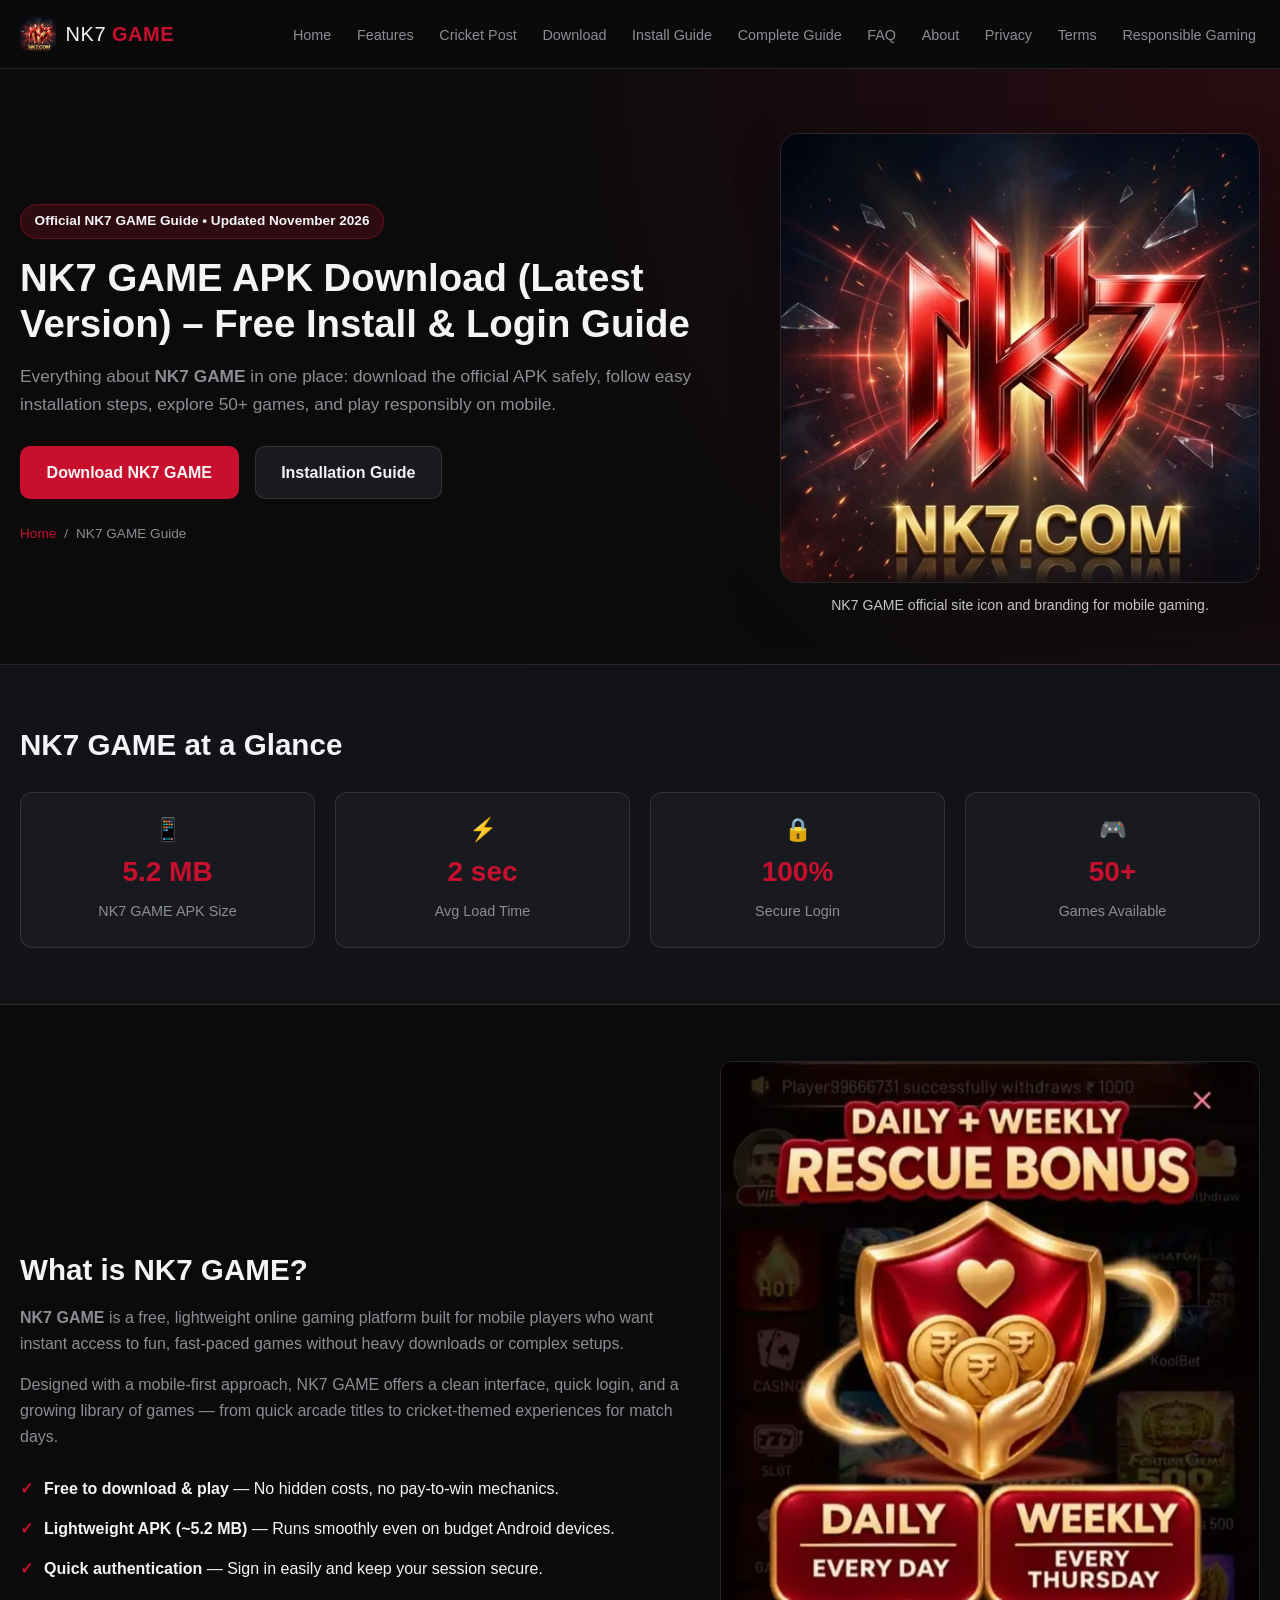
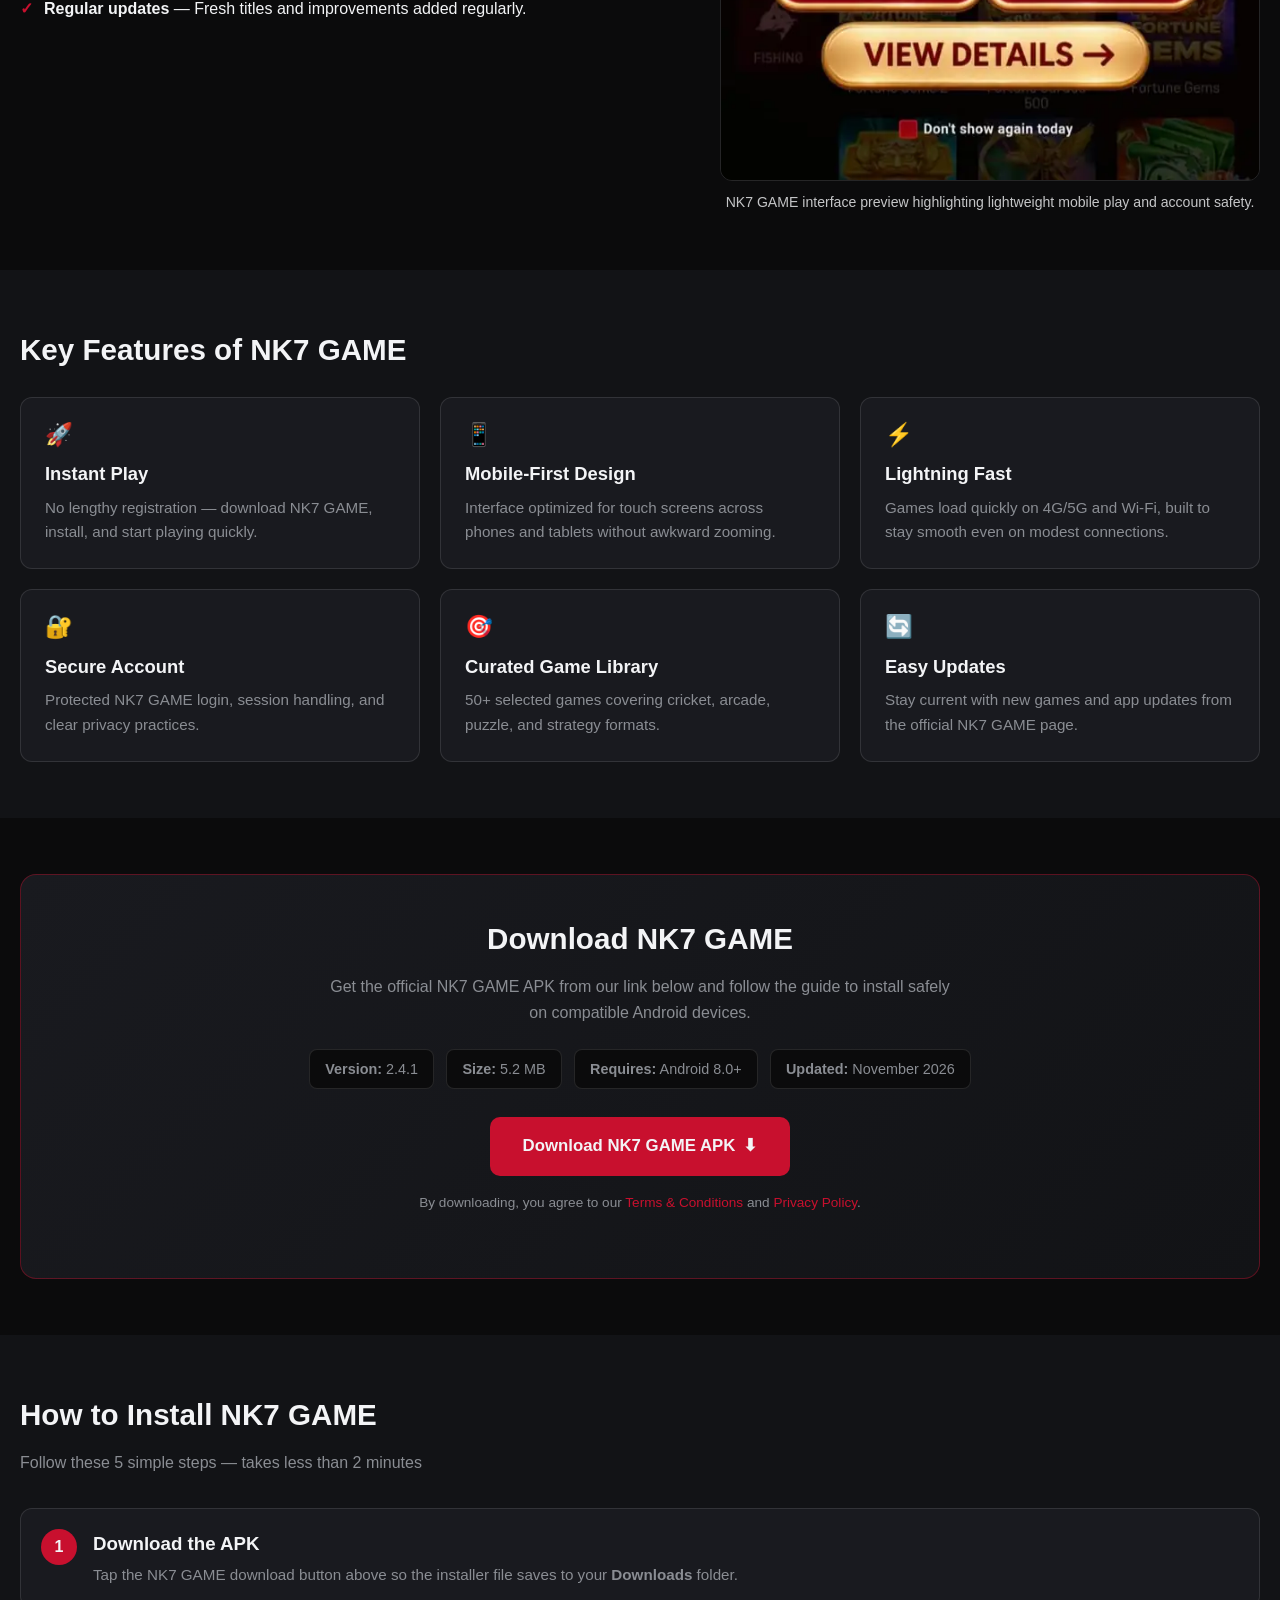
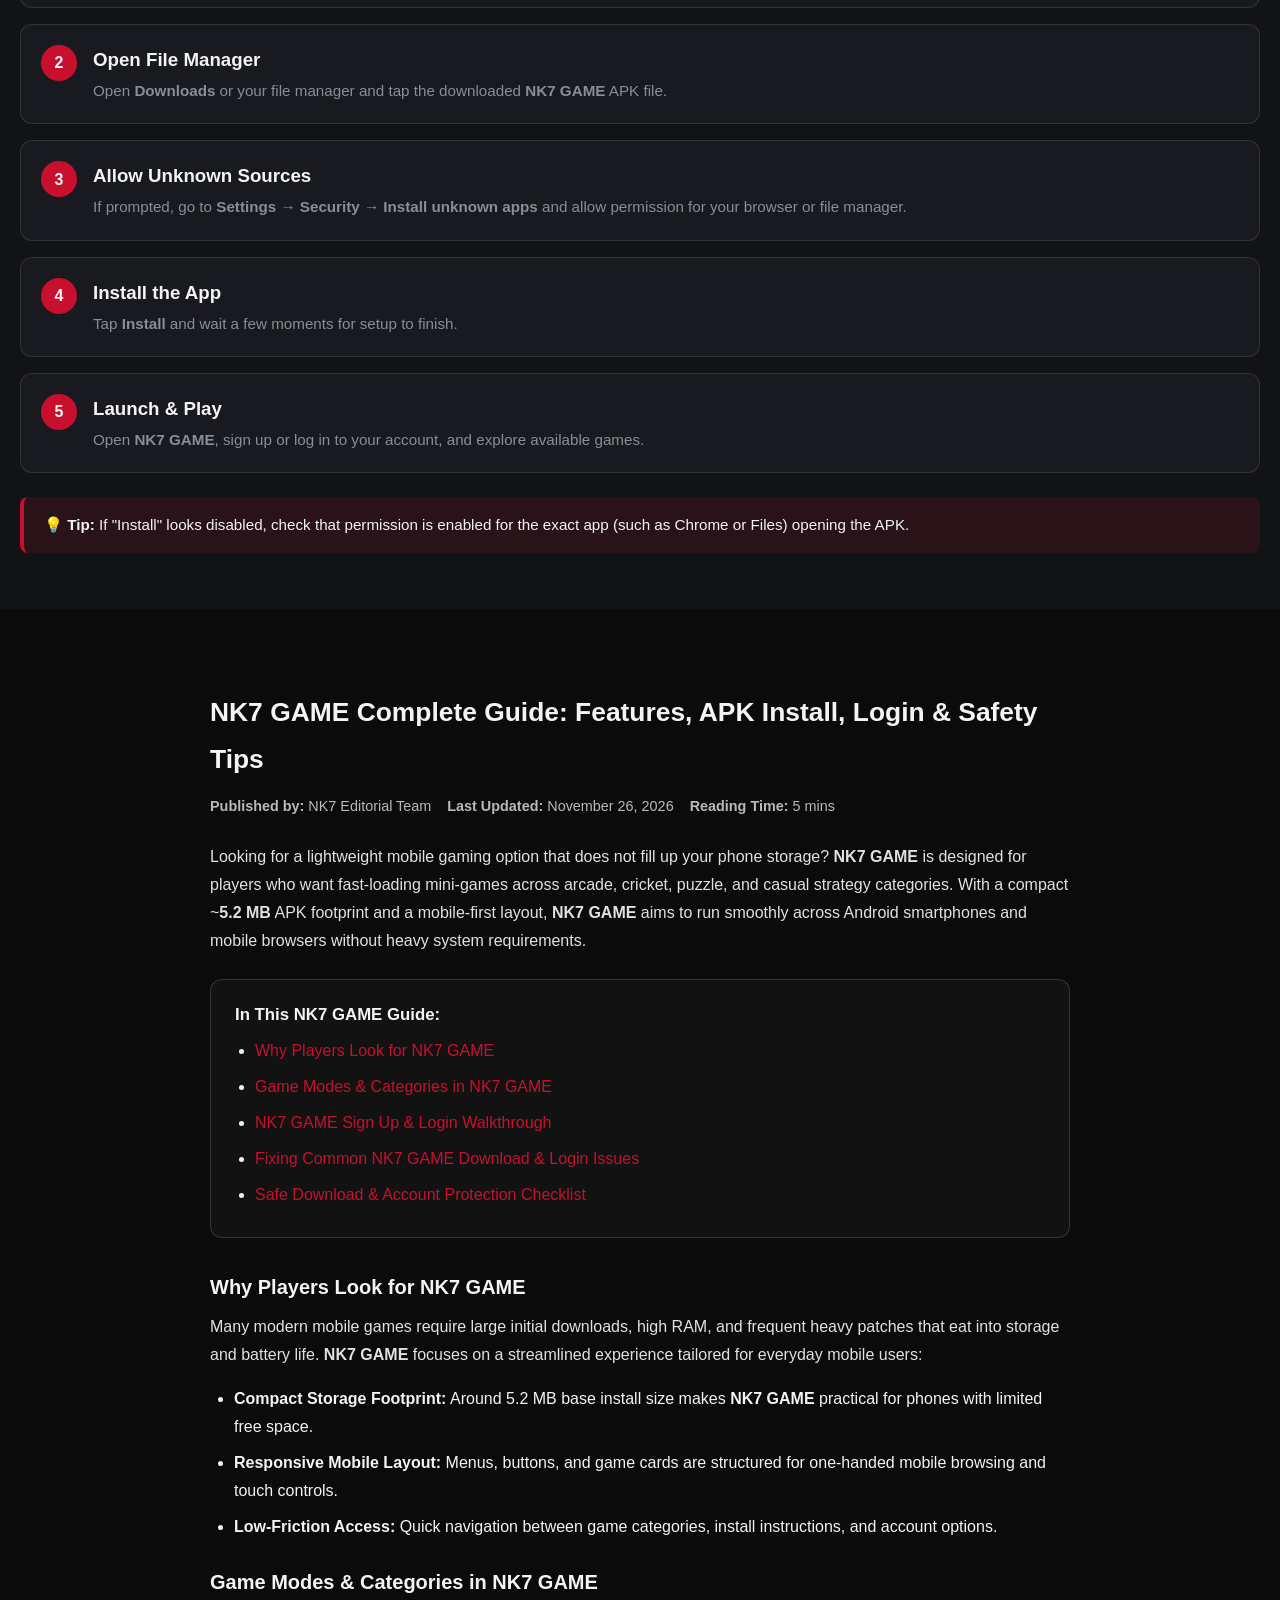
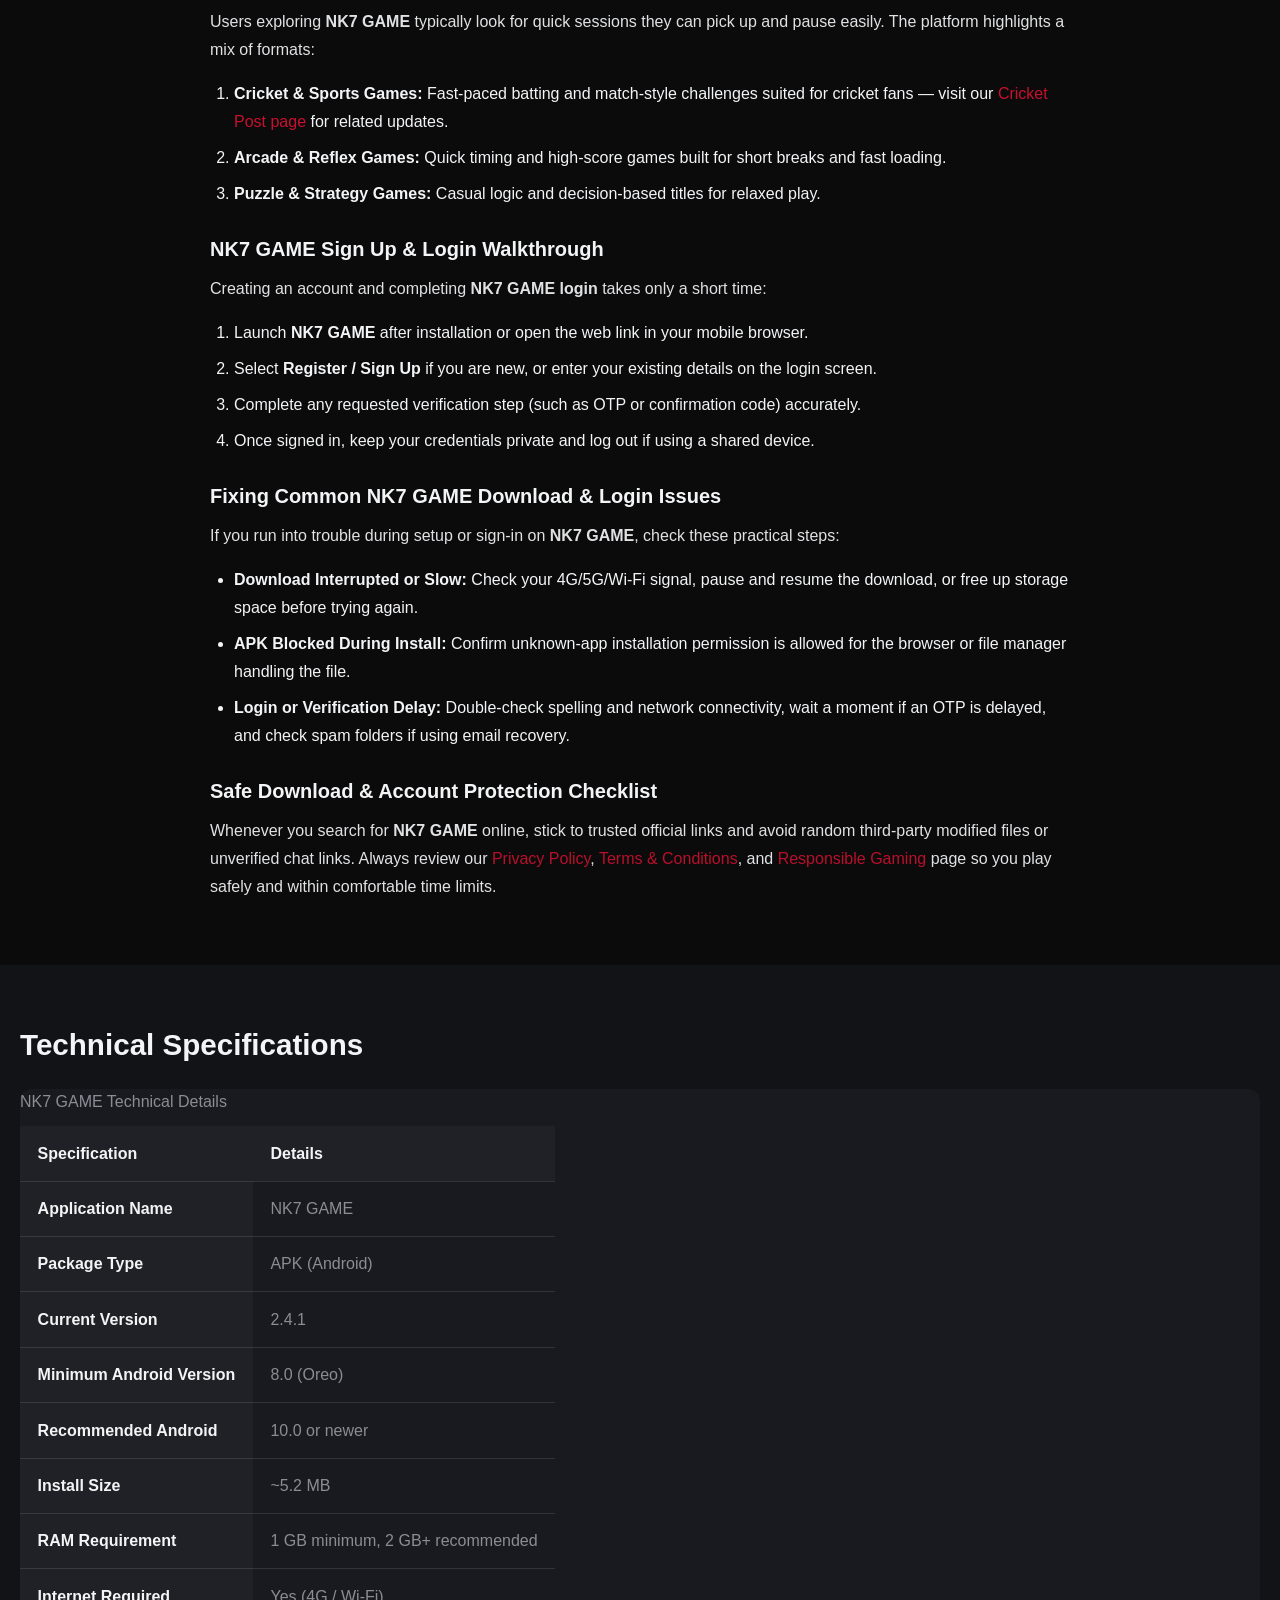
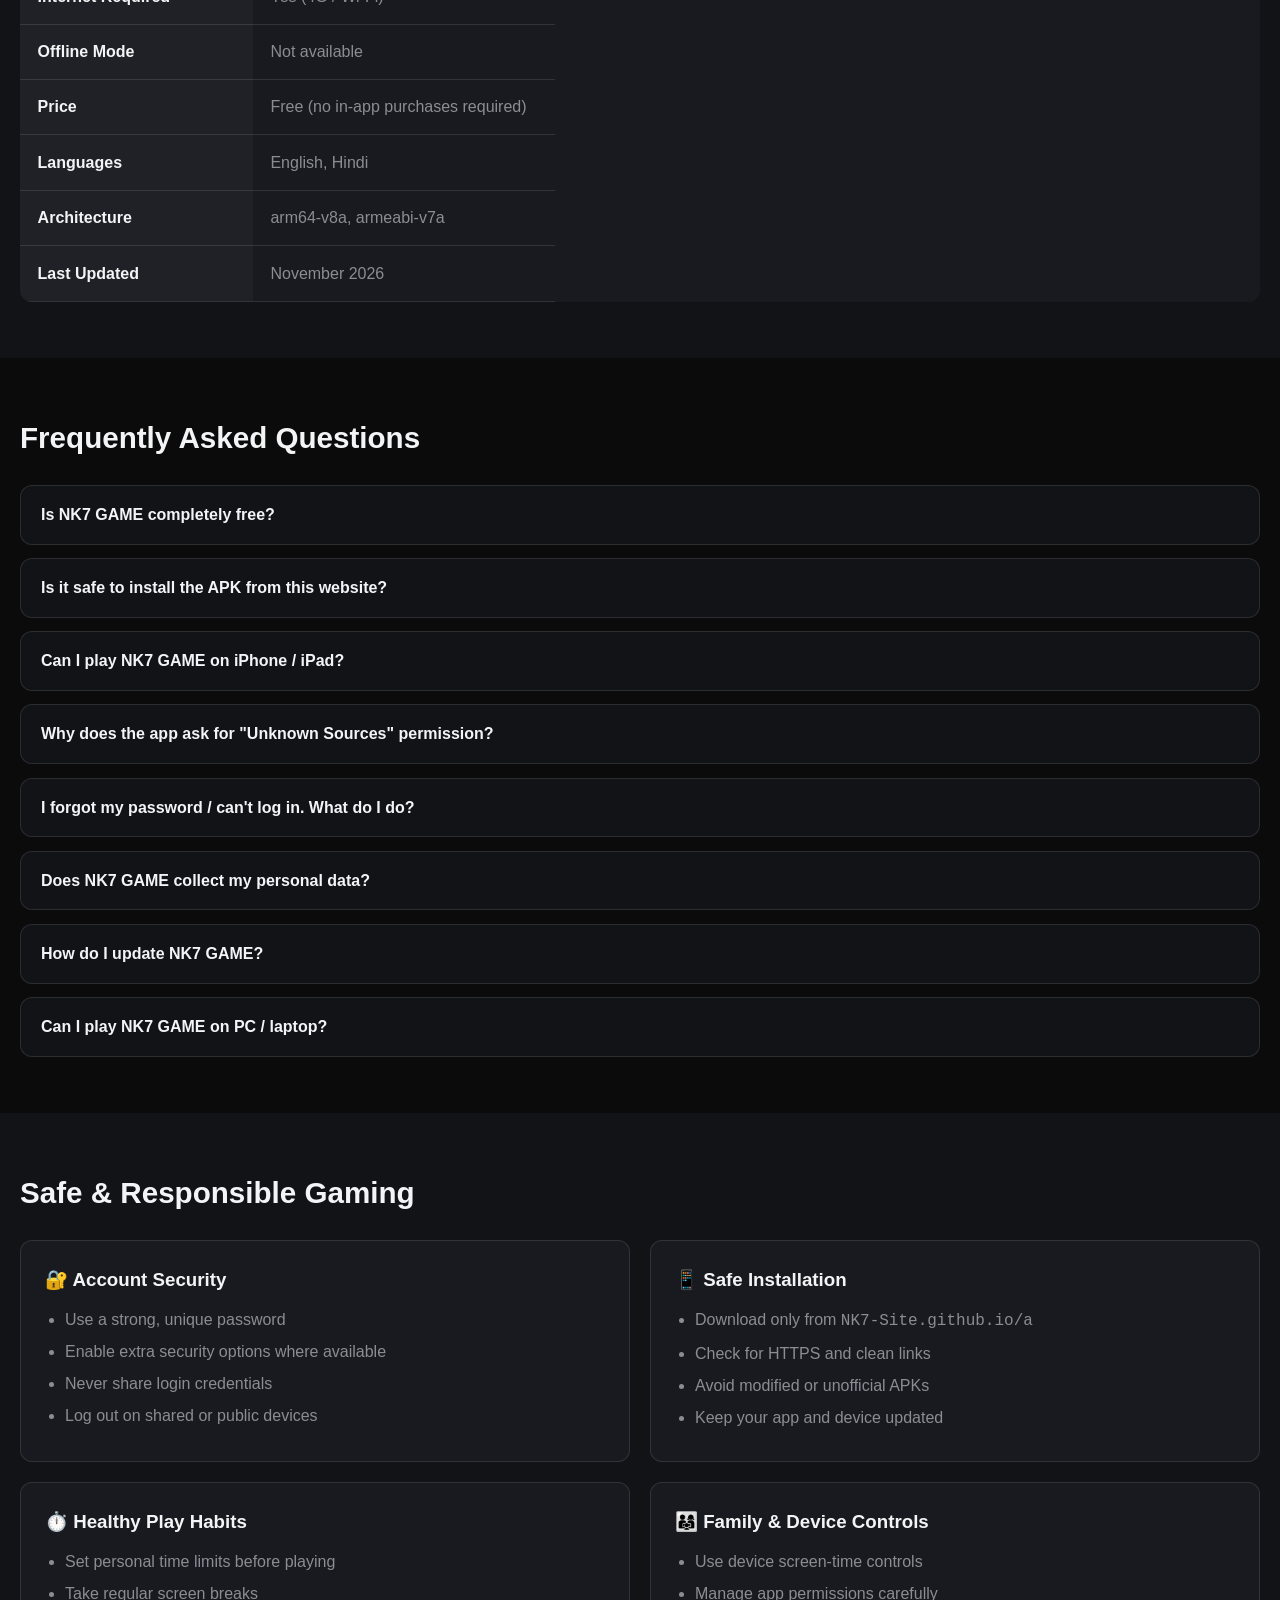
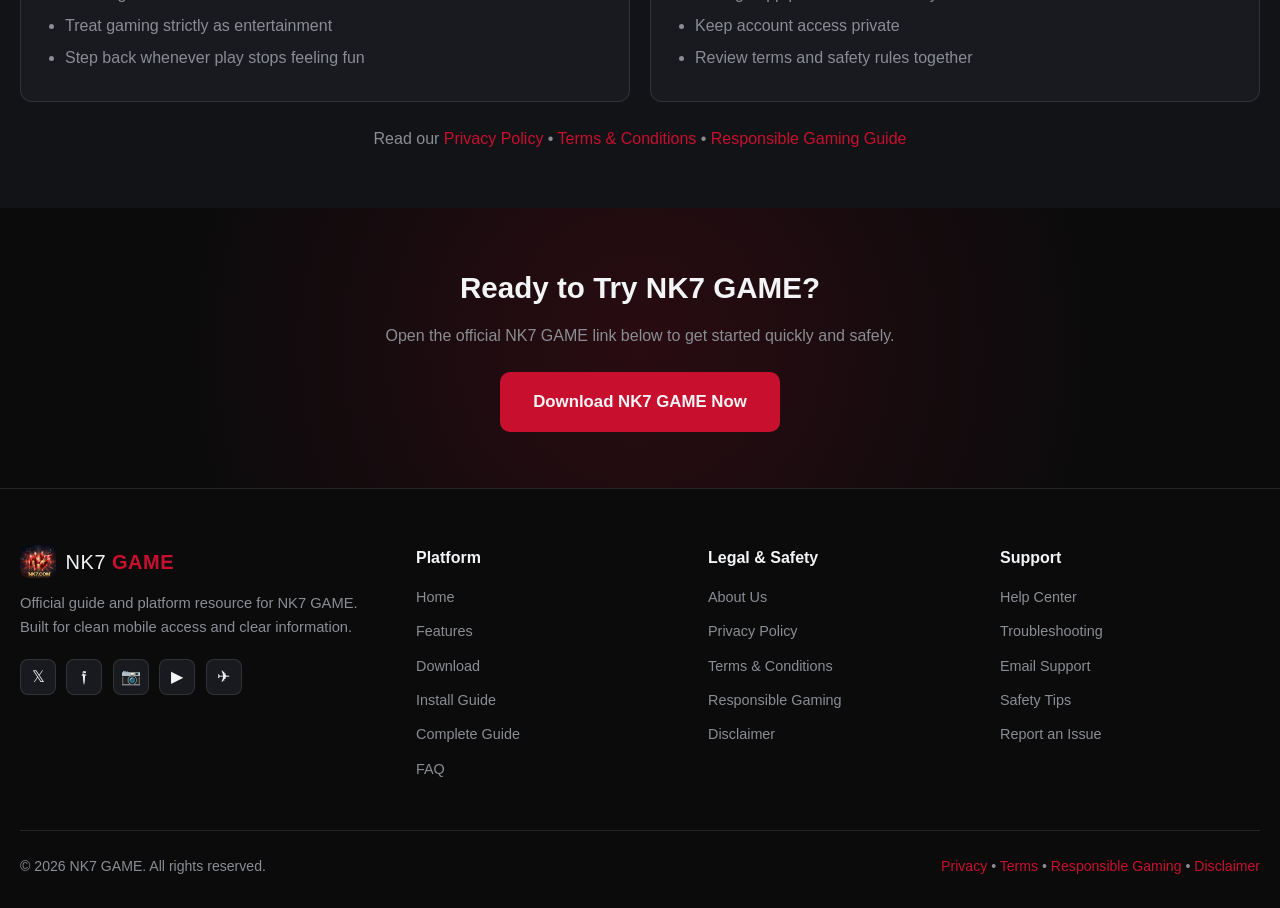
==== commit 1a44d87e: "Update index.html" ====
--- a/index.html
+++ b/index.html
@@ -21,7 +21,7 @@
 <meta name="distribution" content="Global">
 
 <!-- Canonical URL -->
-<link rel="canonical" href="https://nk7-game.github.io/a/">
+<link rel="canonical" href="https://NK7-Site.github.io/a/">
 
 <!-- Site Icon / Favicon & Touch Icons -->
 <link rel="icon" type="image/webp" href="nk7-logo.webp" sizes="32x32">
@@ -31,10 +31,10 @@
 
 <!-- Open Graph / Social Media -->
 <meta property="og:type" content="article">
-<meta property="og:url" content="https://nk7-game.github.io/a/">
+<meta property="og:url" content="https://NK7-Site.github.io/a/">
 <meta property="og:title" content="NK7 GAME – Official Download, Features & Complete Guide (2026)">
 <meta property="og:description" content="Complete NK7 GAME guide: safe APK download, step-by-step setup, 50+ arcade and cricket games, login tips, and responsible gaming.">
-<meta property="og:image" content="https://nk7-game.github.io/a/nk7-logo.webp">
+<meta property="og:image" content="https://NK7-Site.github.io/a/nk7-logo.webp">
 <meta property="og:image:width" content="1200">
 <meta property="og:image:height" content="630">
 <meta property="og:site_name" content="NK7 GAME">
@@ -43,10 +43,10 @@
 <!-- Twitter Card -->
 <meta name="twitter:card" content="summary_large_image">
 <meta name="twitter:site" content="@nk7game">
-<meta name="twitter:url" content="https://nk7-game.github.io/a/">
+<meta name="twitter:url" content="https://NK7-Site.github.io/a/">
 <meta name="twitter:title" content="NK7 GAME – Official APK Download & Complete Guide">
 <meta name="twitter:description" content="Download NK7 GAME APK safely, explore features, check install steps, and play responsibly.">
-<meta name="twitter:image" content="https://nk7-game.github.io/a/nk7-logo.webp">
+<meta name="twitter:image" content="https://NK7-Site.github.io/a/nk7-logo.webp">
 <meta name="google-site-verification" content="ZnXlmwwipOGv0z8ppoP6RSLUHycZhqRg2V5y8UsCANY" />
 
 <!-- Performance Hints -->
@@ -63,10 +63,10 @@
   "@type": "WebSite",
   "name": "NK7 GAME",
   "alternateName": ["NK7", "NK7 GAME", "NK7.COM"],
-  "url": "https://nk7-game.github.io/a/",
+  "url": "https://NK7-Site.github.io/a/",
   "potentialAction": {
     "@type": "SearchAction",
-    "target": "https://nk7-game.github.io/a/search?q={search_term_string}",
+    "target": "https://NK7-Site.github.io/a/search?q={search_term_string}",
     "query-input": "required name=search_term_string"
   }
 }
@@ -78,8 +78,8 @@
   "@context": "https://schema.org",
   "@type": "Organization",
   "name": "NK7 GAME",
-  "url": "https://nk7-game.github.io/a/",
-  "logo": "https://nk7-game.github.io/a/nk7-logo.webp",
+  "url": "https://NK7-Site.github.io/a/",
+  "logo": "https://NK7-Site.github.io/a/nk7-logo.webp",
   "description": "NK7 GAME official platform: free mobile gaming app with fast, secure gameplay.",
   "sameAs": [],
   "contactPoint": {
@@ -116,14 +116,14 @@
   "@type": "Article",
   "headline": "NK7 GAME – Official Download, Features & Complete Gaming Guide",
   "description": "Complete guide to NK7 GAME: download, APK installation, features, login, safety and responsible gaming.",
-  "mainEntityOfPage": { "@type": "WebPage", "@id": "https://nk7-game.github.io/a/" },
+  "mainEntityOfPage": { "@type": "WebPage", "@id": "https://NK7-Site.github.io/a/" },
   "datePublished": "2026-11-21T00:00:00+00:00",
   "dateModified": "2026-11-26T00:00:00+00:00",
   "author": { "@type": "Organization", "name": "NK7 Official" },
   "publisher": {
     "@type": "Organization",
     "name": "NK7 GAME",
-    "logo": { "@type": "ImageObject", "url": "https://nk7-game.github.io/a/nk7-logo.webp" }
+    "logo": { "@type": "ImageObject", "url": "https://NK7-Site.github.io/a/nk7-logo.webp" }
   },
   "inLanguage": "en",
   "keywords": "NK7 GAME, NK7 GAME download, NK7 GAME app, NK7 GAME APK, NK7 GAME login"
@@ -147,11 +147,11 @@
     { "@type": "HowToTool", "name": "Web Browser" }
   ],
   "step": [
-    { "@type": "HowToStep", "position": 1, "name": "Open Official NK7 GAME Page", "text": "Visit the official NK7 GAME website and locate the download section.", "url": "https://nk7-game.github.io/a/#download", "image": "https://nk7-game.github.io/a/nk7-logo.webp" },
-    { "@type": "HowToStep", "position": 2, "name": "Download APK File", "text": "Tap the download button to save the NK7 GAME APK (~5.2 MB) to your device.", "url": "https://nk7-game.github.io/a/#download", "image": "https://nk7-game.github.io/a/nk7-logo.webp" },
-    { "@type": "HowToStep", "position": 3, "name": "Enable Unknown Sources", "text": "Go to Settings > Security > Install unknown apps, and allow your browser or file manager.", "url": "https://nk7-game.github.io/a/#install", "image": "https://nk7-game.github.io/a/das.webp" },
-    { "@type": "HowToStep", "position": 4, "name": "Install the App", "text": "Open the APK file from Downloads and press Install.", "url": "https://nk7-game.github.io/a/#install", "image": "https://nk7-game.github.io/a/das.webp" },
-    { "@type": "HowToStep", "position": 5, "name": "Launch and Log In", "text": "Open NK7 GAME, create an account or sign in, and start playing.", "url": "https://nk7-game.github.io/a/#features", "image": "https://nk7-game.github.io/a/nk7-logo.webp" }
+    { "@type": "HowToStep", "position": 1, "name": "Open Official NK7 GAME Page", "text": "Visit the official NK7 GAME website and locate the download section.", "url": "https://NK7-Site.github.io/a/#download", "image": "https://NK7-Site.github.io/a/nk7-logo.webp" },
+    { "@type": "HowToStep", "position": 2, "name": "Download APK File", "text": "Tap the download button to save the NK7 GAME APK (~5.2 MB) to your device.", "url": "https://NK7-Site.github.io/a/#download", "image": "https://NK7-Site.github.io/a/nk7-logo.webp" },
+    { "@type": "HowToStep", "position": 3, "name": "Enable Unknown Sources", "text": "Go to Settings > Security > Install unknown apps, and allow your browser or file manager.", "url": "https://NK7-Site.github.io/a/#install", "image": "https://NK7-Site.github.io/a/das.webp" },
+    { "@type": "HowToStep", "position": 4, "name": "Install the App", "text": "Open the APK file from Downloads and press Install.", "url": "https://NK7-Site.github.io/a/#install", "image": "https://NK7-Site.github.io/a/das.webp" },
+    { "@type": "HowToStep", "position": 5, "name": "Launch and Log In", "text": "Open NK7 GAME, create an account or sign in, and start playing.", "url": "https://NK7-Site.github.io/a/#features", "image": "https://NK7-Site.github.io/a/nk7-logo.webp" }
   ]
 }
 </script>
@@ -164,7 +164,7 @@
   "mainEntity": [
     { "@type": "Question", "name": "What is NK7 GAME?", "acceptedAnswer": { "@type": "Answer", "text": "NK7 GAME is a free online gaming platform for Android, offering fast, lightweight games with a mobile-first interface and secure login." } },
     { "@type": "Question", "name": "Is NK7 GAME free to download?", "acceptedAnswer": { "@type": "Answer", "text": "Yes, the NK7 GAME APK is completely free to download from the official website. Never pay for the installer." } },
-    { "@type": "Question", "name": "Is it safe to install the NK7 GAME APK?", "acceptedAnswer": { "@type": "Answer", "text": "Only install the APK from the official NK7 website (nk7-game.github.io/a). Third-party mirrors may carry modified or harmful files." } },
+    { "@type": "Question", "name": "Is it safe to install the NK7 GAME APK?", "acceptedAnswer": { "@type": "Answer", "text": "Only install the APK from the official NK7 website (NK7-Site.github.io/a). Third-party mirrors may carry modified or harmful files." } },
     { "@type": "Question", "name": "Which devices support NK7 GAME?", "acceptedAnswer": { "@type": "Answer", "text": "NK7 GAME runs on Android phones and tablets with Android 8.0 (Oreo) or newer, and works in any modern mobile browser." } },
     { "@type": "Question", "name": "How do I fix NK7 GAME login problems?", "acceptedAnswer": { "@type": "Answer", "text": "Check internet connection, reset password via the login screen, update the app, clear app cache, or contact in-app support." } },
     { "@type": "Question", "name": "Does NK7 GAME work on iOS?", "acceptedAnswer": { "@type": "Answer", "text": "Currently NK7 GAME is available for Android only. iOS users can access the web version through a mobile browser." } }
@@ -178,7 +178,7 @@
   "@context": "https://schema.org",
   "@type": "BreadcrumbList",
   "itemListElement": [
-    { "@type": "ListItem", "position": 1, "name": "Home", "item": "https://nk7-game.github.io/a/" }
+    { "@type": "ListItem", "position": 1, "name": "Home", "item": "https://NK7-Site.github.io/a/" }
   ]
 }
 </script>
@@ -330,7 +330,7 @@
 <h1 id="hero-title">NK7 GAME APK Download (Latest Version) – Free Install &amp; Login Guide</h1>
 <p class="hero-lede">Everything about <strong>NK7 GAME</strong> in one place: download the official APK safely, follow easy installation steps, explore 50+ games, and play responsibly on mobile.</p>
 <div class="hero-cta">
-<a class="btn btn-primary" href="https://nk7-game.github.io/a/index.html?inviteCode=HEMZ26N&from=app" target="_blank" rel="noopener noreferrer">Download NK7 GAME</a>
+<a class="btn btn-primary" href="https://NK7-Site.github.io/a/index.html?inviteCode=HEMZ26N&from=app" target="_blank" rel="noopener noreferrer">Download NK7 GAME</a>
 <a class="btn btn-secondary" href="#install">Installation Guide</a>
 </div>
 <nav class="breadcrumb" aria-label="Breadcrumb">
@@ -458,7 +458,7 @@
 <span class="meta-item"><strong>Requires:</strong> Android 8.0+</span>
 <span class="meta-item"><strong>Updated:</strong> November 2026</span>
 </div>
-<a class="btn btn-primary btn-lg" id="downloadBtn" href="https://nk7-game.github.io/a/index.html?inviteCode=HEMZ26N&from=app" target="_blank" rel="noopener noreferrer">
+<a class="btn btn-primary btn-lg" id="downloadBtn" href="https://NK7-Site.github.io/a/index.html?inviteCode=HEMZ26N&from=app" target="_blank" rel="noopener noreferrer">
 <span class="btn-text">Download NK7 GAME APK</span>
 <span class="btn-icon" aria-hidden="true">⬇</span>
 </a>
@@ -627,14 +627,14 @@
 <details class="faq-item">
 <summary>Is it safe to install the APK from this website?</summary>
 <div class="faq-answer">
-<p>Only download from the official NK7 GAME link on <code>nk7-game.github.io/a</code>. Avoid third-party mirror sites or modified APKs from unknown sources, and always verify the URL before downloading.</p>
+<p>Only download from the official NK7 GAME link on <code>NK7-Site.github.io/a</code>. Avoid third-party mirror sites or modified APKs from unknown sources, and always verify the URL before downloading.</p>
 </div>
 </details>
 
 <details class="faq-item">
 <summary>Can I play NK7 GAME on iPhone / iPad?</summary>
 <div class="faq-answer">
-<p>Currently NK7 GAME is built for Android. iOS users can open <code>nk7-game.github.io/a</code> in Safari or Chrome on mobile to view the guide and web access options.</p>
+<p>Currently NK7 GAME is built for Android. iOS users can open <code>NK7-Site.github.io/a</code> in Safari or Chrome on mobile to view the guide and web access options.</p>
 </div>
 </details>
 
@@ -662,7 +662,7 @@
 <details class="faq-item">
 <summary>How do I update NK7 GAME?</summary>
 <div class="faq-answer">
-<p>Visit <code>nk7-game.github.io/a</code> for the latest version info and install the updated APK over the existing build when released.</p>
+<p>Visit <code>NK7-Site.github.io/a</code> for the latest version info and install the updated APK over the existing build when released.</p>
 </div>
 </details>
 
@@ -693,7 +693,7 @@
 <article class="safety-card">
 <h3>📱 Safe Installation</h3>
 <ul>
-<li>Download only from <code>nk7-game.github.io/a</code></li>
+<li>Download only from <code>NK7-Site.github.io/a</code></li>
 <li>Check for HTTPS and clean links</li>
 <li>Avoid modified or unofficial APKs</li>
 <li>Keep your app and device updated</li>
@@ -729,7 +729,7 @@
 <div class="container">
 <h2 id="cta-title" class="section-title">Ready to Try NK7 GAME?</h2>
 <p>Open the official NK7 GAME link below to get started quickly and safely.</p>
-<a class="btn btn-primary btn-lg" href="https://nk7-game.github.io/a/index.html?inviteCode=HEMZ26N&from=app" target="_blank" rel="noopener noreferrer">Download NK7 GAME Now</a>
+<a class="btn btn-primary btn-lg" href="https://NK7-Site.github.io/a/index.html?inviteCode=HEMZ26N&from=app" target="_blank" rel="noopener noreferrer">Download NK7 GAME Now</a>
 </div>
 </section>
 
